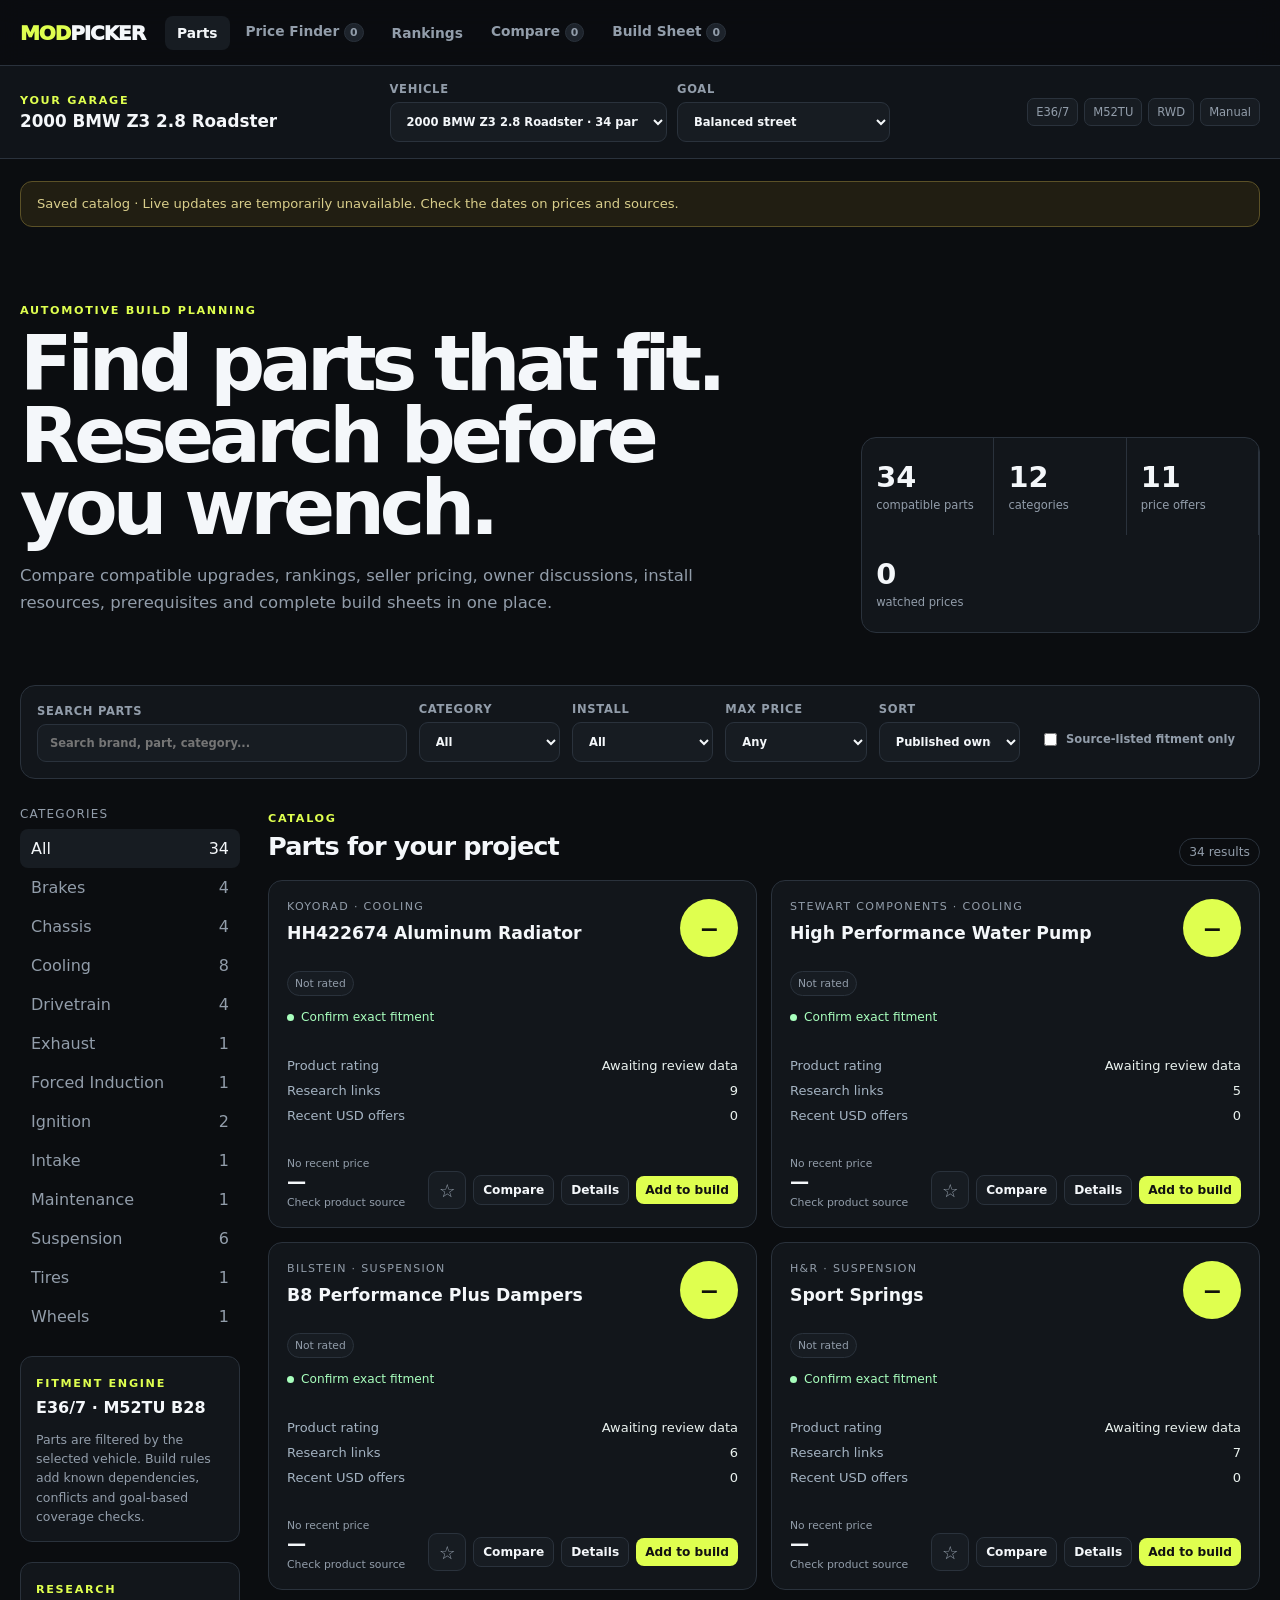
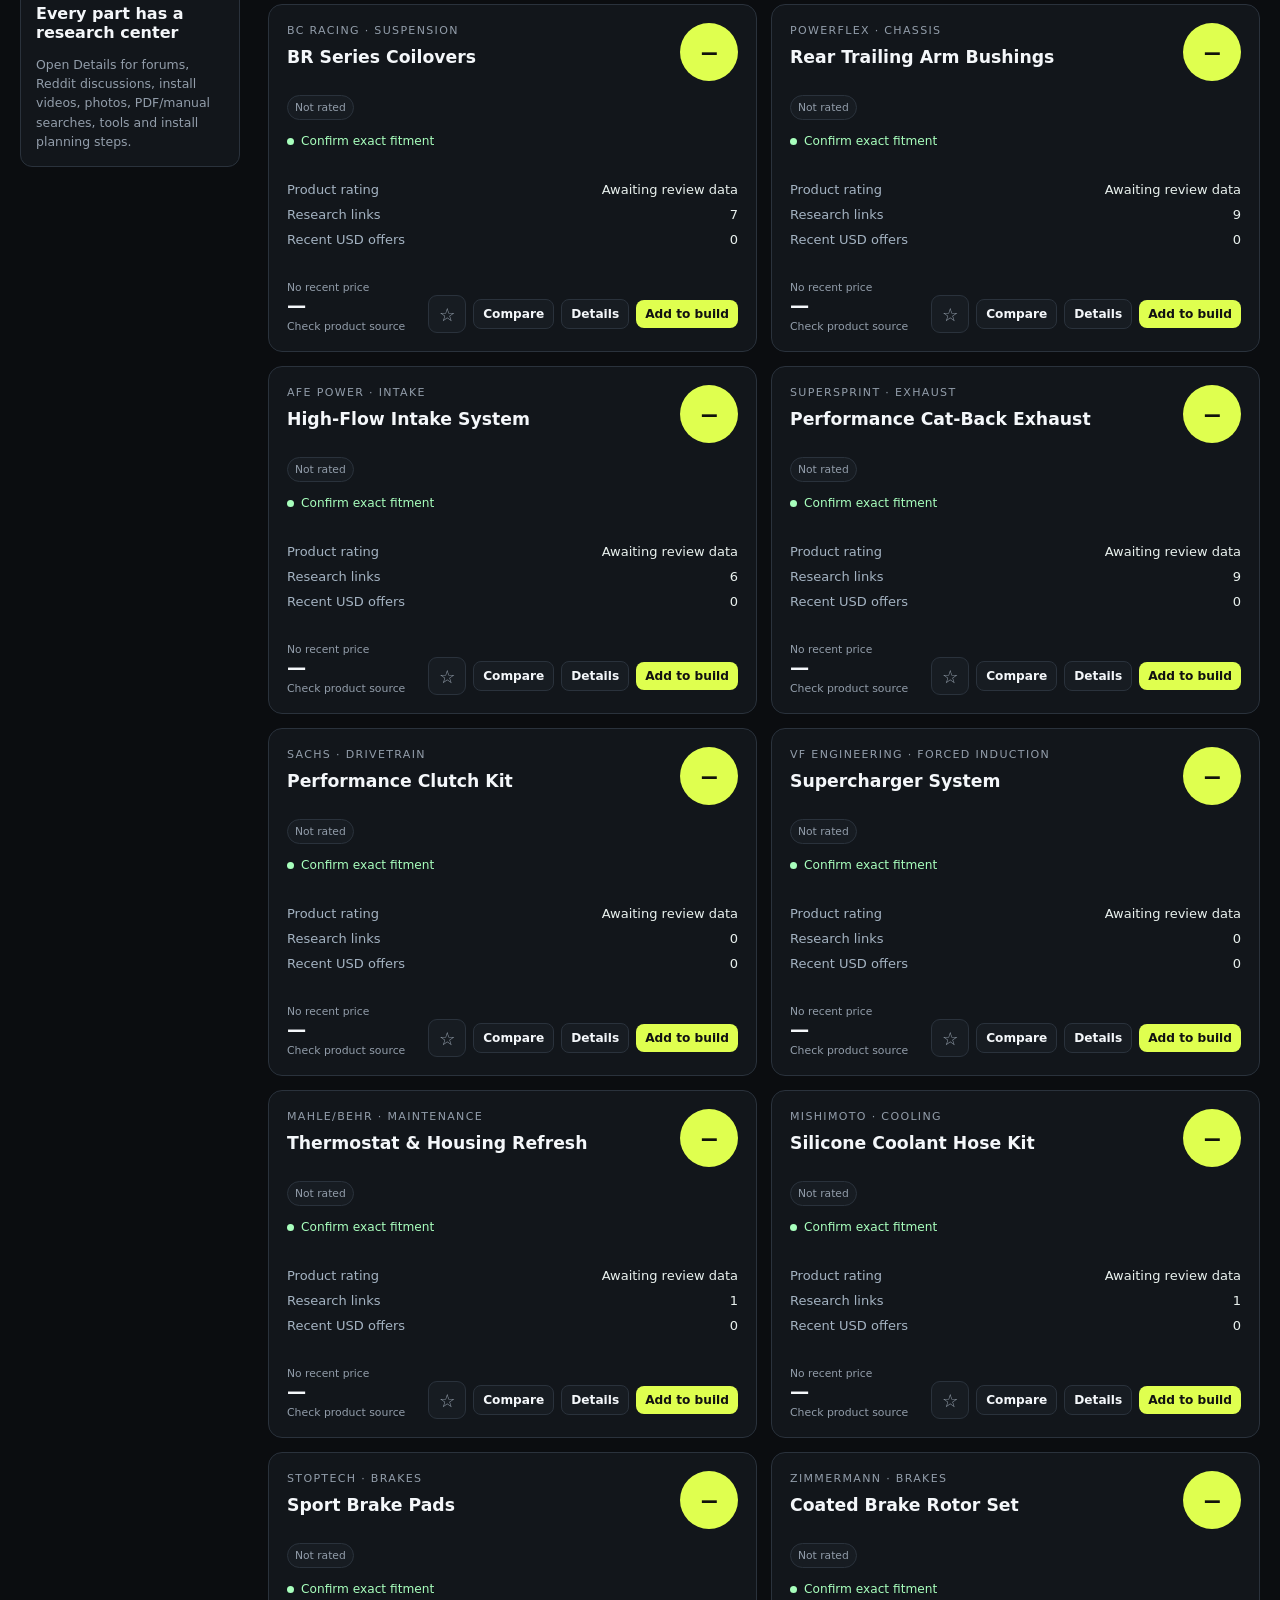
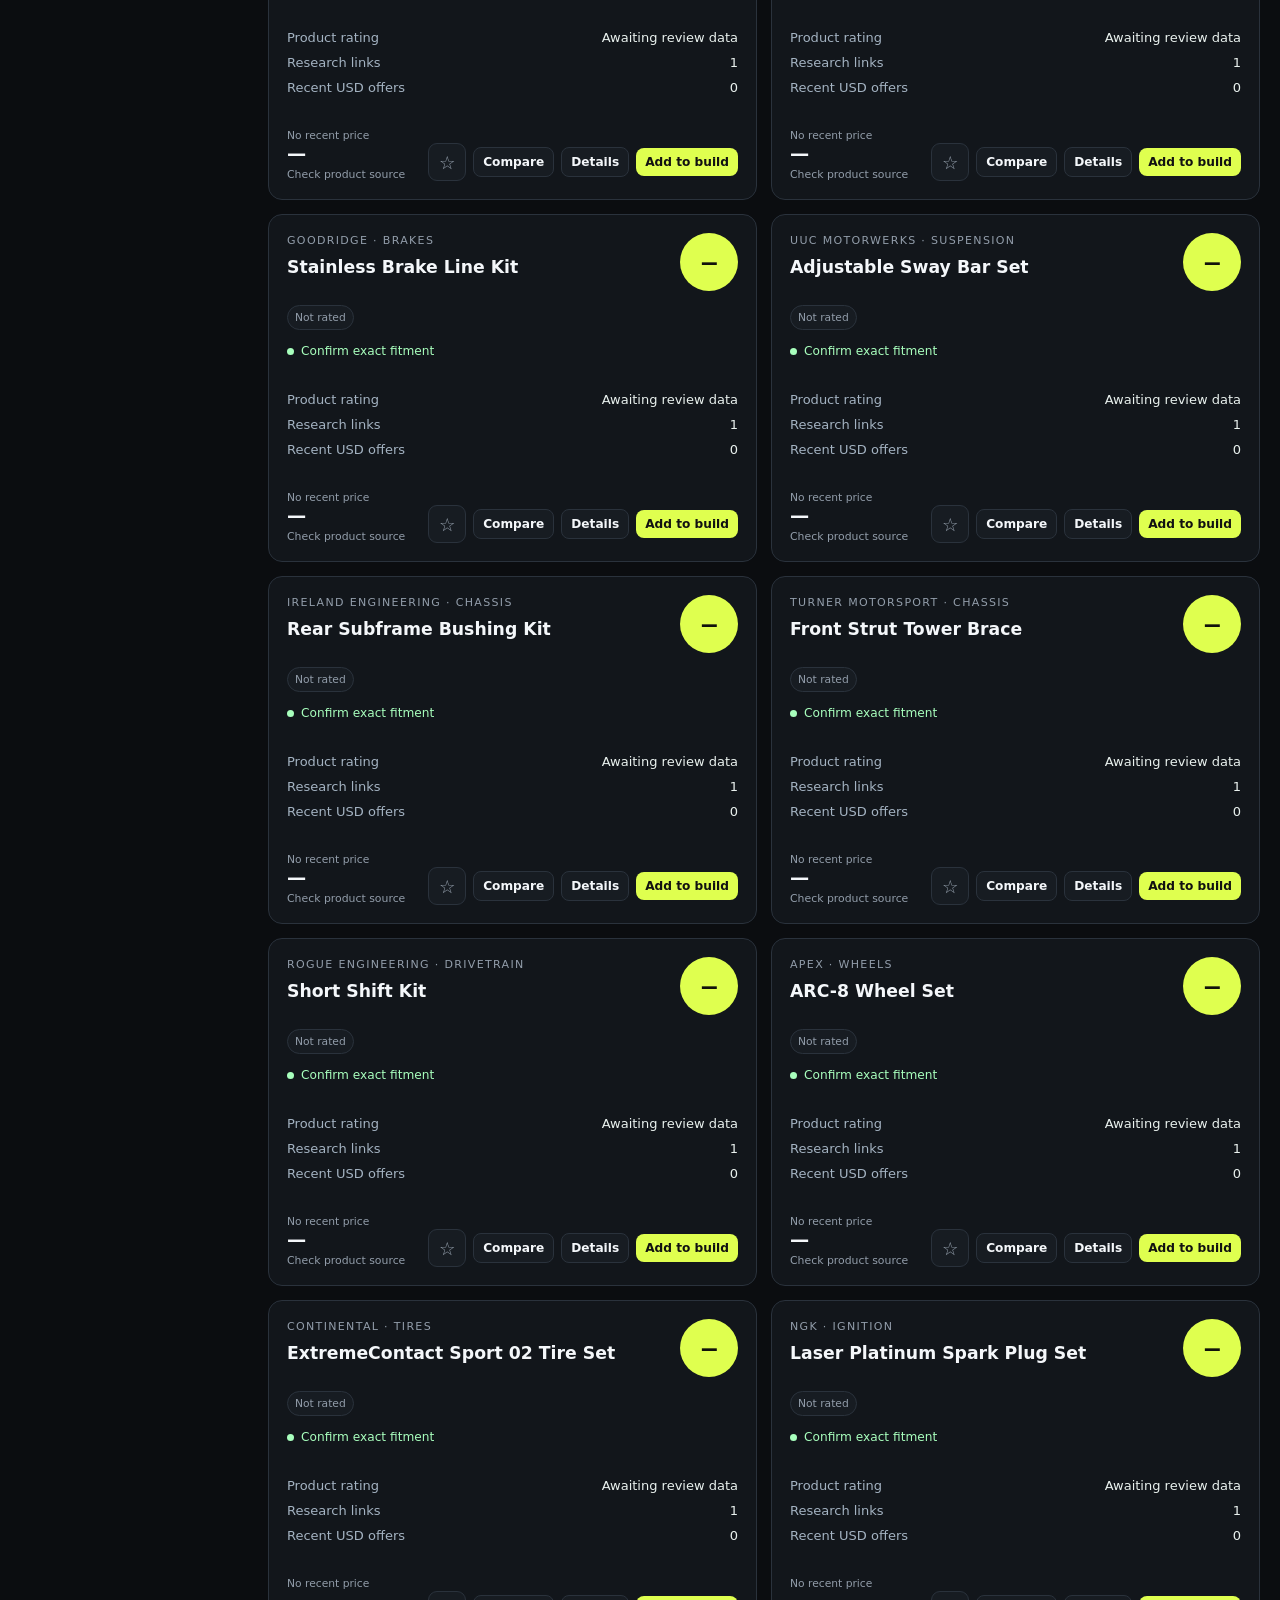
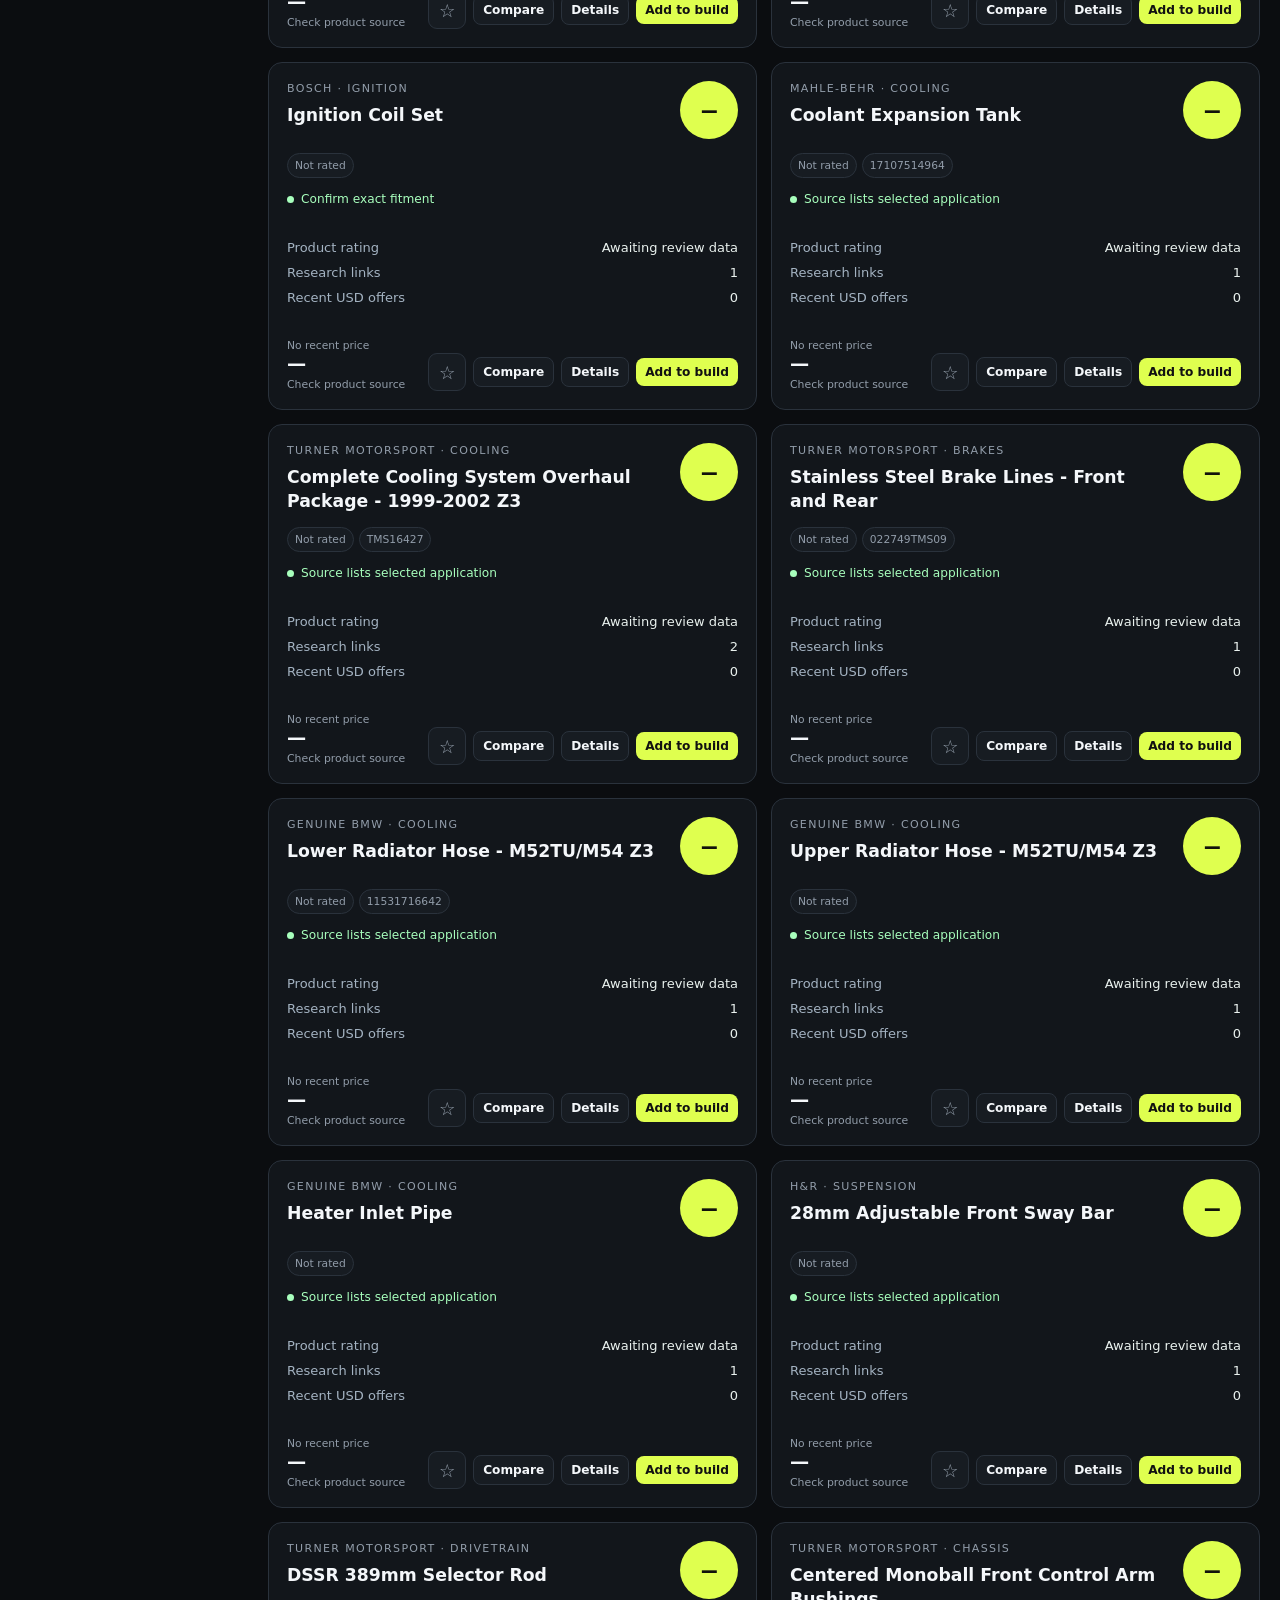
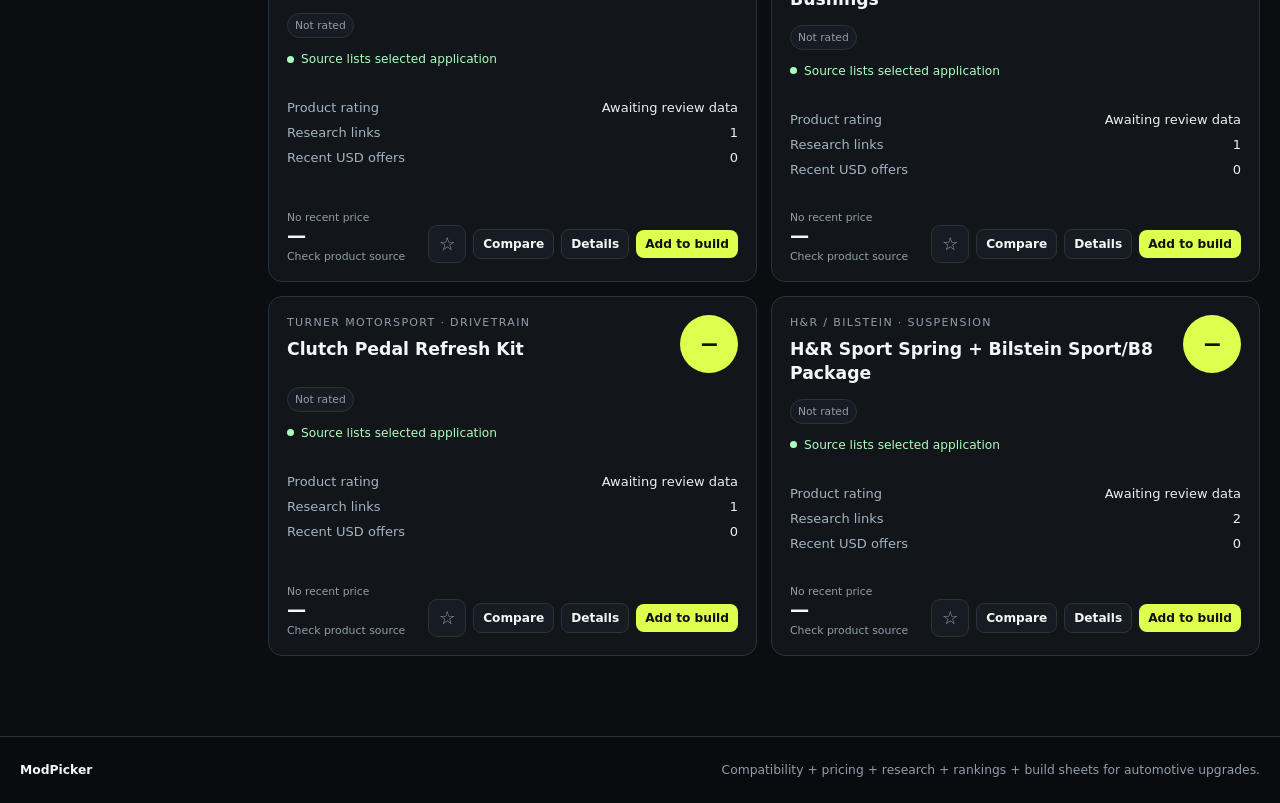
==== index.html @ db79377d "Replace synthetic scores with evidence; automate catalog growth and polish build planning" ====
<!doctype html>
<html lang="en">
<head>
  <meta charset="utf-8" />
  <meta name="viewport" content="width=device-width,initial-scale=1" />
  <meta name="description" content="ModPicker - automotive parts compatibility, rankings, pricing, research and build sheets." />
  <title>ModPicker — Build smarter</title>
  <link rel="stylesheet" href="styles.css" />
  <link rel="stylesheet" href="enhancements.css" /><link rel="stylesheet" href="polish.css" />
</head>
<body>
  <header class="topbar">
    <a class="brand" href="#" data-route="catalog"><span>MOD</span>PICKER</a>
    <nav class="main-nav" aria-label="Primary navigation">
      <button class="nav-link active" data-route="catalog">Parts</button>
      <button class="nav-link" data-route="prices">Price Finder <span id="priceNavCount" class="nav-count">0</span></button>
      <button class="nav-link" data-route="rankings">Rankings</button>
      <button class="nav-link" data-route="compare">Compare <span id="compareNavCount" class="nav-count">0</span></button>
      <button class="nav-link" data-route="build">Build Sheet <span id="buildNavCount" class="nav-count">0</span></button>
    </nav>
    <button id="mobileMenuButton" class="mobile-menu">Menu</button>
  </header>

  <main>
    <section class="vehicle-strip">
      <div class="vehicle-strip-inner">
        <div class="vehicle-title"><span class="eyebrow">Your garage</span><strong id="vehicleName">Select a vehicle</strong></div>
        <div class="vehicle-selectors">
          <label><span>Vehicle</span><select id="vehicleSelect"></select></label>
          <label><span>Goal</span><select id="goalSelect"><option value="balanced">Balanced street</option><option value="reliability">Reliability</option><option value="power">Power</option><option value="handling">Handling</option><option value="track">Track</option><option value="budget">Budget</option></select></label>
        </div>
        <div id="vehicleBadges" class="vehicle-badges"></div>
      </div>
    </section>

    <div class="shell prototype-banner"><strong>Evidence-first catalog:</strong> automated product and vehicle updates. Ratings require published review data. <a href="data-status.html">View pipeline health</a>.</div>

    <section id="catalogView" class="view active-view">
      <div class="hero shell">
        <div><span class="eyebrow">Automotive build planning</span><h1>Find parts that fit.<br>Research before you wrench.</h1><p>Compare compatible upgrades, rankings, seller pricing, owner discussions, install resources, prerequisites and complete build sheets in one place.</p></div>
        <div class="hero-stats"><div><strong id="heroCompatible">0</strong><span>compatible parts</span></div><div><strong id="heroCategories">0</strong><span>categories</span></div><div><strong id="heroOffers">0</strong><span>price offers</span></div><div><strong id="heroWatched">0</strong><span>watched prices</span></div></div>
      </div>

      <section class="shell filter-panel">
        <label class="search-label"><span>Search parts</span><input id="searchInput" type="search" placeholder="Search brand, part, category..." /></label>
        <label><span>Category</span><select id="categoryFilter"></select></label>
        <label><span>Install</span><select id="difficultyFilter"><option>All</option><option>Easy</option><option>Moderate</option><option>Advanced</option><option>Professional</option></select></label>
        <label><span>Max price</span><select id="maxPriceFilter"><option value="Any">Any</option><option value="250">$250</option><option value="500">$500</option><option value="1000">$1,000</option><option value="2000">$2,000</option></select></label>
        <label><span>Sort</span><select id="sortSelect"><option value="recommended">Published owner rating</option><option value="price-low">Lowest recent price</option><option value="price-high">Highest recent price</option></select></label>
        <label class="check-filter"><input id="hideUnverified" type="checkbox" /><span>Source-listed fitment only</span></label>
      </section>

      <section class="shell content-grid">
        <aside class="category-sidebar">
          <div class="sidebar-title">Categories</div><div id="categoryButtons"></div>
          <div class="sidebar-card"><span class="eyebrow">Fitment engine</span><strong id="fitmentSummary">Exact vehicle selected</strong><p>Parts are filtered by the selected vehicle. Build rules add known dependencies, conflicts and goal-based coverage checks.</p></div>
          <div class="sidebar-card"><span class="eyebrow">Research</span><strong>Every part has a research center</strong><p>Open Details for forums, Reddit discussions, install videos, photos, PDF/manual searches, tools and install planning steps.</p></div>
        </aside>
        <section><div class="section-head"><div><span class="eyebrow">Catalog</span><h2 id="catalogTitle">Parts for your project</h2></div><span id="resultCount" class="result-count"></span></div><div id="partGrid" class="part-grid"></div></section>
      </section>
    </section>

    <section id="pricesView" class="view shell">
      <div class="page-head"><div><span class="eyebrow">Seller comparison</span><h1>Price finder.</h1></div><p>Compare seller snapshots, live API offers when available, seller spread, watch parts, and jump out to verify current price, stock and shipping.</p></div>
      <div id="priceSummary" class="price-summary"></div><div id="bestDealText" class="price-note"></div><div id="priceTable" class="ranking-table"></div>
    </section>

    <section id="rankingsView" class="view shell">
      <div class="page-head"><div><span class="eyebrow">Vehicle-specific rankings</span><h1>Ratings with evidence.</h1></div><p>Published review ratings with links to their sources. Filter by category to compare similar parts.</p></div>
      <div class="rank-controls"><label><span>Ranking category</span><select id="rankingCategoryFilter"></select></label></div><div id="rankingSummary" class="ranking-summary"></div><div id="categoryTopPicks" class="top-picks"></div><div id="rankingTable" class="ranking-table"></div>
    </section>

    <section id="compareView" class="view shell">
      <div class="page-head build-page-head"><div><span class="eyebrow">Side-by-side</span><h1>Compare parts.</h1><p>Compare observed prices, published ratings, fitment evidence and supporting parts side by side.</p></div><button id="clearCompareButton" class="button secondary">Clear comparison</button></div>
      <div id="compareEmpty" class="empty-state"></div><div id="compareTableWrap" class="compare-wrap"></div>
    </section>

    <section id="buildView" class="view shell">
      <div class="page-head build-page-head"><div><span class="eyebrow">Build sheet</span><h1 id="buildTitle">My build</h1></div><div class="build-actions"><button id="copyBuildButton" class="button secondary">Copy summary</button><button id="shareBuildButton" class="button secondary">Copy share link</button><button class="button secondary" onclick="exportBuild()">Export JSON</button><label class="button secondary">Import JSON<input type="file" accept="application/json,.json" hidden onchange="importBuild(this.files[0]);this.value=''"></label><button id="clearBuildButton" class="button danger">Clear build</button></div></div>
      <div class="build-controls"><label><span>Build name</span><input id="buildNameInput" type="text" value="My build" /></label><label><span>Total budget ($)</span><input id="budgetInput" type="number" min="0" step="100" value="5000" /></label><label><span>Labor rate / hour</span><input id="laborRateInput" type="number" min="0" step="5" value="0" /></label></div>
      <div class="build-layout">
        <section><div id="compatibilityPanel" class="compatibility-panel"></div><div id="coveragePanel" class="coverage-panel"></div><div id="buildCategories" class="build-categories"></div><div class="suggestions"><span class="eyebrow">What to add next</span><h3>Build suggestions</h3><div id="buildSuggestions" class="suggestion-grid"></div></div></section>
        <aside class="build-summary-card"><span class="eyebrow">Estimated build</span><div class="summary-big"><span>Known cost + estimated labor</span><strong id="buildTotal">$0</strong></div><div class="summary-breakdown"><div><span>Parts</span><strong id="buildPartsTotal">$0</strong></div><div><span>Estimated labor</span><strong id="buildLaborTotal">$0</strong></div></div><div class="summary-grid"><div><span>Parts</span><strong id="buildPartCount">0</strong></div><div><span>Install time</span><strong id="buildHours">—</strong></div><div><span>Ordered</span><strong id="buildAvgRating">—</strong></div><div><span>Installed</span><strong id="buildPowerImpact">—</strong></div><div><span>Fitment sources</span><strong id="buildConfidence">—</strong></div></div><div id="buildGoalScore" class="goal-score"></div><div id="budgetStatus" class="budget-status"></div><p class="fine-print">Parts pricing and labor time are planning values. Verify exact SKU, fitment, seller price, service procedure and labor estimate before purchasing.</p></aside>
      </div>
    </section>
  </main>

  <dialog id="partDialog" class="part-dialog"><button id="dialogClose" class="dialog-close" aria-label="Close">×</button><div id="partDialogContent"></div></dialog>
  <div id="toast" class="toast" role="status" aria-live="polite"></div>
  <footer><div class="shell footer-inner"><strong>ModPicker</strong><span>Compatibility + pricing + research + rankings + build sheets for automotive upgrades.</span></div></footer>

  <script src="data.js"></script>
  <script src="data-extra.js"></script>
  <script src="pipeline-data.js"></script>
  <script src="pipeline-bridge.js"></script>
  <script src="app-v2.js"></script>
  <script src="research.js"></script>
  <script src="curated-discussions.js"></script>
  <script src="trust-ui.js"></script>
  <script src="supabase-bridge.js"></script>
</body>
</html>
---- styles.css ----
*{box-sizing:border-box}html{scroll-behavior:smooth}:root{--bg:#0b0d10;--panel:#12161b;--panel2:#171c22;--panel3:#1d232b;--text:#f4f7fa;--muted:#929daa;--line:#2a323c;--accent:#dfff4f;--accent2:#a8ffbd;--warn:#ffcf5a;--danger:#ff7b7b;--blue:#80bfff;--shadow:0 16px 50px rgba(0,0,0,.22)}
body{margin:0;background:var(--bg);color:var(--text);font-family:Inter,ui-sans-serif,system-ui,-apple-system,BlinkMacSystemFont,"Segoe UI",sans-serif}button,select,input{font:inherit}button{color:inherit}.shell{width:min(1320px,calc(100% - 40px));margin:auto}.topbar{height:66px;position:sticky;top:0;z-index:40;display:flex;align-items:center;gap:34px;padding:0 max(20px,calc((100vw - 1320px)/2));background:rgba(11,13,16,.94);backdrop-filter:blur(14px);border-bottom:1px solid var(--line)}.brand{font-weight:950;letter-spacing:-.055em;text-decoration:none;color:var(--text);font-size:1.25rem}.brand span{color:var(--accent)}.main-nav{display:flex;align-items:center;gap:4px}.nav-link,.mobile-menu{border:0;background:transparent;cursor:pointer;color:var(--muted);padding:9px 12px;border-radius:8px;font-weight:750;font-size:.86rem}.nav-link:hover,.nav-link.active{background:var(--panel2);color:var(--text)}.nav-count{display:inline-grid;place-items:center;min-width:19px;height:19px;padding:0 5px;background:var(--panel3);border:1px solid var(--line);border-radius:99px;font-size:.68rem}.mobile-menu{display:none;margin-left:auto}
.vehicle-strip{background:#101419;border-bottom:1px solid var(--line)}.vehicle-strip-inner{width:min(1320px,calc(100% - 40px));margin:auto;min-height:92px;display:grid;grid-template-columns:1fr 1.45fr 1fr;gap:24px;align-items:center}.vehicle-title{display:flex;flex-direction:column;gap:4px}.vehicle-title strong{font-size:1.05rem}.eyebrow{font-size:.7rem;letter-spacing:.15em;text-transform:uppercase;color:var(--accent);font-weight:900}.vehicle-selectors{display:grid;grid-template-columns:1.3fr 1fr;gap:10px}label{display:flex;flex-direction:column;gap:6px;color:var(--muted);font-size:.72rem;font-weight:800;text-transform:uppercase;letter-spacing:.06em}select,input{width:100%;background:var(--panel2);border:1px solid var(--line);color:var(--text);border-radius:9px;padding:11px 12px;outline:none;text-transform:none;letter-spacing:0}select:focus,input:focus{border-color:#596675}.vehicle-badges{display:flex;flex-wrap:wrap;justify-content:flex-end;gap:6px}.badge{padding:6px 8px;border-radius:7px;background:var(--panel2);border:1px solid var(--line);font-size:.72rem;color:var(--muted)}
.view{display:none}.active-view{display:block}.hero{padding:72px 0 52px;display:grid;grid-template-columns:1.45fr .75fr;gap:70px;align-items:end}.hero h1,.page-head h1{margin:10px 0 18px;font-size:clamp(2.8rem,6vw,5.7rem);line-height:.94;letter-spacing:-.065em}.hero p,.page-head p{max-width:740px;color:var(--muted);font-size:1.03rem;line-height:1.65}.hero-stats{display:grid;grid-template-columns:repeat(3,1fr);border:1px solid var(--line);background:var(--panel);border-radius:15px;overflow:hidden}.hero-stats div{padding:22px 14px;border-right:1px solid var(--line)}.hero-stats div:last-child{border:0}.hero-stats strong{display:block;font-size:1.8rem}.hero-stats span{font-size:.72rem;color:var(--muted)}
.filter-panel{display:grid;grid-template-columns:2.2fr 1fr 1fr auto;gap:12px;align-items:end;background:var(--panel);border:1px solid var(--line);padding:16px;border-radius:15px;margin-bottom:28px}.check-filter{height:42px;flex-direction:row;align-items:center;padding:0 8px;text-transform:none;letter-spacing:0;white-space:nowrap}.check-filter input{width:auto}.content-grid{display:grid;grid-template-columns:220px minmax(0,1fr);gap:28px;align-items:start}.category-sidebar{position:sticky;top:180px}.sidebar-title{font-size:.75rem;text-transform:uppercase;color:var(--muted);letter-spacing:.1em;margin-bottom:8px}.category-button{width:100%;text-align:left;border:0;background:transparent;color:var(--muted);padding:10px 11px;border-radius:8px;cursor:pointer;display:flex;justify-content:space-between}.category-button:hover,.category-button.active{background:var(--panel2);color:var(--text)}.sidebar-card{margin-top:20px;padding:15px;background:var(--panel);border:1px solid var(--line);border-radius:12px}.sidebar-card strong{display:block;margin:7px 0}.sidebar-card p{font-size:.78rem;color:var(--muted);line-height:1.55;margin-bottom:0}.section-head{display:flex;justify-content:space-between;align-items:end;margin-bottom:14px}.section-head h2{font-size:1.6rem;letter-spacing:-.035em;margin:5px 0}.result-count{font-size:.77rem;color:var(--muted);border:1px solid var(--line);border-radius:99px;padding:6px 9px}
.part-grid{display:grid;grid-template-columns:repeat(2,minmax(0,1fr));gap:14px;padding-bottom:80px}.part-card{position:relative;background:var(--panel);border:1px solid var(--line);border-radius:14px;padding:18px;display:flex;flex-direction:column;gap:14px;min-height:340px;transition:.18s ease}.part-card:hover{transform:translateY(-2px);border-color:#3b4653;box-shadow:var(--shadow)}.part-top{display:flex;justify-content:space-between;gap:18px}.part-brand{font-size:.69rem;text-transform:uppercase;letter-spacing:.12em;color:var(--muted)}.part-name{font-size:1.08rem;font-weight:850;line-height:1.25;margin-top:5px}.score-chip{width:58px;height:58px;border-radius:50%;display:grid;place-items:center;background:var(--accent);color:#10120b;font-weight:950;flex:0 0 auto}.tags{display:flex;gap:5px;flex-wrap:wrap}.tag{font-size:.67rem;color:var(--muted);padding:5px 7px;border-radius:99px;background:var(--panel2);border:1px solid var(--line)}.fitment-line{display:flex;align-items:center;gap:7px;font-size:.76rem;color:var(--accent2)}.fit-dot{width:7px;height:7px;border-radius:50%;background:var(--accent2)}.score-list{display:grid;gap:7px}.score-row{display:grid;grid-template-columns:76px 1fr 30px;gap:8px;align-items:center;font-size:.7rem;color:var(--muted)}.score-track{height:5px;background:#242b34;border-radius:99px;overflow:hidden}.score-track span{display:block;height:100%;background:var(--accent2)}.part-price-row{display:flex;justify-content:space-between;align-items:end;margin-top:auto}.price-block small{display:block;color:var(--muted);font-size:.67rem}.price-block strong{font-size:1.2rem}.offer-count{font-size:.68rem;color:var(--muted)}.card-actions{display:flex;gap:7px}.button{border:0;border-radius:8px;padding:9px 11px;font-weight:850;cursor:pointer}.button.primary{background:var(--accent);color:#111}.button.secondary{background:var(--panel2);border:1px solid var(--line);color:var(--text)}.button.danger{background:#2a1719;color:#ff9d9d;border:1px solid #573034}.button.small{padding:7px 9px;font-size:.76rem}.compare-toggle.selected{border-color:var(--blue);color:var(--blue)}
.page-head{padding:70px 0 30px;display:flex;justify-content:space-between;gap:50px;align-items:end}.page-head h1{font-size:clamp(2.4rem,5vw,4.7rem)}.page-head p{max-width:520px}.ranking-summary{display:grid;grid-template-columns:repeat(4,1fr);gap:12px;margin-bottom:20px}.ranking-summary>div{background:var(--panel);border:1px solid var(--line);border-radius:12px;padding:18px}.ranking-summary span{display:block;color:var(--muted);font-size:.72rem}.ranking-summary strong{font-size:1.35rem}.ranking-table{border:1px solid var(--line);border-radius:14px;overflow:hidden;margin-bottom:80px}.ranking-row{display:grid;grid-template-columns:70px 2fr .8fr .8fr .8fr .8fr 120px;align-items:center;background:var(--panel);border-bottom:1px solid var(--line);min-height:72px;padding:0 15px;gap:10px}.ranking-row:last-child{border:0}.ranking-row.header{min-height:45px;background:#101419;color:var(--muted);font-size:.7rem;text-transform:uppercase;letter-spacing:.07em}.rank-number{font-size:1.4rem;font-weight:950;color:var(--muted)}.rank-part strong{display:block}.rank-part small{color:var(--muted)}.metric-cell{font-size:.82rem}.metric-cell strong{display:block}.metric-cell span{font-size:.66rem;color:var(--muted)}
.empty-state{border:1px dashed var(--line);border-radius:14px;padding:50px;text-align:center;color:var(--muted);margin-bottom:80px}.compare-wrap{overflow-x:auto;margin-bottom:80px}.compare-table{min-width:900px;display:grid;border:1px solid var(--line);border-radius:14px;overflow:hidden}.compare-row{display:grid;grid-template-columns:180px repeat(var(--cols),minmax(190px,1fr));border-bottom:1px solid var(--line)}.compare-row:last-child{border:0}.compare-cell{padding:15px;border-right:1px solid var(--line);background:var(--panel)}.compare-cell:last-child{border:0}.compare-label{background:#101419;color:var(--muted);font-size:.73rem;text-transform:uppercase;letter-spacing:.08em}.compare-part-head{min-height:140px}.compare-part-head strong{display:block;font-size:1rem;margin:7px 0}.compare-part-head small{color:var(--muted)}.metric-good{color:var(--accent2)}.metric-warn{color:var(--warn)}
.build-page-head{align-items:center}.build-actions{display:flex;gap:8px;flex-wrap:wrap;justify-content:flex-end}.build-layout{display:grid;grid-template-columns:minmax(0,1fr) 330px;gap:25px;align-items:start;padding-bottom:80px}.compatibility-panel{margin-bottom:16px}.compat-card{border:1px solid var(--line);background:var(--panel);border-radius:12px;padding:16px}.compat-card.good{border-color:#2c5a3c}.compat-card.warn{border-color:#5b4b23}.compat-card h3{margin:0 0 7px}.compat-card p,.compat-card li{color:var(--muted);font-size:.82rem;line-height:1.55}.build-categories{display:grid;gap:12px}.build-category{background:var(--panel);border:1px solid var(--line);border-radius:13px;overflow:hidden}.build-category-head{padding:13px 16px;background:#101419;display:flex;justify-content:space-between}.build-category-head strong{font-size:.84rem}.build-category-head span{font-size:.72rem;color:var(--muted)}.build-item{display:grid;grid-template-columns:minmax(0,1fr) 100px 115px 44px;gap:12px;align-items:center;padding:15px 16px;border-top:1px solid var(--line)}.build-item:first-of-type{border-top:0}.build-item small{color:var(--muted);display:block;margin-top:3px}.build-summary-card{position:sticky;top:180px;background:var(--panel);border:1px solid var(--line);border-radius:14px;padding:20px}.summary-big{padding:18px 0;border-bottom:1px solid var(--line)}.summary-big span{display:block;color:var(--muted);font-size:.74rem}.summary-big strong{font-size:2rem}.summary-grid{display:grid;grid-template-columns:1fr 1fr;gap:9px;padding:15px 0}.summary-grid div{background:var(--panel2);border-radius:9px;padding:11px}.summary-grid span{display:block;font-size:.67rem;color:var(--muted)}.summary-grid strong{font-size:1rem}.goal-score{margin:4px 0 14px;padding:12px;background:#11160f;border:1px solid #314122;border-radius:10px}.goal-score span{display:block;color:var(--muted);font-size:.7rem}.goal-score strong{font-size:1.3rem;color:var(--accent)}.fine-print{font-size:.69rem;color:var(--muted);line-height:1.5}
.part-dialog{width:min(820px,calc(100% - 30px));max-height:86vh;overflow:auto;background:var(--panel);color:var(--text);border:1px solid var(--line);border-radius:16px;padding:27px}.part-dialog::backdrop{background:rgba(0,0,0,.76)}.dialog-close{position:absolute;top:10px;right:15px;border:0;background:transparent;color:var(--muted);font-size:2rem;cursor:pointer}.dialog-title{padding-right:35px}.dialog-title h2{font-size:2rem;margin:7px 0}.dialog-sub{color:var(--muted);line-height:1.6}.dialog-grid{display:grid;grid-template-columns:1fr 1fr;gap:15px;margin:22px 0}.dialog-box{background:var(--panel2);border:1px solid var(--line);border-radius:11px;padding:15px}.dialog-box h3{font-size:.82rem;text-transform:uppercase;color:var(--muted);letter-spacing:.07em}.offer-list{display:grid;gap:8px}.offer{display:grid;grid-template-columns:1fr 90px 100px;gap:12px;align-items:center;padding:11px;border:1px solid var(--line);border-radius:9px}.offer small{display:block;color:var(--muted)}.offer a{color:var(--accent);font-weight:850;text-decoration:none}.evidence-list{display:grid;gap:8px}.evidence-item{padding:11px;background:var(--panel2);border-radius:9px}.evidence-item strong{font-size:.8rem}.evidence-item p{font-size:.78rem;color:var(--muted);margin:6px 0}.warning-box{background:#231f13;border:1px solid #51431d;color:#e4cf8a;border-radius:9px;padding:12px;font-size:.78rem}.toast{position:fixed;right:20px;bottom:20px;z-index:90;background:var(--text);color:#111;padding:11px 14px;border-radius:9px;font-weight:850;opacity:0;transform:translateY(10px);pointer-events:none;transition:.2s}.toast.show{opacity:1;transform:none}footer{border-top:1px solid var(--line);background:#090b0e}.footer-inner{display:flex;justify-content:space-between;padding:26px 0;color:var(--muted);font-size:.77rem}.footer-inner strong{color:var(--text)}
@media(max-width:1050px){.vehicle-strip-inner{grid-template-columns:1fr}.vehicle-strip-inner{padding:14px 0}.vehicle-badges{justify-content:flex-start}.hero{grid-template-columns:1fr}.content-grid{grid-template-columns:1fr}.category-sidebar{position:static}.category-sidebar>div:nth-child(2){display:flex;gap:5px;overflow:auto}.category-button{width:auto;white-space:nowrap}.sidebar-card{display:none}.part-grid{grid-template-columns:1fr}.build-layout{grid-template-columns:1fr}.build-summary-card{position:static}.ranking-row{grid-template-columns:55px 2fr .8fr .8fr 100px}.ranking-row>*:nth-child(4),.ranking-row>*:nth-child(5){display:none}}
@media(max-width:720px){.shell,.vehicle-strip-inner{width:min(100% - 22px,1320px)}.main-nav{display:none;position:absolute;top:66px;left:0;right:0;background:var(--panel);border-bottom:1px solid var(--line);padding:10px 12px}.main-nav.open{display:grid}.mobile-menu{display:block}.vehicle-selectors{grid-template-columns:1fr}.hero{padding-top:46px}.hero-stats{grid-template-columns:1fr}.hero-stats div{border-right:0;border-bottom:1px solid var(--line)}.filter-panel{grid-template-columns:1fr}.page-head{display:block}.ranking-summary{grid-template-columns:1fr 1fr}.ranking-row{grid-template-columns:45px 2fr .8fr}.ranking-row>*:nth-child(3),.ranking-row>*:nth-child(4),.ranking-row>*:nth-child(5),.ranking-row>*:nth-child(6){display:none}.build-item{grid-template-columns:1fr auto}.build-item>*:nth-child(2),.build-item>*:nth-child(3){display:none}.dialog-grid{grid-template-columns:1fr}.offer{grid-template-columns:1fr 80px}.offer>*:nth-child(3){grid-column:1/-1}.footer-inner{display:grid;gap:5px}}
---- enhancements.css ----
.topbar{gap:20px}.main-nav{flex-wrap:wrap}.nav-count:empty{display:none}
.prototype-banner{margin:22px auto 0;padding:12px 16px;border:1px solid #5b5127;border-radius:12px;background:#211e12;color:#d9ce8b;font-size:.82rem;line-height:1.5}.prototype-banner strong{color:#f2e6a4}
.filter-panel{grid-template-columns:minmax(220px,1.7fr) repeat(4,minmax(125px,.65fr)) auto;align-items:end}.filter-panel label>span{white-space:nowrap}.check-filter{justify-content:center;align-items:center;min-height:46px}
.quick-meta{display:flex;flex-wrap:wrap;gap:7px;color:var(--muted);font-size:.72rem}.quick-meta span{padding:5px 8px;border:1px solid var(--line);border-radius:8px;background:#0e1217}.deal-tag{border-color:#44612d!important;color:#b8ef8a!important;background:#182210!important}.icon-button{width:38px;height:38px;border:1px solid var(--line);border-radius:9px;background:var(--panel2);color:var(--muted);cursor:pointer;font-size:1.15rem}.icon-button.selected{color:var(--accent);border-color:#687333}.card-actions{align-items:center;flex-wrap:wrap;justify-content:flex-end}.offer-count{margin-top:3px}
.price-summary,.ranking-summary{display:grid;grid-template-columns:repeat(4,1fr);gap:12px;margin-bottom:22px}.price-summary>div,.ranking-summary>div{background:var(--panel);border:1px solid var(--line);border-radius:14px;padding:18px}.price-summary span,.ranking-summary span{display:block;color:var(--muted);font-size:.76rem;text-transform:uppercase;letter-spacing:.08em;margin-bottom:7px}.price-summary strong,.ranking-summary strong{font-size:1.25rem}.price-note{padding:15px 18px;border:1px solid var(--line);border-radius:12px;background:var(--panel);color:var(--muted);margin-bottom:18px}.price-row{display:grid;grid-template-columns:minmax(220px,2fr) 1fr 1.2fr 1fr 1fr 70px 105px;gap:10px;align-items:center;padding:13px 14px;border-bottom:1px solid var(--line);font-size:.84rem}.price-row.header{color:var(--muted);font-size:.73rem;text-transform:uppercase;letter-spacing:.06em;background:var(--panel)}
.rank-controls{display:flex;justify-content:flex-end;margin:-10px 0 18px}.rank-controls label{width:min(260px,100%)}.top-picks{display:grid;grid-template-columns:repeat(4,1fr);gap:10px;margin:0 0 24px}.top-pick-card,.suggestion-card,.alternative-card{appearance:none;text-align:left;background:var(--panel);border:1px solid var(--line);border-radius:12px;color:var(--text);padding:15px;cursor:pointer}.top-pick-card:hover,.suggestion-card:hover,.alternative-card:hover{border-color:#5c6672}.top-pick-card span,.suggestion-card span{display:block;color:var(--accent);font-size:.7rem;text-transform:uppercase;letter-spacing:.08em;margin-bottom:7px}.top-pick-card strong,.suggestion-card strong,.alternative-card strong{display:block;font-size:.88rem}.top-pick-card small,.suggestion-card small,.alternative-card span{display:block;color:var(--muted);margin-top:6px;font-size:.75rem}
.build-controls{display:grid;grid-template-columns:1.5fr repeat(2,minmax(130px,.6fr));gap:10px;margin-bottom:20px;padding:16px;background:var(--panel);border:1px solid var(--line);border-radius:14px}.build-controls label span{font-size:.72rem;text-transform:uppercase;letter-spacing:.07em;color:var(--muted)}.coverage-panel{background:var(--panel);border:1px solid var(--line);border-radius:14px;padding:17px;margin-bottom:15px}.coverage-head{display:flex;align-items:end;justify-content:space-between}.coverage-head strong{display:block;margin-top:4px}.coverage-track{height:7px;background:#252b33;border-radius:99px;overflow:hidden;margin:12px 0}.coverage-track span{display:block;height:100%;background:var(--accent)}.coverage-chips{display:flex;flex-wrap:wrap;gap:7px}.coverage-chip{font-size:.72rem;padding:5px 8px;border:1px solid var(--line);border-radius:99px;color:var(--muted)}.coverage-chip.done{color:#b7e6c5;border-color:#315b3d;background:#122319}.build-item.enhanced{grid-template-columns:minmax(260px,2.5fr) 120px 130px 48px}.mini-meta{font-size:.72rem;color:var(--muted);margin-top:7px}.status-select{padding:7px 8px;font-size:.77rem}.summary-breakdown{border-top:1px solid var(--line);border-bottom:1px solid var(--line);padding:12px 0;margin:13px 0}.summary-breakdown>div{display:flex;justify-content:space-between;padding:5px 0;color:var(--muted);font-size:.82rem}.summary-breakdown strong{color:var(--text)}.budget-status{padding:12px;border:1px solid var(--line);border-radius:10px;background:var(--panel2);font-size:.82rem;margin:12px 0}.budget-status span{display:block;color:var(--muted);margin-bottom:5px}.budget-good{color:#9ee6b3}.budget-bad{color:#ffadad}.suggestions{margin-top:18px}.suggestions h3{margin-bottom:10px}.suggestion-grid{display:grid;grid-template-columns:repeat(2,1fr);gap:10px}.issue-bad{color:#ffb5b5}.issue-info{color:#c3d8ee}.compact{padding:14px!important}
.dialog-actions{display:flex;gap:9px;flex-wrap:wrap;margin-top:15px}.price-callout{display:grid;grid-template-columns:repeat(3,1fr);gap:9px;margin:10px 0 14px}.price-callout>div{background:var(--panel2);border:1px solid var(--line);border-radius:10px;padding:12px}.price-callout span{display:block;color:var(--muted);font-size:.7rem;text-transform:uppercase;margin-bottom:6px}.seller-list{border-top:1px solid var(--line)}.seller-row{display:grid;grid-template-columns:1fr 100px 75px;gap:10px;align-items:center;padding:10px 0;border-bottom:1px solid var(--line)}.seller-row small{display:block;color:var(--muted);margin-top:3px}.alternative-grid{display:grid;grid-template-columns:repeat(3,1fr);gap:8px}
.research-panel{margin-top:22px;padding-top:20px;border-top:1px solid var(--line)}.research-links{display:grid;grid-template-columns:repeat(2,1fr);gap:9px;margin:12px 0 20px}.research-link{display:flex;justify-content:space-between;gap:10px;align-items:center;padding:12px 13px;border:1px solid var(--line);background:var(--panel2);border-radius:10px;color:var(--text)}.research-link span{font-size:.8rem}.research-link small{color:var(--muted);font-size:.7rem}.install-plan{counter-reset:install;display:grid;gap:8px;margin:10px 0}.install-step{position:relative;padding:12px 12px 12px 45px;border:1px solid var(--line);border-radius:10px;background:var(--panel2);font-size:.83rem;line-height:1.5}.install-step:before{counter-increment:install;content:counter(install);position:absolute;left:12px;top:11px;width:23px;height:23px;border-radius:50%;display:grid;place-items:center;background:var(--accent);color:#111;font-weight:900;font-size:.72rem}.tools-list{display:flex;flex-wrap:wrap;gap:6px}.tool-chip{font-size:.72rem;padding:5px 8px;border:1px solid var(--line);border-radius:99px;color:var(--muted)}.research-warning{padding:11px 12px;border-radius:9px;border:1px solid #5b5127;background:#211e12;color:#d9ce8b;font-size:.78rem;line-height:1.5}.community-hub{display:flex;align-items:center;justify-content:space-between;gap:10px;padding:12px;border:1px solid var(--line);border-radius:10px;margin-bottom:8px}.community-hub small{display:block;color:var(--muted);margin-top:3px}
@media(max-width:1100px){.filter-panel{grid-template-columns:repeat(3,1fr)}.top-picks{grid-template-columns:repeat(2,1fr)}.price-row{grid-template-columns:2fr 1fr 1fr 90px}.price-row>*:nth-child(4),.price-row>*:nth-child(5),.price-row>*:nth-child(6){display:none}}
@media(max-width:760px){.price-summary,.ranking-summary{grid-template-columns:repeat(2,1fr)}.filter-panel,.build-controls{grid-template-columns:1fr 1fr}.top-picks,.suggestion-grid,.research-links,.price-callout,.alternative-grid{grid-template-columns:1fr}.build-item.enhanced{grid-template-columns:1fr}.price-row{grid-template-columns:1.8fr 1fr 70px}.price-row>*:nth-child(3),.price-row>*:nth-child(7){display:none}}
@media(max-width:520px){.filter-panel,.build-controls,.price-summary,.ranking-summary{grid-template-columns:1fr}.research-link{align-items:flex-start}.seller-row{grid-template-columns:1fr auto}.seller-row a{grid-column:1/-1}}
---- polish.css ----
:focus-visible{outline:3px solid #78e4c6;outline-offset:3px}button:disabled{opacity:.45;cursor:not-allowed}.text-button{padding:0;border:0;background:none;color:inherit;font:inherit;font-weight:700;text-align:left;cursor:pointer}.part-card{transition:border-color .15s,transform .15s}.part-card:hover{border-color:#45655c;transform:translateY(-2px)}.score-chip{min-width:46px}.build-item.polished{display:grid;grid-template-columns:minmax(0,1fr) auto auto;gap:14px;padding:22px}.build-item-title small{display:block;margin-top:7px;color:#a4b3c2}.item-fields{grid-column:1/-1;display:grid;grid-template-columns:1fr .65fr 1fr 1.4fr;gap:12px}.item-fields label,.item-note{display:flex;flex-direction:column;gap:7px;font-size:12px;color:#a4b3c2}.item-fields input,.item-fields select,.item-note input{width:100%;min-width:0;padding:10px;border-radius:8px;background:#10171f;color:#eaf3f0;border:1px solid #33414d}.item-note{grid-column:1/-1}.seller-link{grid-column:1/-1;font-size:13px;color:#7ce6c7}.line-total{align-self:center}.build-summary-card{position:sticky;top:90px;height:fit-content}.coverage-chips button{cursor:pointer}.price-row small,.ranking-row small{display:block;color:#a4b3c2;margin-top:5px}.part-name{line-height:1.4}.part-dialog{max-height:90dvh}.research-coverage{padding:8px 0;color:#9aaebb;font-size:12px}.build-actions{flex-wrap:wrap}.empty-state p{max-width:48ch;margin:12px auto 20px}.fine-print{line-height:1.6}.price-row,.ranking-row{min-width:780px}.ranking-table{overflow:auto}.part-top .part-brand{line-height:1.5}.score-row strong{min-width:34px}.build-page-head h1{font-size:clamp(1.6rem,4vw,2.6rem)}@media(max-width:700px){.build-item.polished{grid-template-columns:minmax(0,1fr) auto}.build-item-title{grid-column:1/-1}.item-fields{grid-template-columns:1fr 1fr}.build-summary-card{position:static}.build-actions{gap:8px}.build-actions .button{font-size:12px}.part-card:hover{transform:none}.build-controls{grid-template-columns:1fr}.line-total{font-size:22px}.build-item.polished>.button{justify-self:end}}@media(prefers-reduced-motion:reduce){*{scroll-behavior:auto!important;transition:none!important}}
.evidence-facts{display:grid;gap:10px;margin:20px 0;color:#a4b3c2;font-size:13px}.evidence-facts>div{display:flex;justify-content:space-between;gap:15px}.evidence-facts strong{color:#e9f1ee;font-weight:500}.part-card .card-actions{flex-wrap:wrap}.score-chip[title]{cursor:help}
.coverage-chip{background:var(--panel2);color:var(--text)}.coverage-chips{margin-top:14px}.coverage-head{gap:12px}.product-photo{max-height:260px;max-width:100%;object-fit:contain;border-radius:12px;background:white;padding:14px;margin:16px 0}@media(max-width:760px){.build-item.polished>.line-total,.build-item.polished>.button{display:block}.price-row{grid-template-columns:2fr 1fr 1.5fr 1fr .5fr .5fr 1fr}.price-row>*:nth-child(3),.price-row>*:nth-child(7),.ranking-row>*:nth-child(3),.ranking-row>*:nth-child(4),.ranking-row>*:nth-child(5),.ranking-row>*:nth-child(6){display:block}.ranking-row{grid-template-columns:45px 2fr 1fr 1fr 1fr 1fr 80px}}
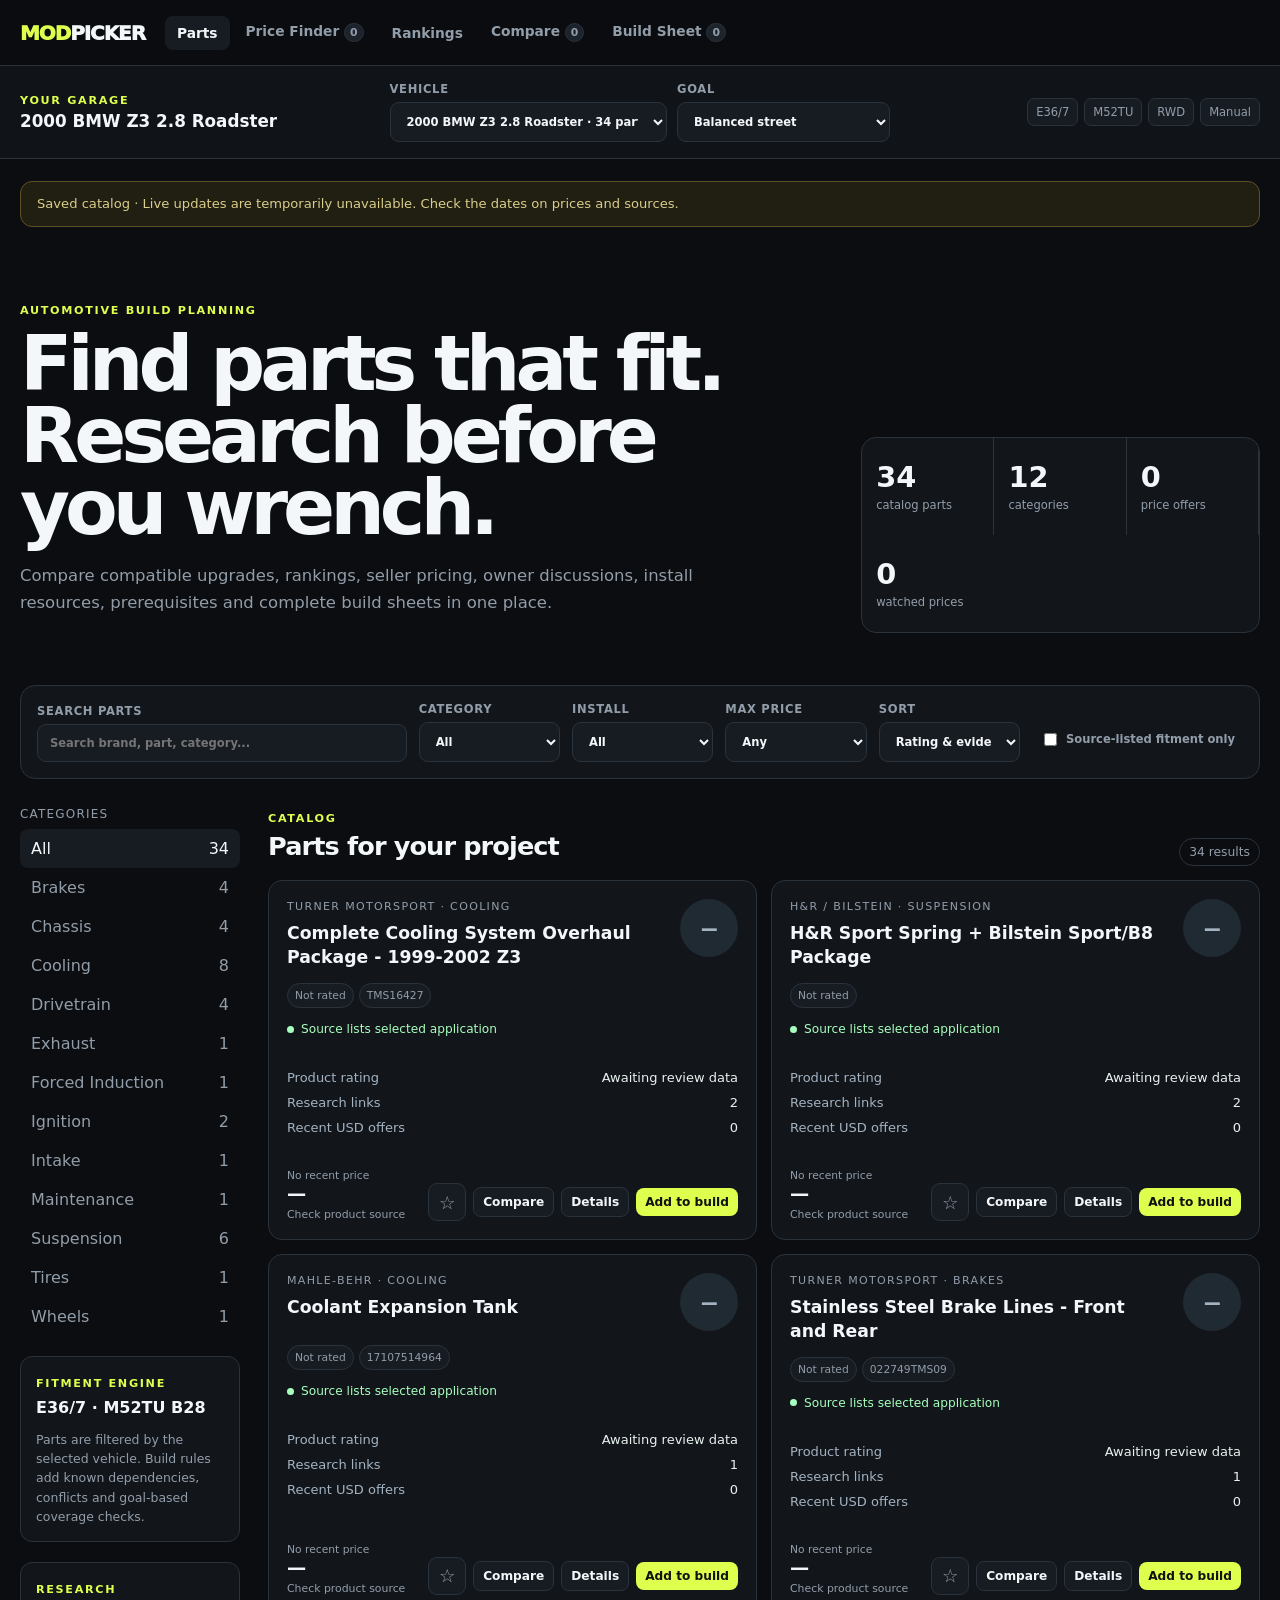
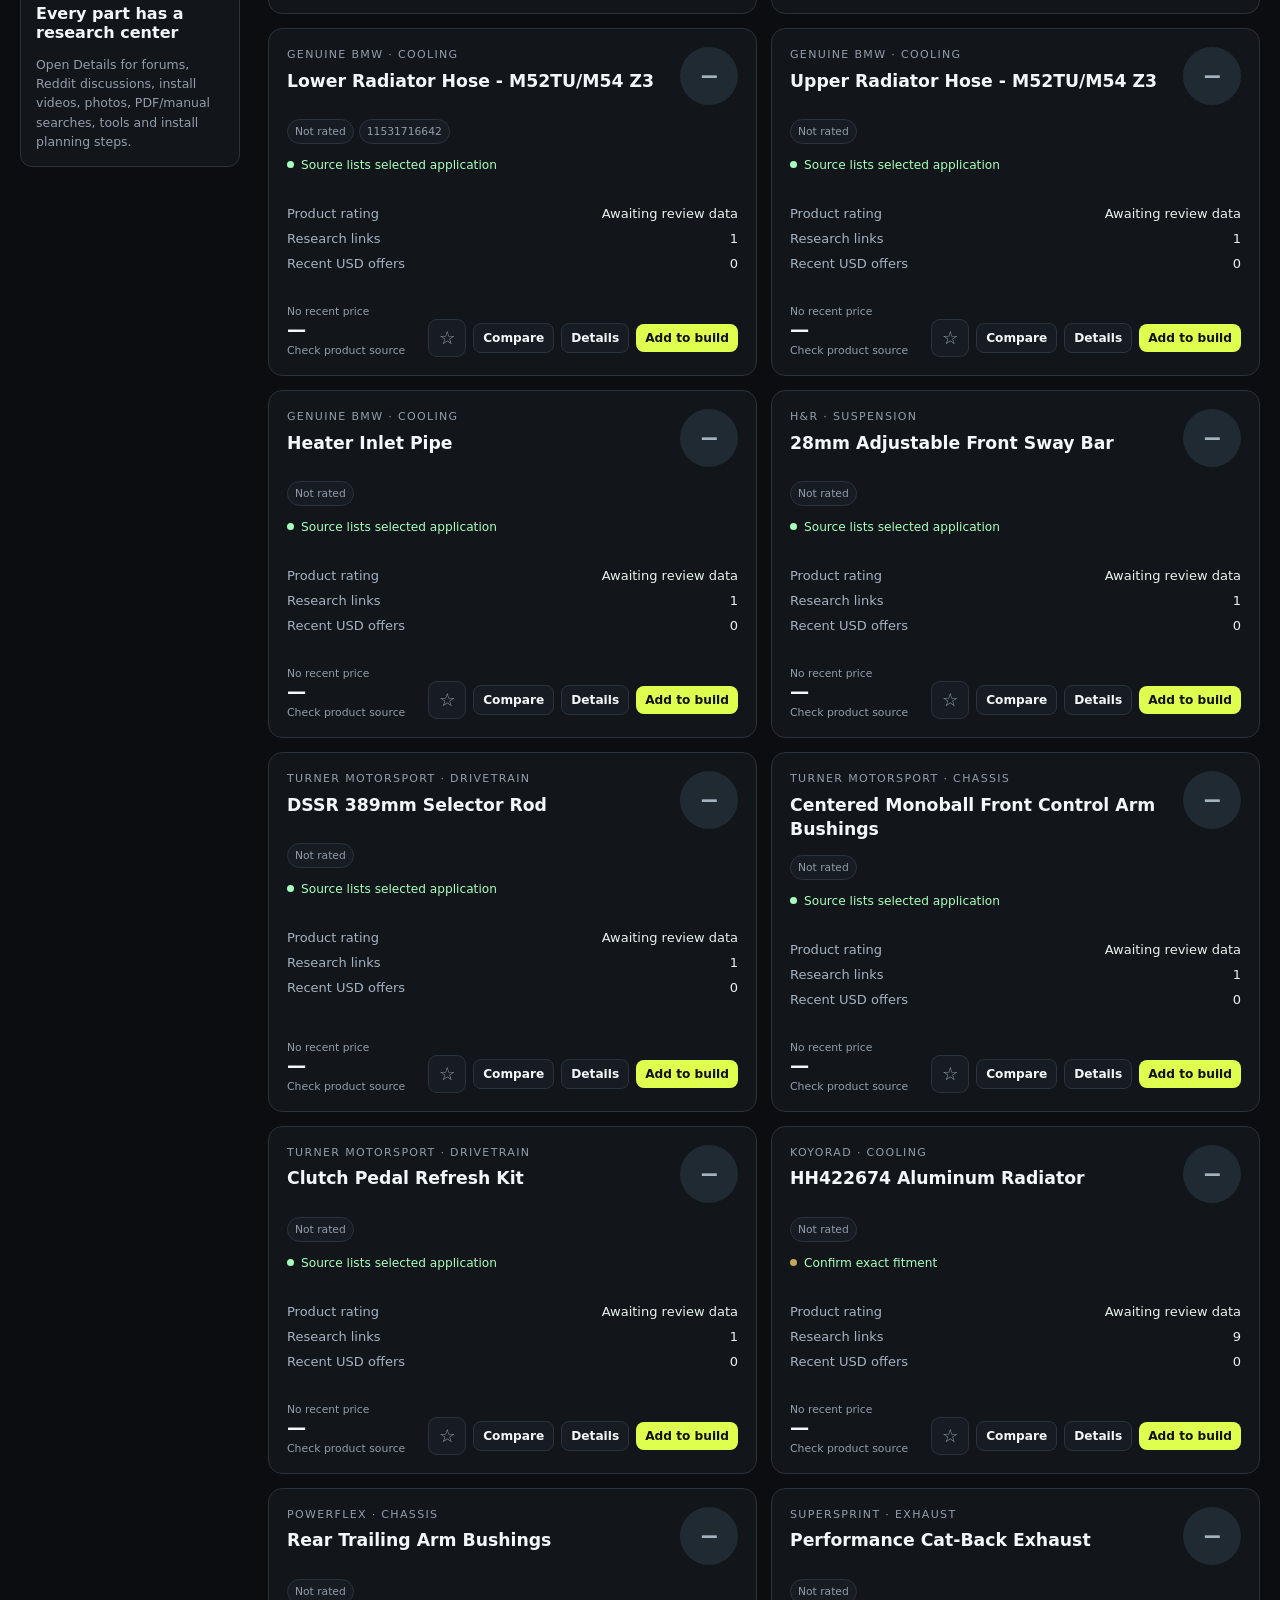
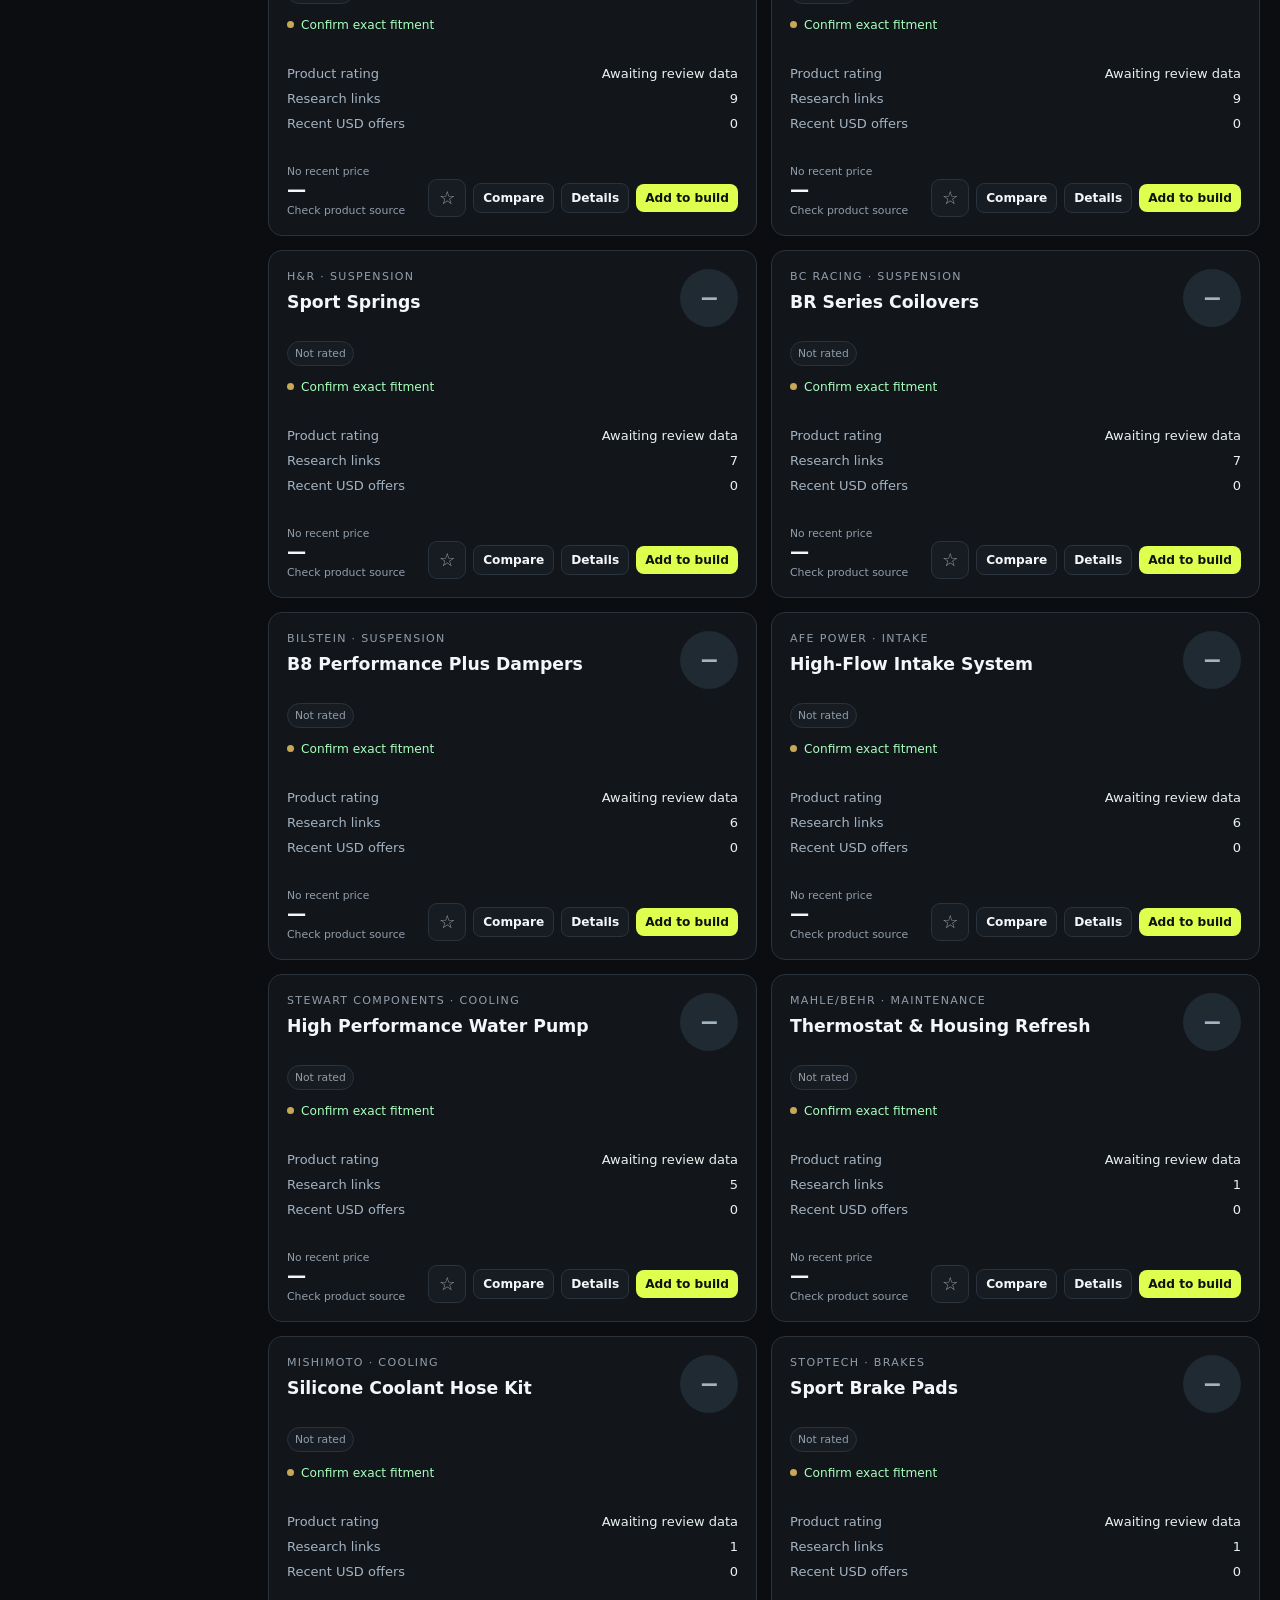
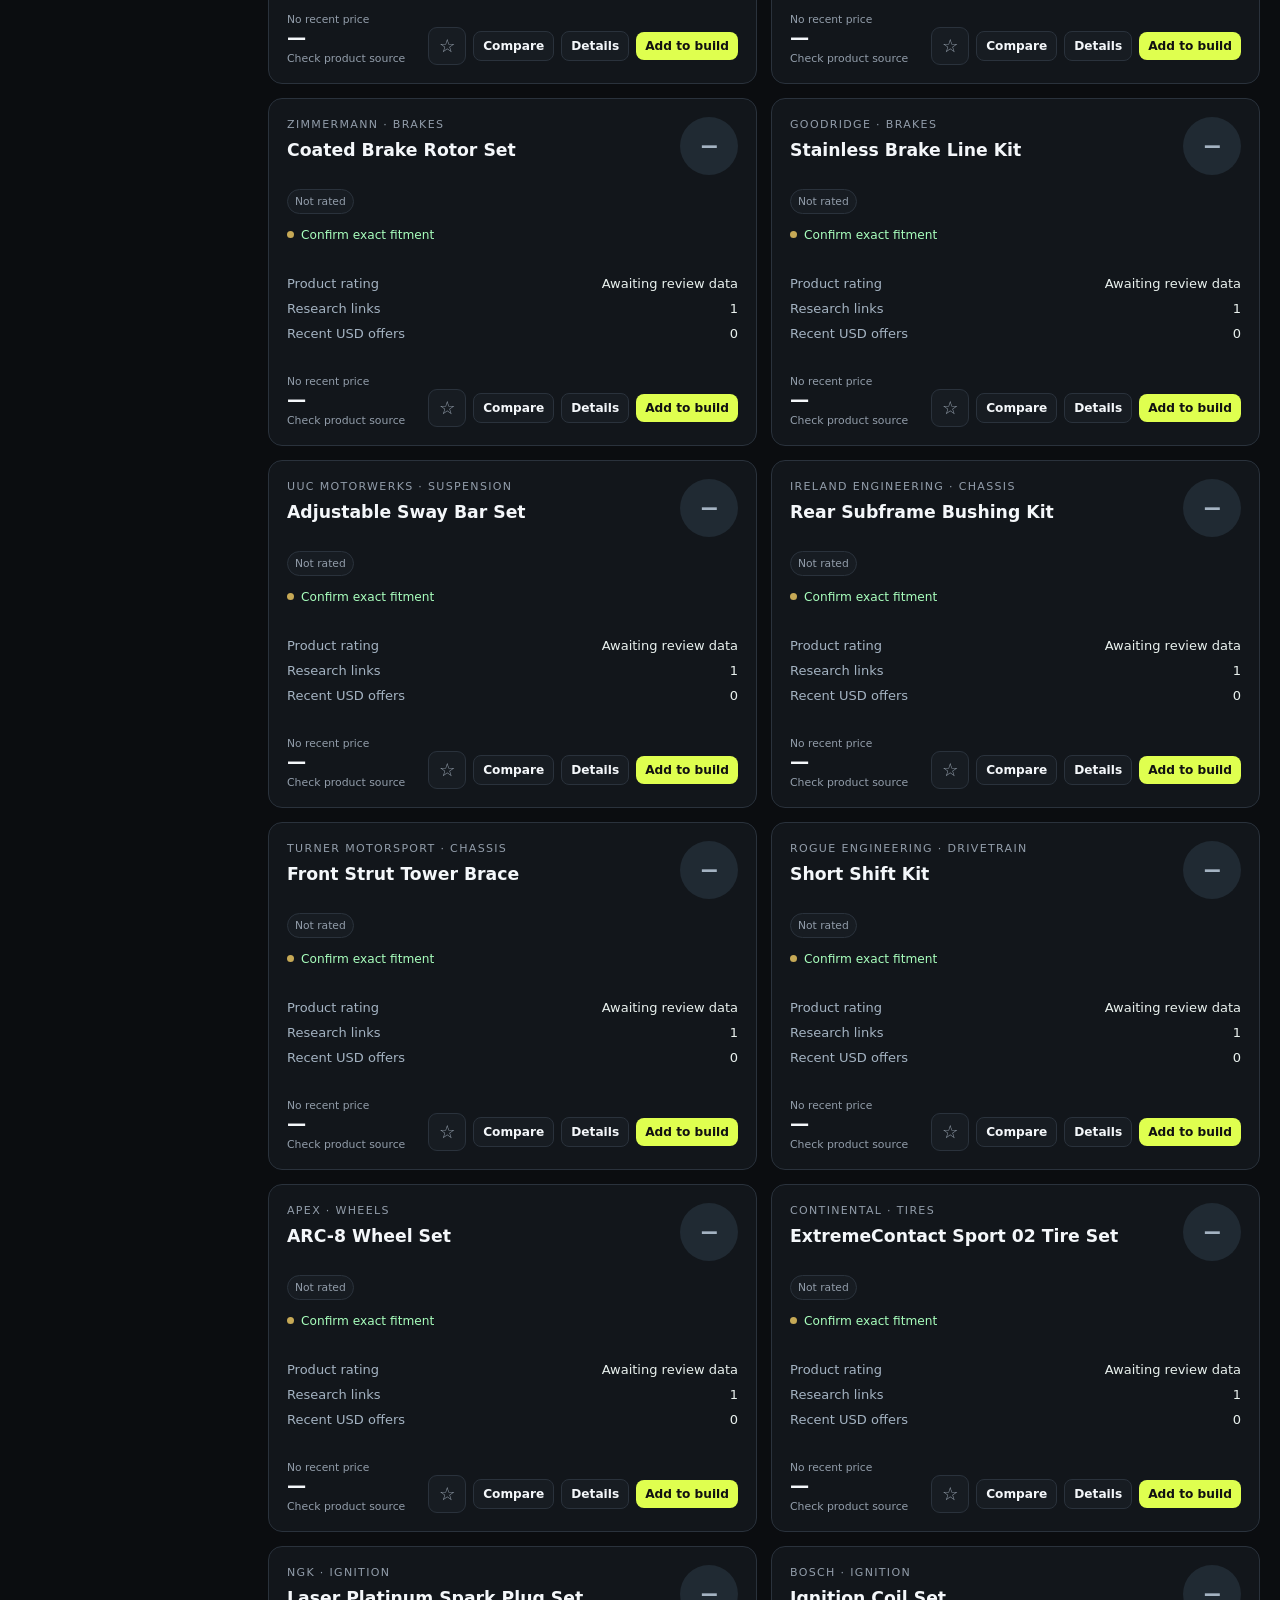
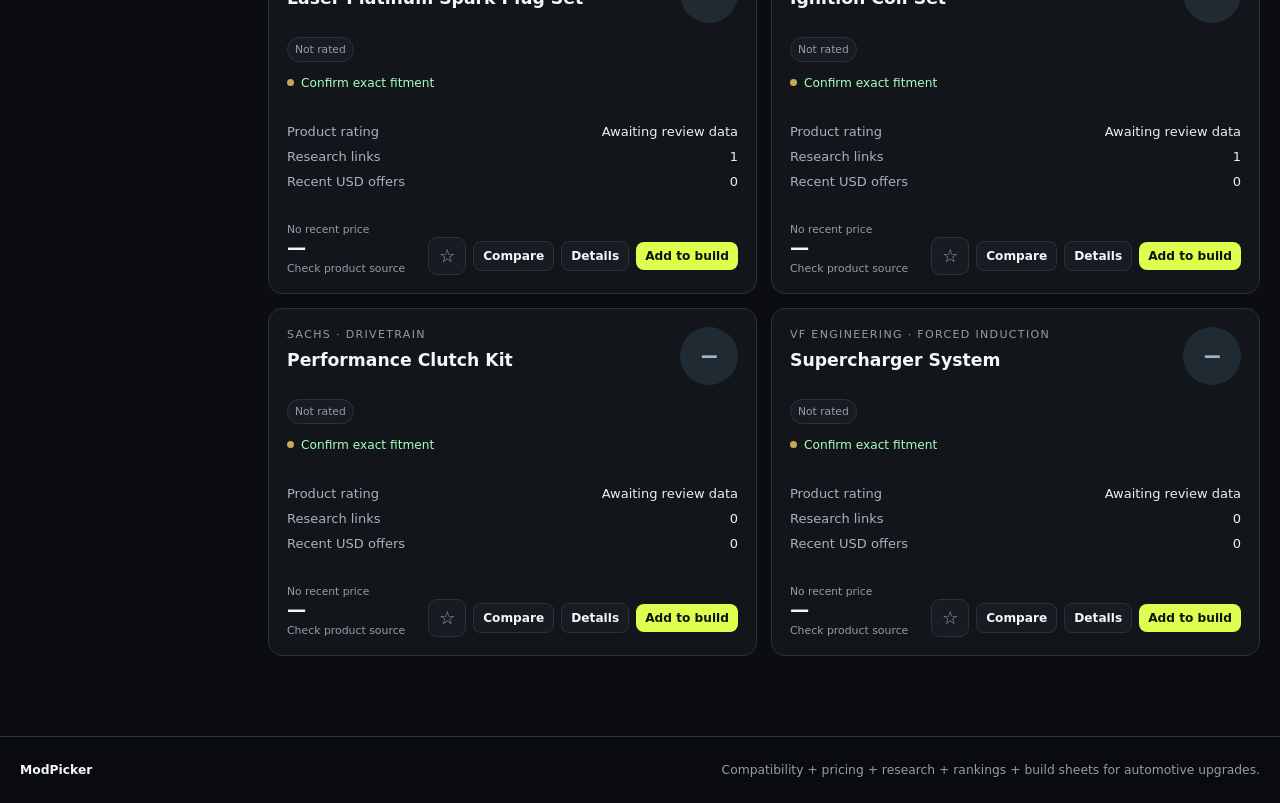
==== commit 70ddeb05: "Prioritize documented products and distinguish unconfirmed fitment" ====
--- a/index.html
+++ b/index.html
@@ -38,7 +38,7 @@
     <section id="catalogView" class="view active-view">
       <div class="hero shell">
         <div><span class="eyebrow">Automotive build planning</span><h1>Find parts that fit.<br>Research before you wrench.</h1><p>Compare compatible upgrades, rankings, seller pricing, owner discussions, install resources, prerequisites and complete build sheets in one place.</p></div>
-        <div class="hero-stats"><div><strong id="heroCompatible">0</strong><span>compatible parts</span></div><div><strong id="heroCategories">0</strong><span>categories</span></div><div><strong id="heroOffers">0</strong><span>price offers</span></div><div><strong id="heroWatched">0</strong><span>watched prices</span></div></div>
+        <div class="hero-stats"><div><strong id="heroCompatible">0</strong><span>catalog parts</span></div><div><strong id="heroCategories">0</strong><span>categories</span></div><div><strong id="heroOffers">0</strong><span>price offers</span></div><div><strong id="heroWatched">0</strong><span>watched prices</span></div></div>
       </div>
 
       <section class="shell filter-panel">
@@ -46,7 +46,7 @@
         <label><span>Category</span><select id="categoryFilter"></select></label>
         <label><span>Install</span><select id="difficultyFilter"><option>All</option><option>Easy</option><option>Moderate</option><option>Advanced</option><option>Professional</option></select></label>
         <label><span>Max price</span><select id="maxPriceFilter"><option value="Any">Any</option><option value="250">$250</option><option value="500">$500</option><option value="1000">$1,000</option><option value="2000">$2,000</option></select></label>
-        <label><span>Sort</span><select id="sortSelect"><option value="recommended">Published owner rating</option><option value="price-low">Lowest recent price</option><option value="price-high">Highest recent price</option></select></label>
+        <label><span>Sort</span><select id="sortSelect"><option value="recommended">Rating & evidence</option><option value="price-low">Lowest recent price</option><option value="price-high">Highest recent price</option></select></label>
         <label class="check-filter"><input id="hideUnverified" type="checkbox" /><span>Source-listed fitment only</span></label>
       </section>
 
--- a/polish.css
+++ b/polish.css
@@ -1,3 +1,5 @@
 :focus-visible{outline:3px solid #78e4c6;outline-offset:3px}button:disabled{opacity:.45;cursor:not-allowed}.text-button{padding:0;border:0;background:none;color:inherit;font:inherit;font-weight:700;text-align:left;cursor:pointer}.part-card{transition:border-color .15s,transform .15s}.part-card:hover{border-color:#45655c;transform:translateY(-2px)}.score-chip{min-width:46px}.build-item.polished{display:grid;grid-template-columns:minmax(0,1fr) auto auto;gap:14px;padding:22px}.build-item-title small{display:block;margin-top:7px;color:#a4b3c2}.item-fields{grid-column:1/-1;display:grid;grid-template-columns:1fr .65fr 1fr 1.4fr;gap:12px}.item-fields label,.item-note{display:flex;flex-direction:column;gap:7px;font-size:12px;color:#a4b3c2}.item-fields input,.item-fields select,.item-note input{width:100%;min-width:0;padding:10px;border-radius:8px;background:#10171f;color:#eaf3f0;border:1px solid #33414d}.item-note{grid-column:1/-1}.seller-link{grid-column:1/-1;font-size:13px;color:#7ce6c7}.line-total{align-self:center}.build-summary-card{position:sticky;top:90px;height:fit-content}.coverage-chips button{cursor:pointer}.price-row small,.ranking-row small{display:block;color:#a4b3c2;margin-top:5px}.part-name{line-height:1.4}.part-dialog{max-height:90dvh}.research-coverage{padding:8px 0;color:#9aaebb;font-size:12px}.build-actions{flex-wrap:wrap}.empty-state p{max-width:48ch;margin:12px auto 20px}.fine-print{line-height:1.6}.price-row,.ranking-row{min-width:780px}.ranking-table{overflow:auto}.part-top .part-brand{line-height:1.5}.score-row strong{min-width:34px}.build-page-head h1{font-size:clamp(1.6rem,4vw,2.6rem)}@media(max-width:700px){.build-item.polished{grid-template-columns:minmax(0,1fr) auto}.build-item-title{grid-column:1/-1}.item-fields{grid-template-columns:1fr 1fr}.build-summary-card{position:static}.build-actions{gap:8px}.build-actions .button{font-size:12px}.part-card:hover{transform:none}.build-controls{grid-template-columns:1fr}.line-total{font-size:22px}.build-item.polished>.button{justify-self:end}}@media(prefers-reduced-motion:reduce){*{scroll-behavior:auto!important;transition:none!important}}
 .evidence-facts{display:grid;gap:10px;margin:20px 0;color:#a4b3c2;font-size:13px}.evidence-facts>div{display:flex;justify-content:space-between;gap:15px}.evidence-facts strong{color:#e9f1ee;font-weight:500}.part-card .card-actions{flex-wrap:wrap}.score-chip[title]{cursor:help}
 .coverage-chip{background:var(--panel2);color:var(--text)}.coverage-chips{margin-top:14px}.coverage-head{gap:12px}.product-photo{max-height:260px;max-width:100%;object-fit:contain;border-radius:12px;background:white;padding:14px;margin:16px 0}@media(max-width:760px){.build-item.polished>.line-total,.build-item.polished>.button{display:block}.price-row{grid-template-columns:2fr 1fr 1.5fr 1fr .5fr .5fr 1fr}.price-row>*:nth-child(3),.price-row>*:nth-child(7),.ranking-row>*:nth-child(3),.ranking-row>*:nth-child(4),.ranking-row>*:nth-child(5),.ranking-row>*:nth-child(6){display:block}.ranking-row{grid-template-columns:45px 2fr 1fr 1fr 1fr 1fr 80px}}
+
+.score-chip.unrated{background:#202a33;color:#a4b3c2}.fit-dot.uncertain{background:#c6a956}
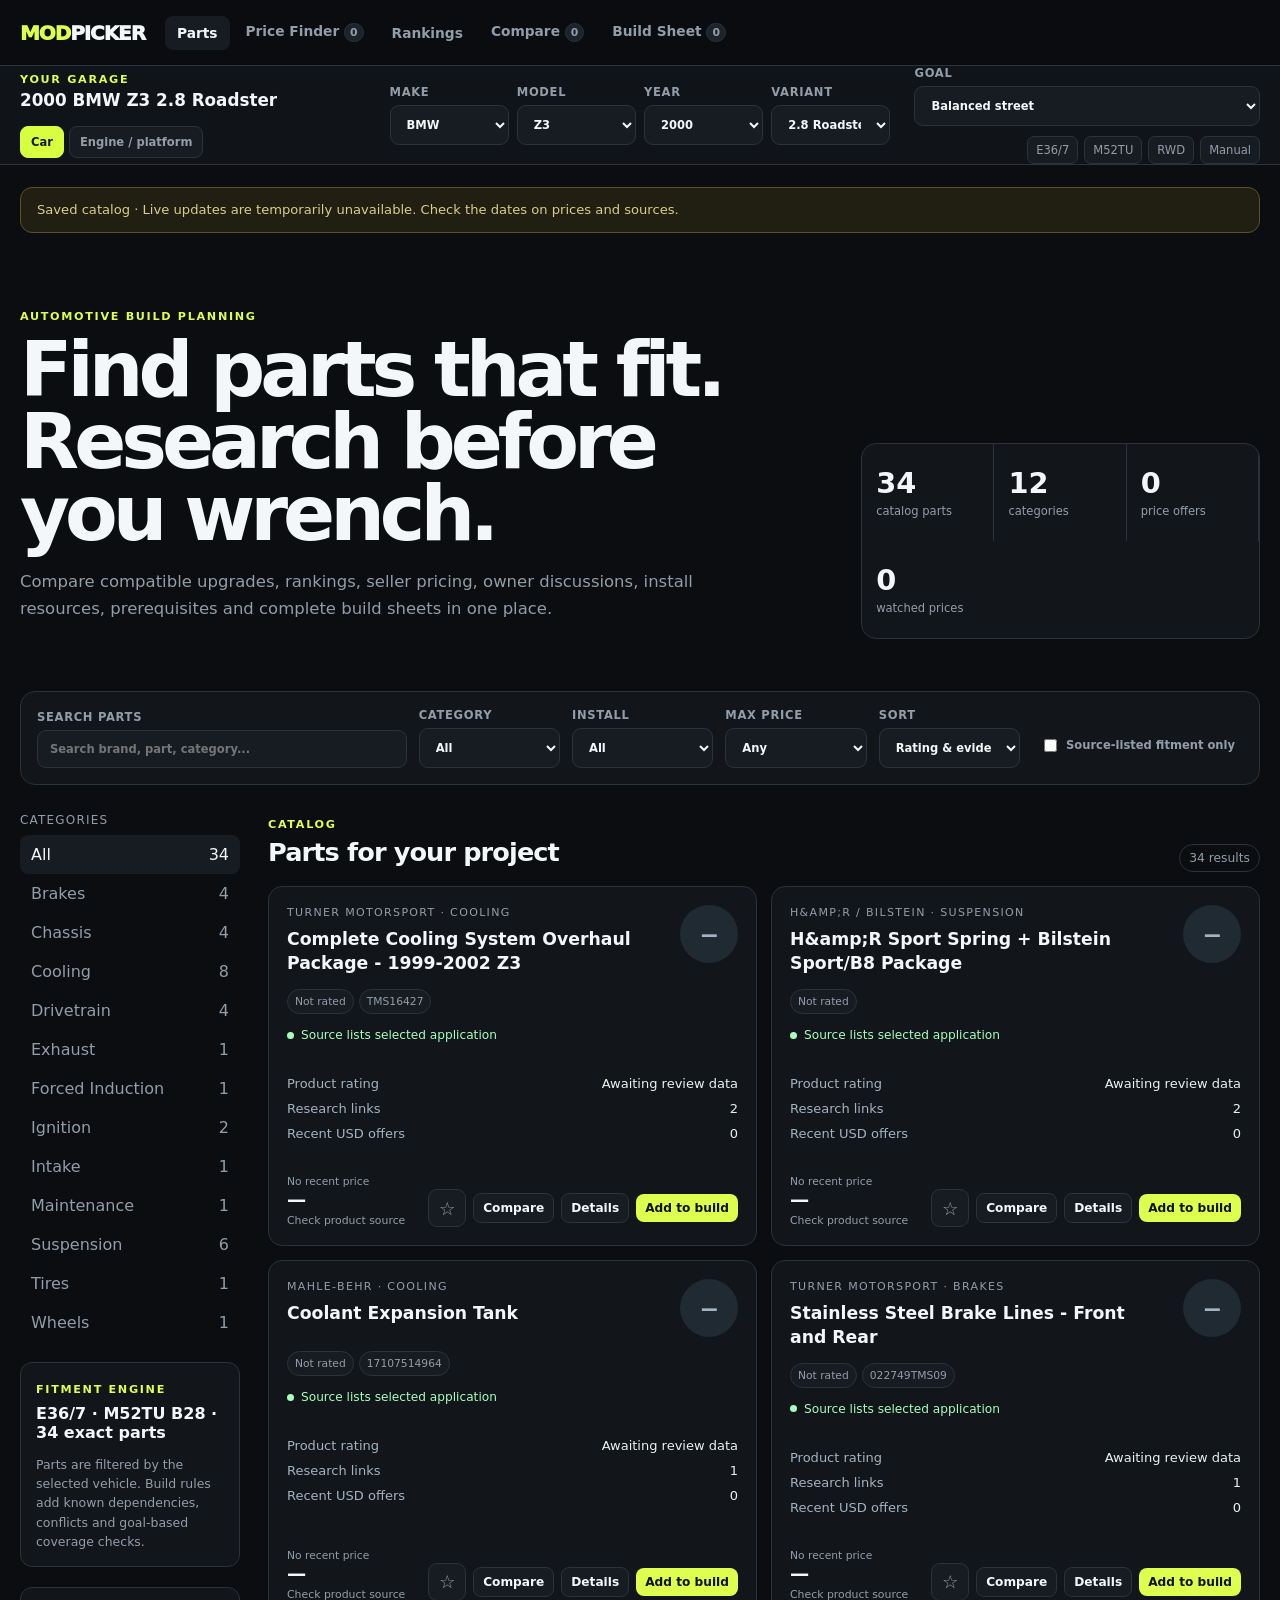
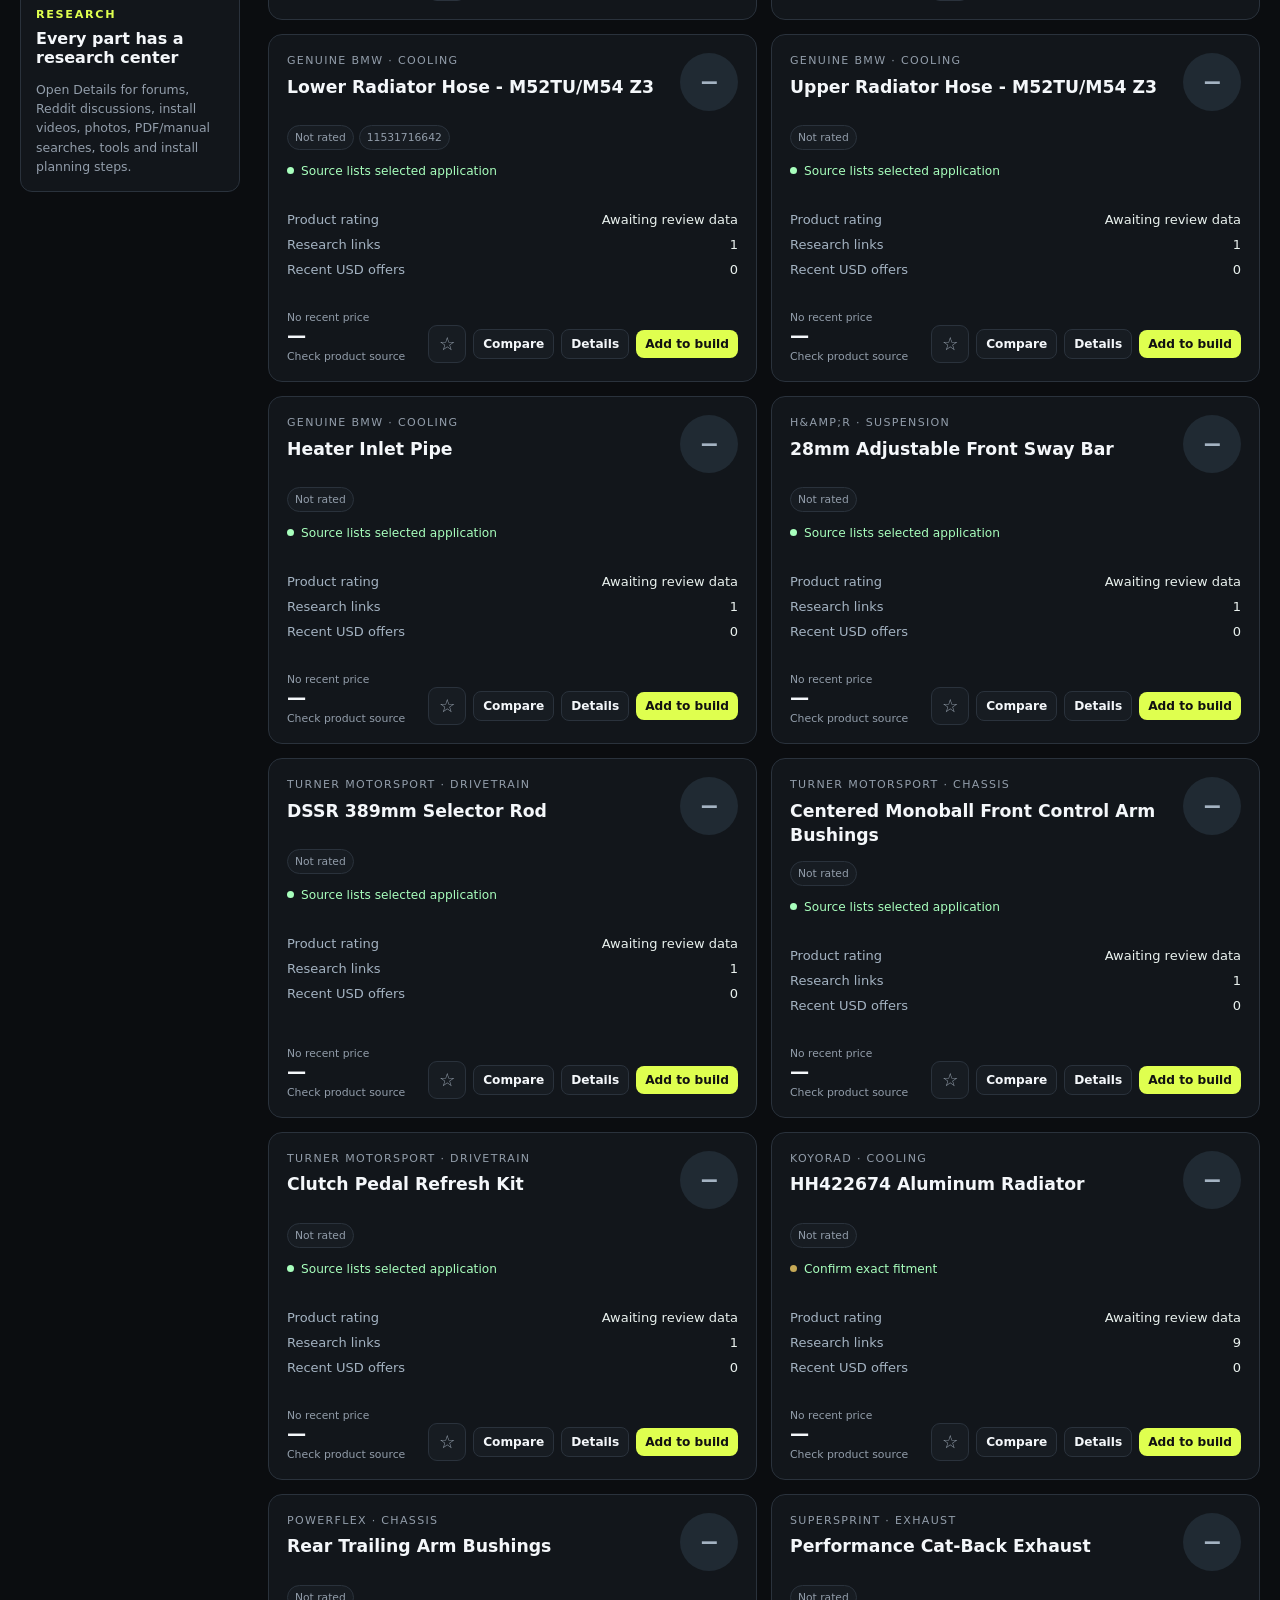
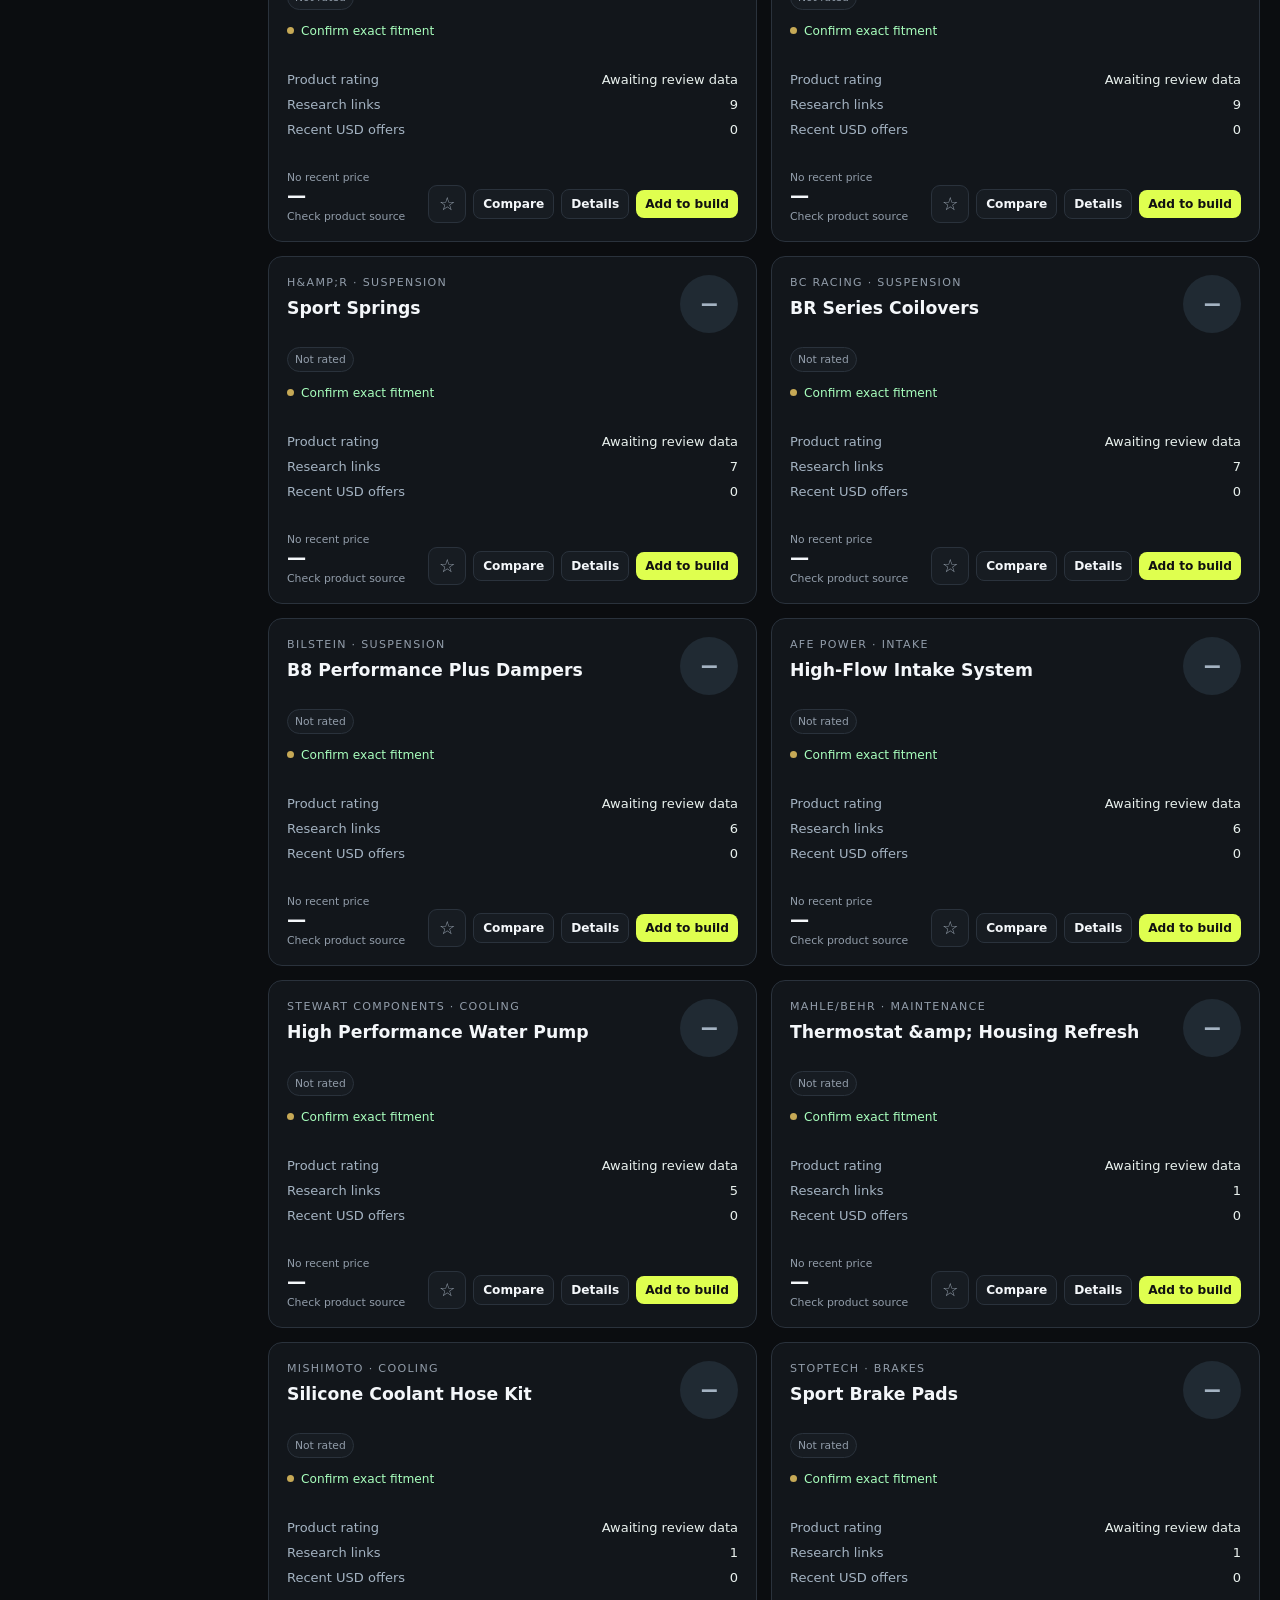
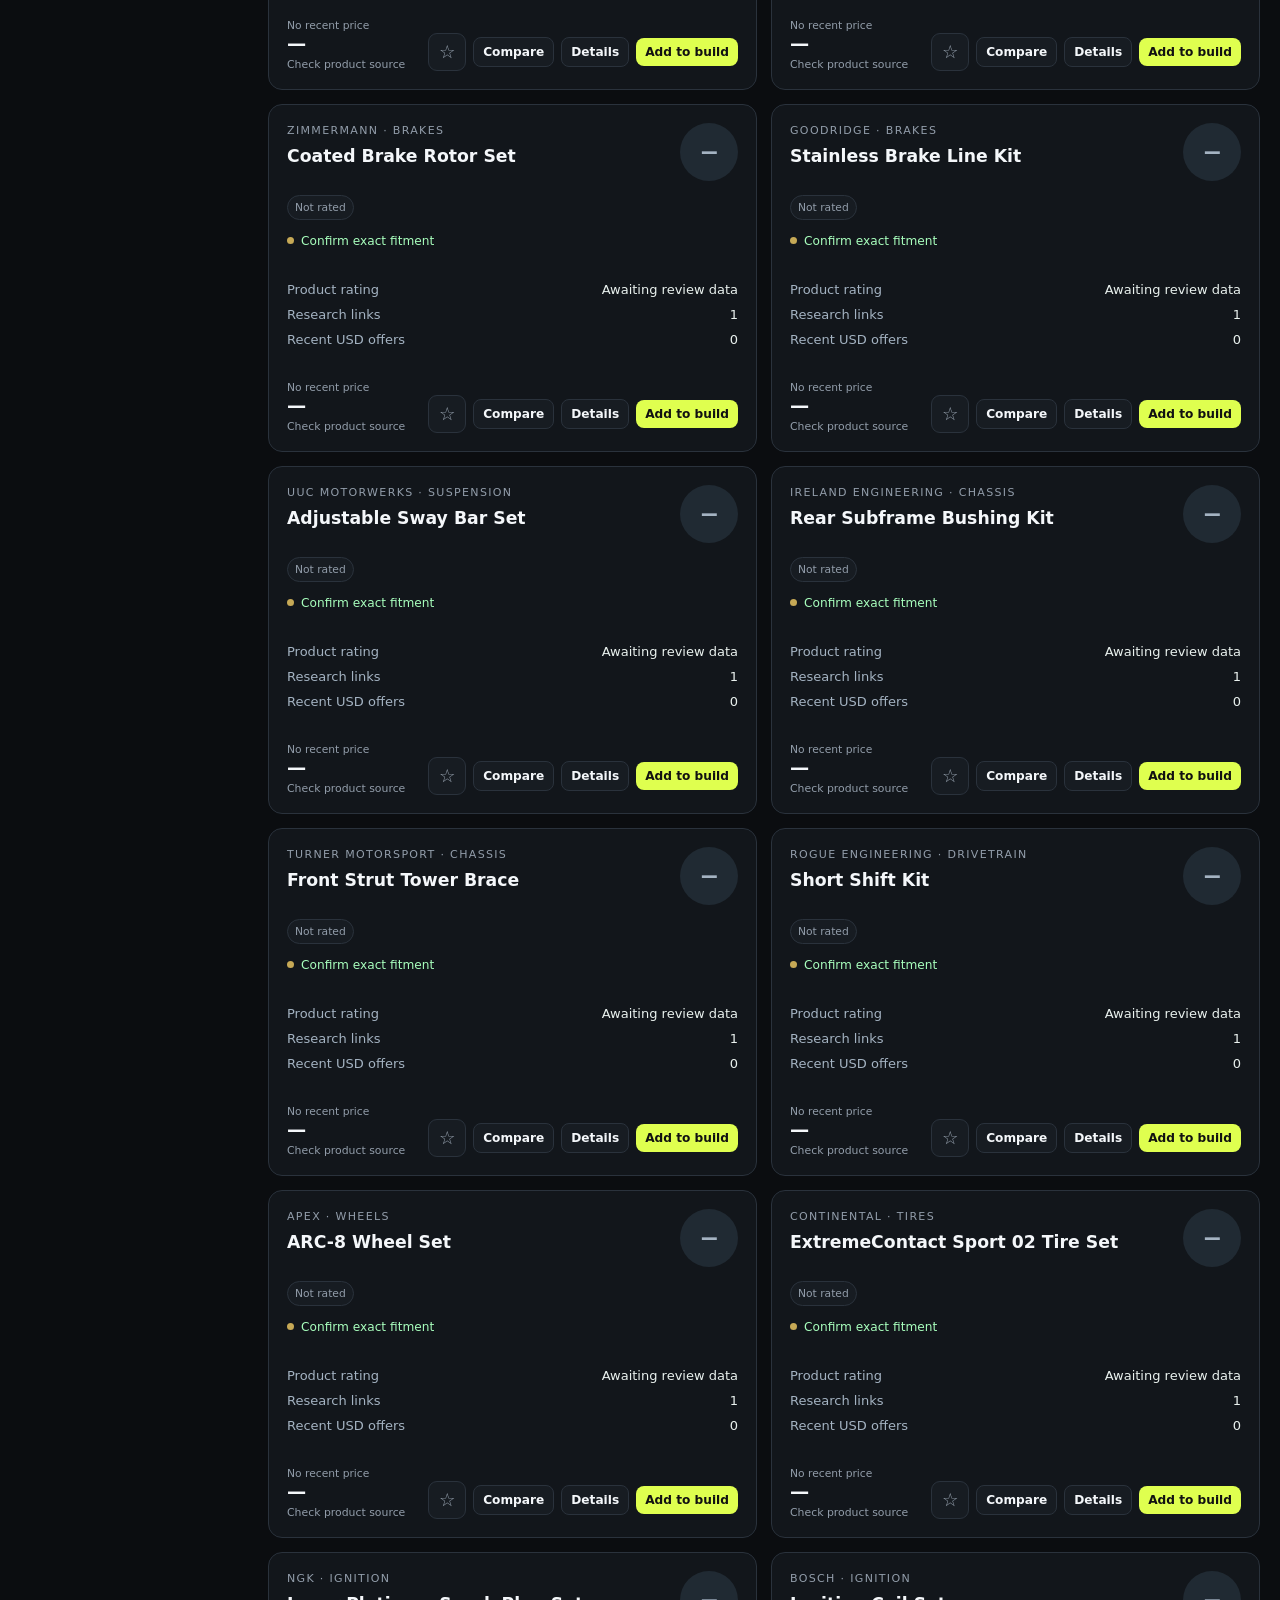
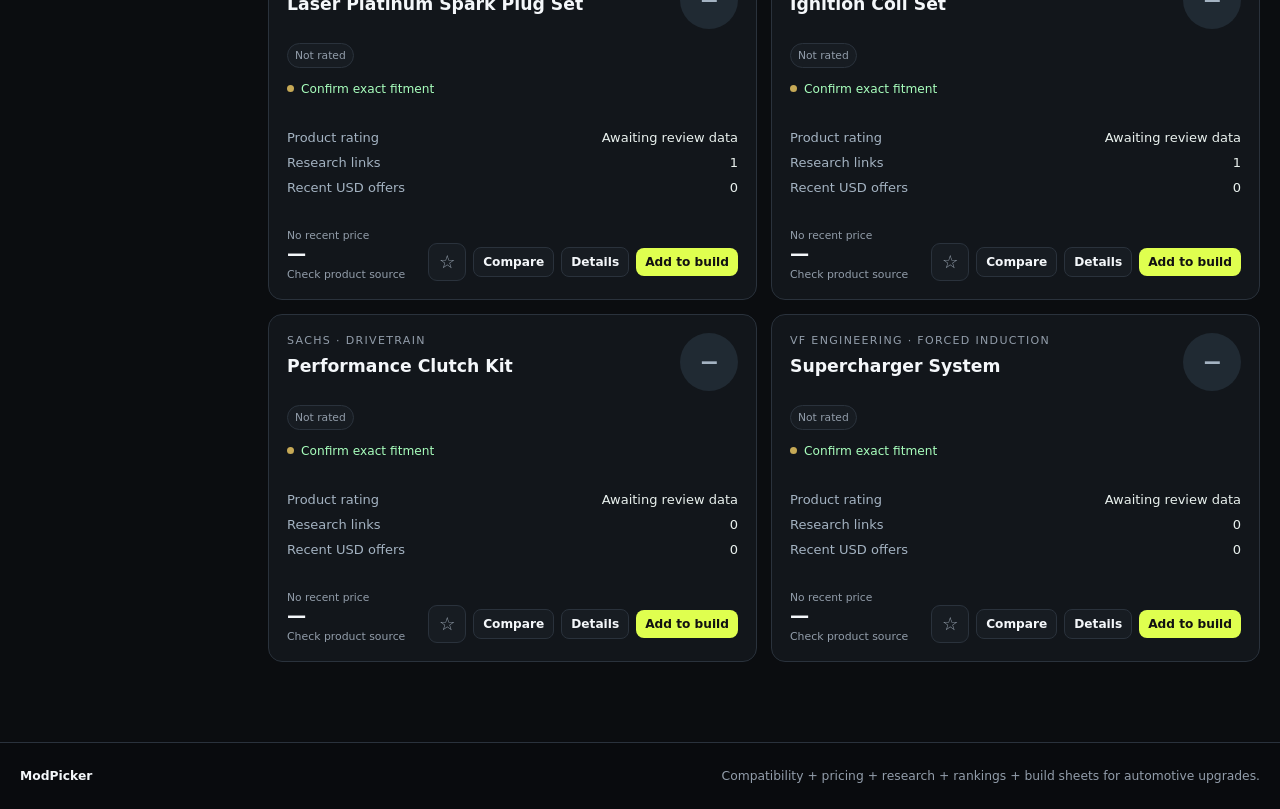
==== commit 405308ec: "Add hierarchical car and engine platform catalog flows" ====
--- a/index.html
+++ b/index.html
@@ -24,12 +24,21 @@
   <main>
     <section class="vehicle-strip">
       <div class="vehicle-strip-inner">
-        <div class="vehicle-title"><span class="eyebrow">Your garage</span><strong id="vehicleName">Select a vehicle</strong></div>
-        <div class="vehicle-selectors">
-          <label><span>Vehicle</span><select id="vehicleSelect"></select></label>
-          <label><span>Goal</span><select id="goalSelect"><option value="balanced">Balanced street</option><option value="reliability">Reliability</option><option value="power">Power</option><option value="handling">Handling</option><option value="track">Track</option><option value="budget">Budget</option></select></label>
+        <div class="vehicle-title"><span class="eyebrow">Your garage</span><strong id="vehicleName">Select a vehicle</strong><div class="browse-mode" role="tablist" aria-label="Catalog scope"><button id="vehicleModeButton" class="mode-button active" role="tab" aria-selected="true">Car</button><button id="platformModeButton" class="mode-button" role="tab" aria-selected="false">Engine / platform</button></div></div>
+        <div class="selection-controls">
+          <div id="vehicleSelectors" class="vehicle-selectors">
+            <label><span>Make</span><select id="makeSelect"></select></label>
+            <label><span>Model</span><select id="modelSelect"></select></label>
+            <label><span>Year</span><select id="yearSelect"></select></label>
+            <label><span>Variant</span><select id="variantSelect"></select></label>
+          </div>
+          <div id="platformSelectors" class="vehicle-selectors platform-selectors" hidden>
+            <label><span>Make</span><select id="platformMakeSelect"></select></label>
+            <label><span>Engine / platform</span><select id="platformSelect"></select></label>
+            <label><span>Application</span><select id="platformApplicationSelect"></select></label>
+          </div>
         </div>
-        <div id="vehicleBadges" class="vehicle-badges"></div>
+        <div class="vehicle-side"><label><span>Goal</span><select id="goalSelect"><option value="balanced">Balanced street</option><option value="reliability">Reliability</option><option value="power">Power</option><option value="handling">Handling</option><option value="track">Track</option><option value="budget">Budget</option></select></label><div id="vehicleBadges" class="vehicle-badges"></div></div>
       </div>
     </section>
 
--- a/polish.css
+++ b/polish.css
@@ -3,3 +3,6 @@
 .coverage-chip{background:var(--panel2);color:var(--text)}.coverage-chips{margin-top:14px}.coverage-head{gap:12px}.product-photo{max-height:260px;max-width:100%;object-fit:contain;border-radius:12px;background:white;padding:14px;margin:16px 0}@media(max-width:760px){.build-item.polished>.line-total,.build-item.polished>.button{display:block}.price-row{grid-template-columns:2fr 1fr 1.5fr 1fr .5fr .5fr 1fr}.price-row>*:nth-child(3),.price-row>*:nth-child(7),.ranking-row>*:nth-child(3),.ranking-row>*:nth-child(4),.ranking-row>*:nth-child(5),.ranking-row>*:nth-child(6){display:block}.ranking-row{grid-template-columns:45px 2fr 1fr 1fr 1fr 1fr 80px}}
 
 .score-chip.unrated{background:#202a33;color:#a4b3c2}.fit-dot.uncertain{background:#c6a956}
+.selection-controls{min-width:0}.vehicle-side{display:grid;gap:10px;align-content:center}.browse-mode{display:flex;gap:5px;margin-top:12px}.mode-button{border:1px solid var(--line);background:var(--panel2);color:var(--muted);border-radius:8px;padding:8px 10px;font:inherit;font-size:.72rem;font-weight:800;cursor:pointer}.mode-button.active{background:#d7ff3f;color:#11191a;border-color:#d7ff3f}.vehicle-selectors{display:grid;grid-template-columns:repeat(4,minmax(0,1fr));gap:8px}.platform-selectors{grid-template-columns:repeat(3,minmax(0,1fr))}.vehicle-selectors select{min-width:0}.scope-note{color:var(--muted);font-size:.76rem;margin:7px 0 0}.platform-match{color:#d4b86b}.selection-empty{padding:12px;border:1px dashed var(--line);border-radius:9px;color:var(--muted);font-size:.8rem}@media(max-width:1050px){.vehicle-selectors{grid-template-columns:repeat(2,minmax(0,1fr))}.platform-selectors{grid-template-columns:repeat(3,minmax(0,1fr))}}@media(max-width:720px){.vehicle-selectors,.platform-selectors{grid-template-columns:1fr}.browse-mode{width:100%}.mode-button{flex:1}.vehicle-side{grid-template-columns:1fr}.vehicle-badges{justify-content:flex-start}}
+/* Keep inactive scope controls out of the layout even when the grid rule applies. */
+.vehicle-selectors[hidden]{display:none!important}
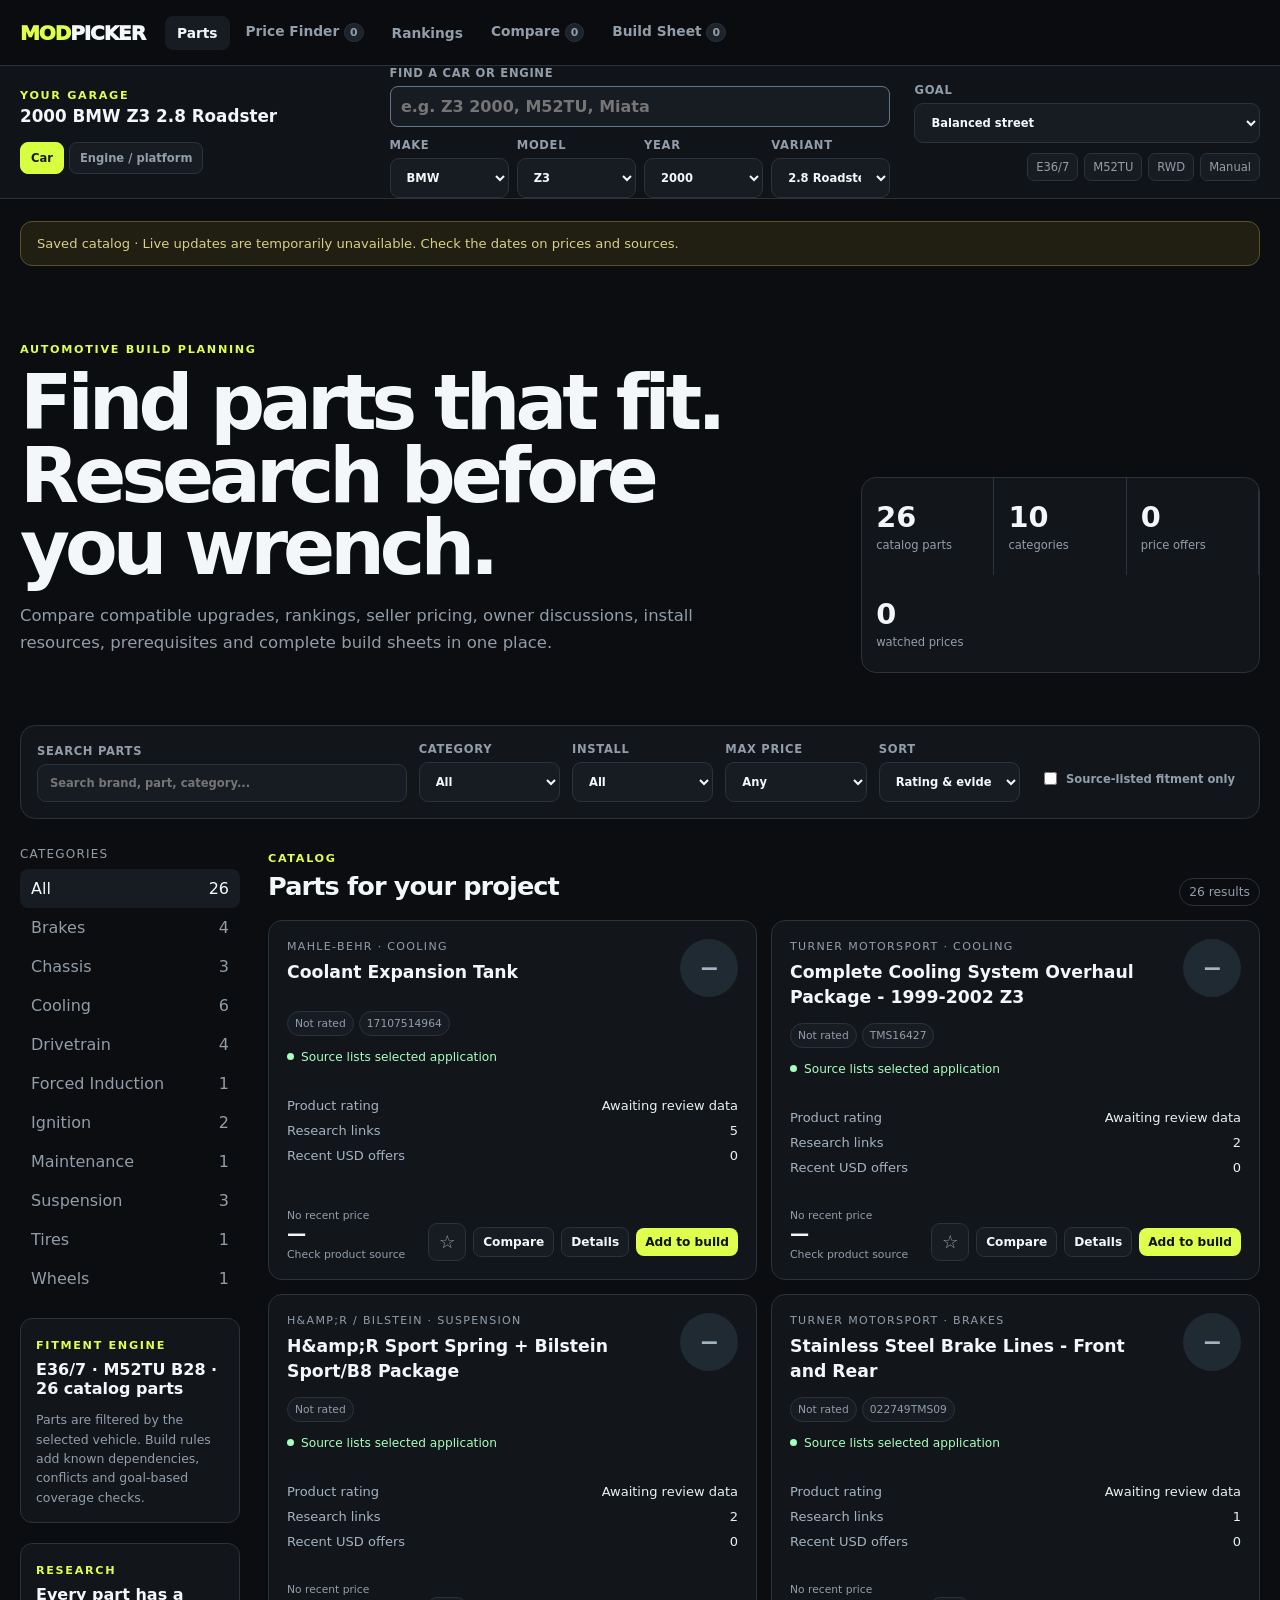
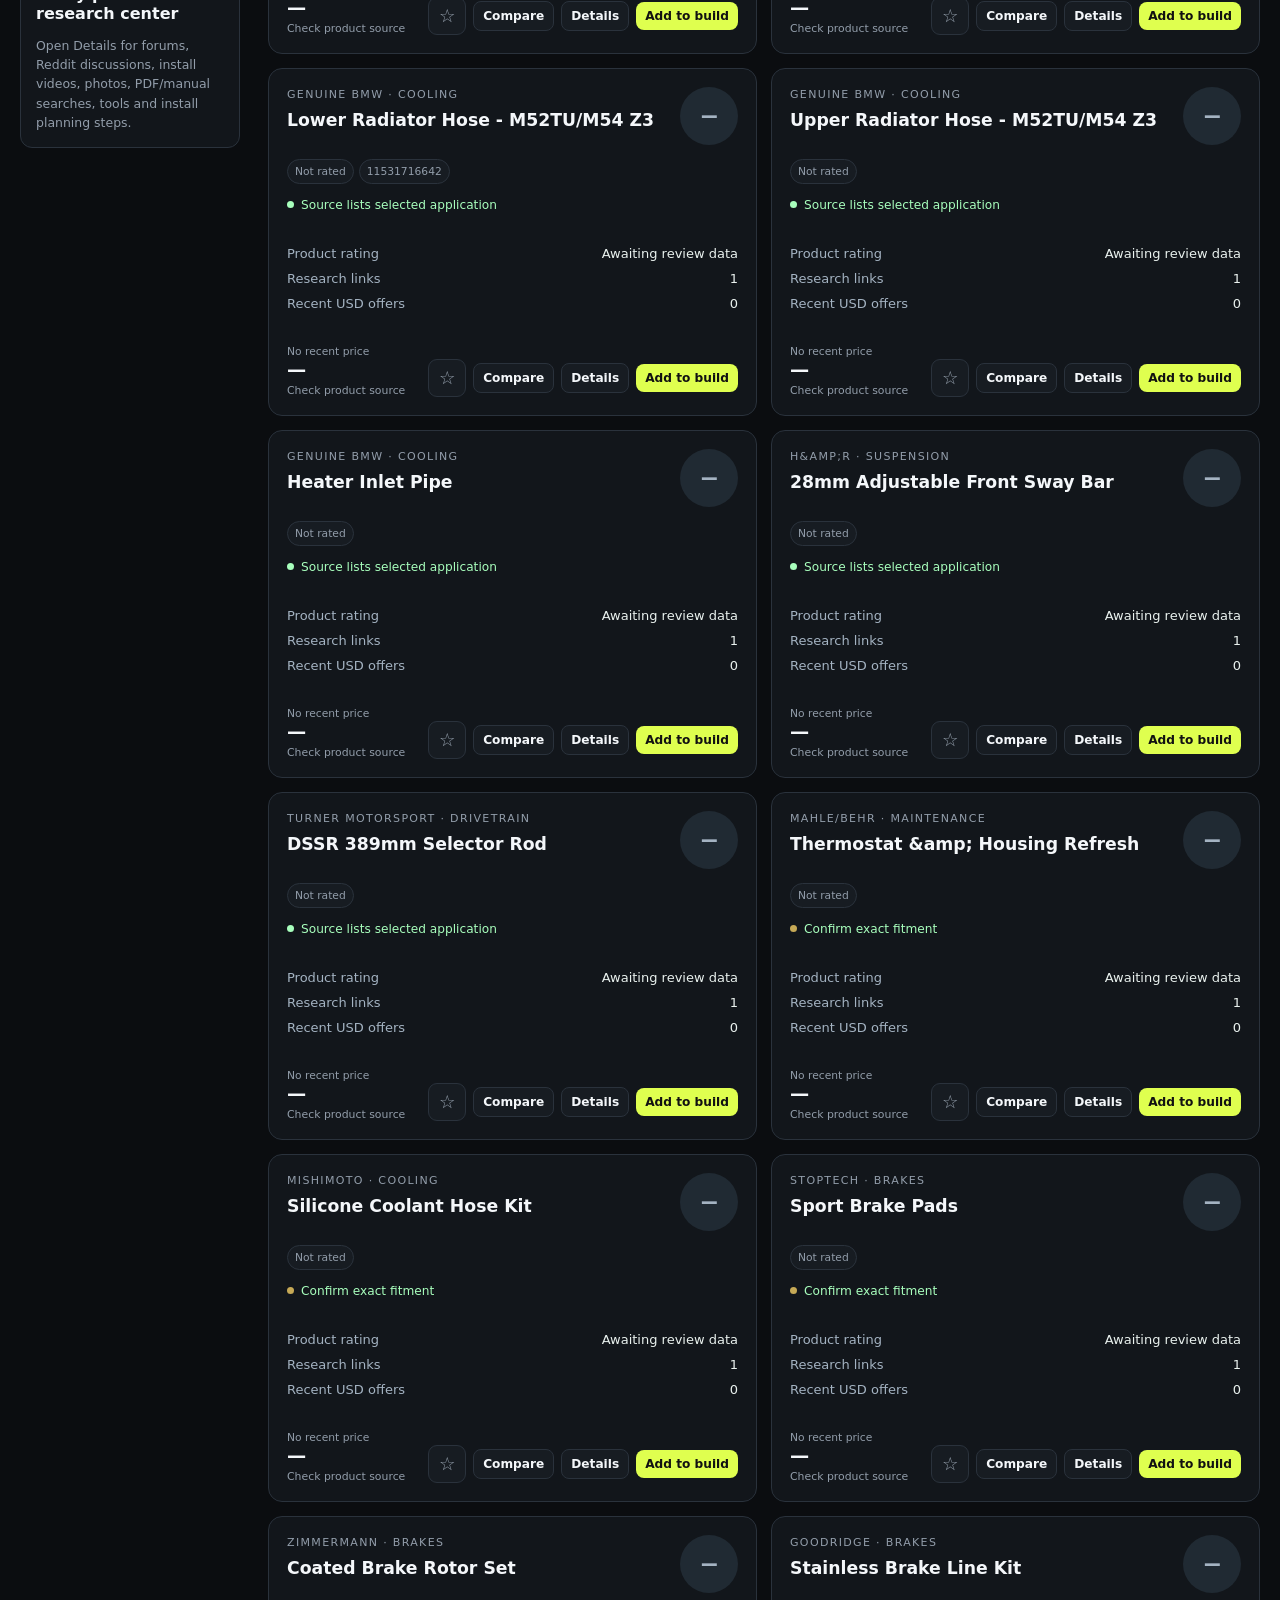
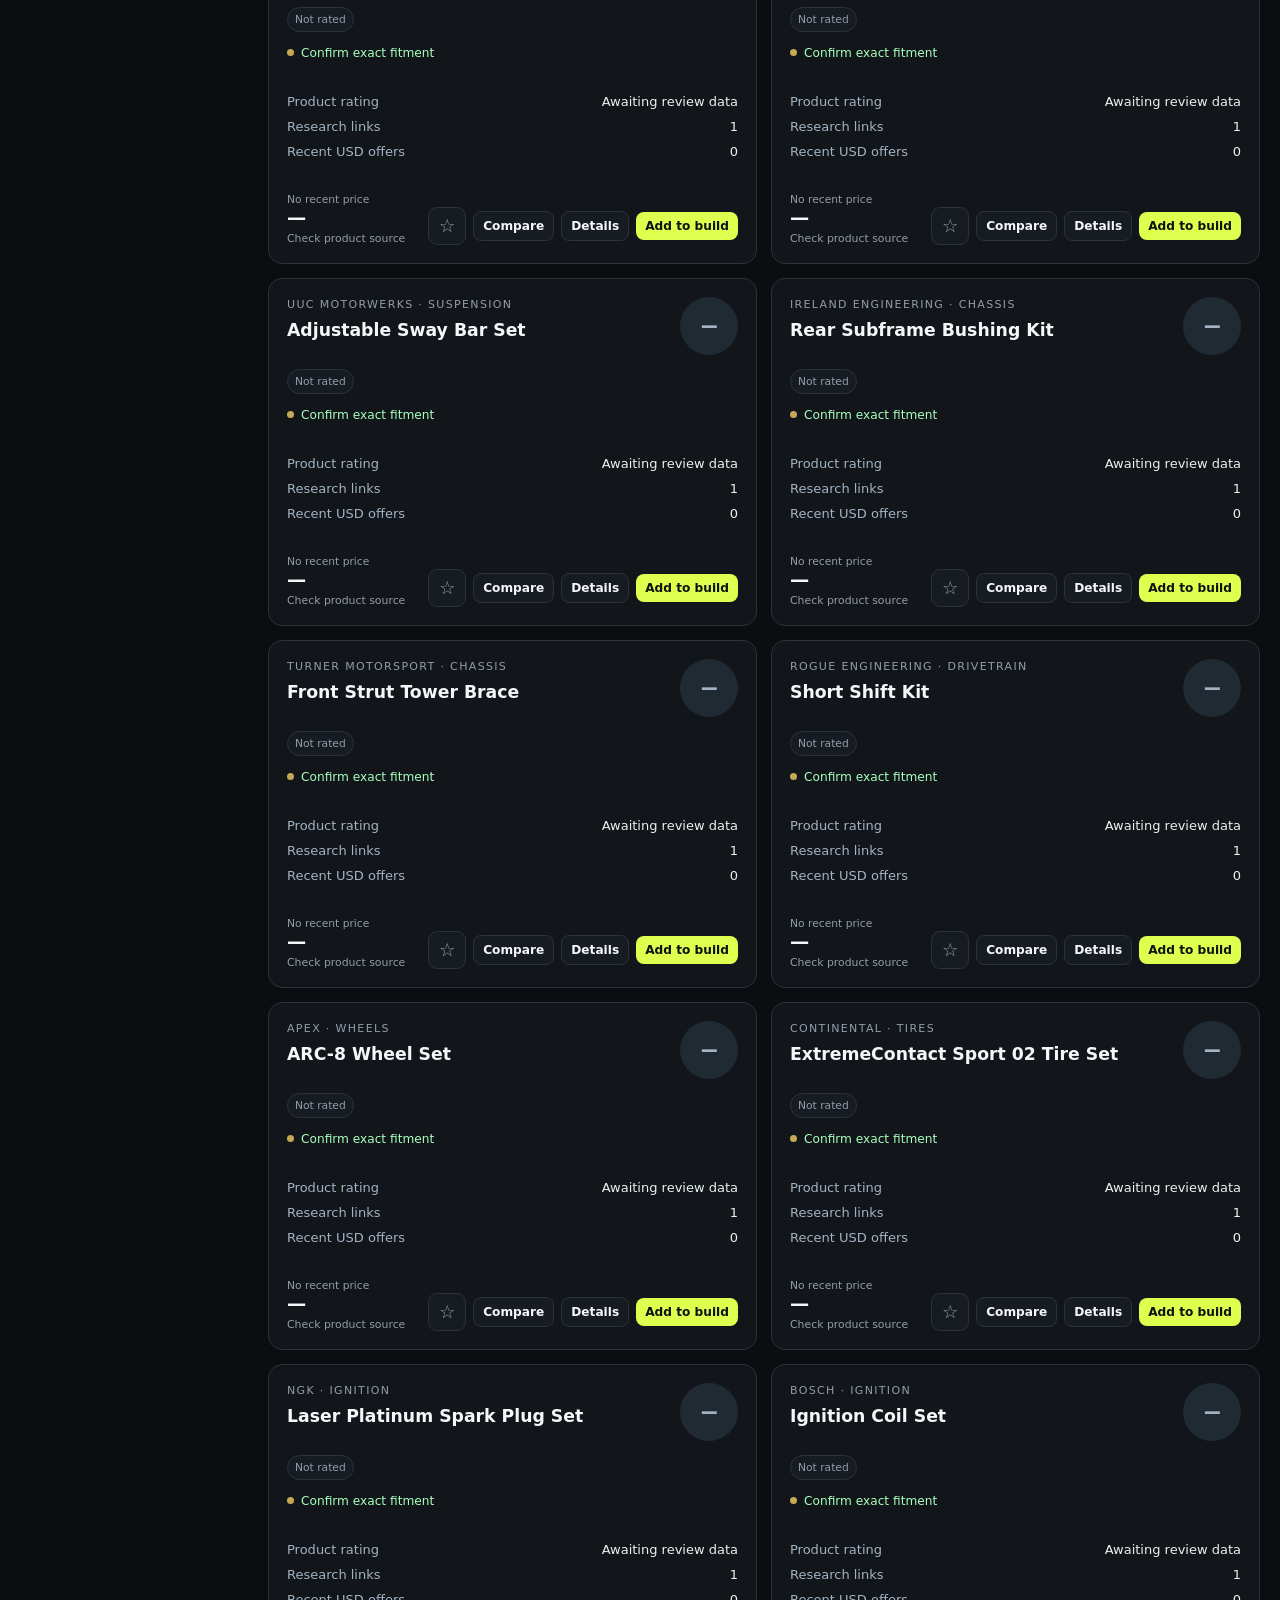
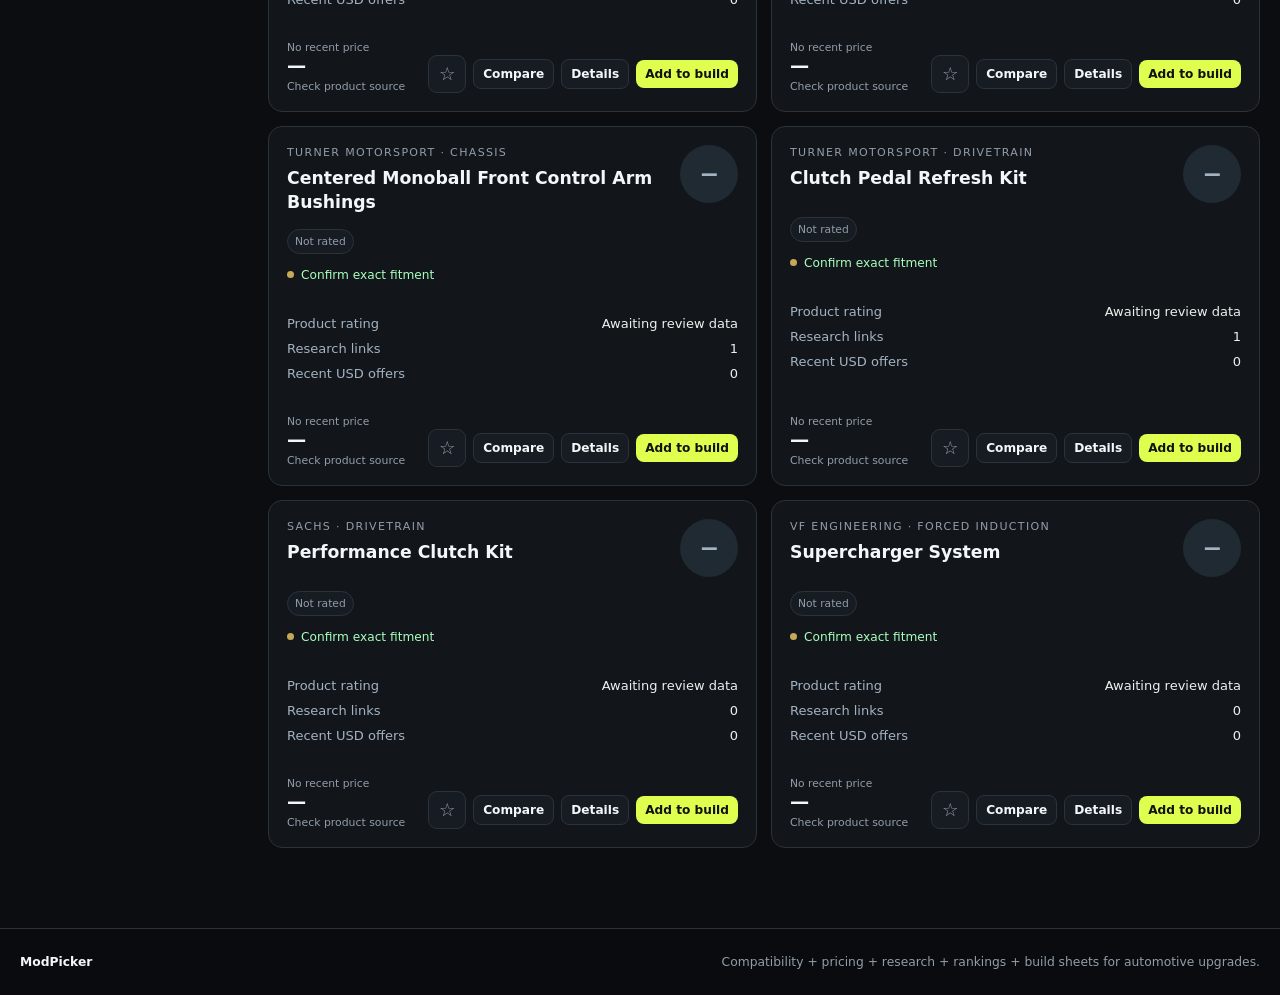
==== commit 12b27d91: "Import official vehicle configurations and constrain fitment expansion; improve search and build usa" ====
--- a/index.html
+++ b/index.html
@@ -26,6 +26,8 @@
       <div class="vehicle-strip-inner">
         <div class="vehicle-title"><span class="eyebrow">Your garage</span><strong id="vehicleName">Select a vehicle</strong><div class="browse-mode" role="tablist" aria-label="Catalog scope"><button id="vehicleModeButton" class="mode-button active" role="tab" aria-selected="true">Car</button><button id="platformModeButton" class="mode-button" role="tab" aria-selected="false">Engine / platform</button></div></div>
         <div class="selection-controls">
+          <label class="application-search"><span>Find a car or engine</span><input id="applicationSearch" type="search" placeholder="e.g. Z3 2000, M52TU, Miata" autocomplete="off" aria-controls="applicationResults"></label>
+          <div id="applicationResults" class="application-results" hidden aria-live="polite"></div>
           <div id="vehicleSelectors" class="vehicle-selectors">
             <label><span>Make</span><select id="makeSelect"></select></label>
             <label><span>Model</span><select id="modelSelect"></select></label>
--- a/polish.css
+++ b/polish.css
@@ -6,3 +6,5 @@
 .selection-controls{min-width:0}.vehicle-side{display:grid;gap:10px;align-content:center}.browse-mode{display:flex;gap:5px;margin-top:12px}.mode-button{border:1px solid var(--line);background:var(--panel2);color:var(--muted);border-radius:8px;padding:8px 10px;font:inherit;font-size:.72rem;font-weight:800;cursor:pointer}.mode-button.active{background:#d7ff3f;color:#11191a;border-color:#d7ff3f}.vehicle-selectors{display:grid;grid-template-columns:repeat(4,minmax(0,1fr));gap:8px}.platform-selectors{grid-template-columns:repeat(3,minmax(0,1fr))}.vehicle-selectors select{min-width:0}.scope-note{color:var(--muted);font-size:.76rem;margin:7px 0 0}.platform-match{color:#d4b86b}.selection-empty{padding:12px;border:1px dashed var(--line);border-radius:9px;color:var(--muted);font-size:.8rem}@media(max-width:1050px){.vehicle-selectors{grid-template-columns:repeat(2,minmax(0,1fr))}.platform-selectors{grid-template-columns:repeat(3,minmax(0,1fr))}}@media(max-width:720px){.vehicle-selectors,.platform-selectors{grid-template-columns:1fr}.browse-mode{width:100%}.mode-button{flex:1}.vehicle-side{grid-template-columns:1fr}.vehicle-badges{justify-content:flex-start}}
 /* Keep inactive scope controls out of the layout even when the grid rule applies. */
 .vehicle-selectors[hidden]{display:none!important}
+
+.application-search{display:flex;flex-direction:column;gap:.35rem;margin-bottom:.65rem}.application-search input{width:100%;min-width:0;font-size:1rem;padding:.65rem;border:1px solid #64748b;border-radius:8px}.application-results{display:flex;flex-direction:column;gap:.4rem;max-height:320px;overflow:auto;margin-bottom:.7rem}.application-results[hidden]{display:none}.application-results button{text-align:left;white-space:normal}.application-results p{margin:.3rem 0}
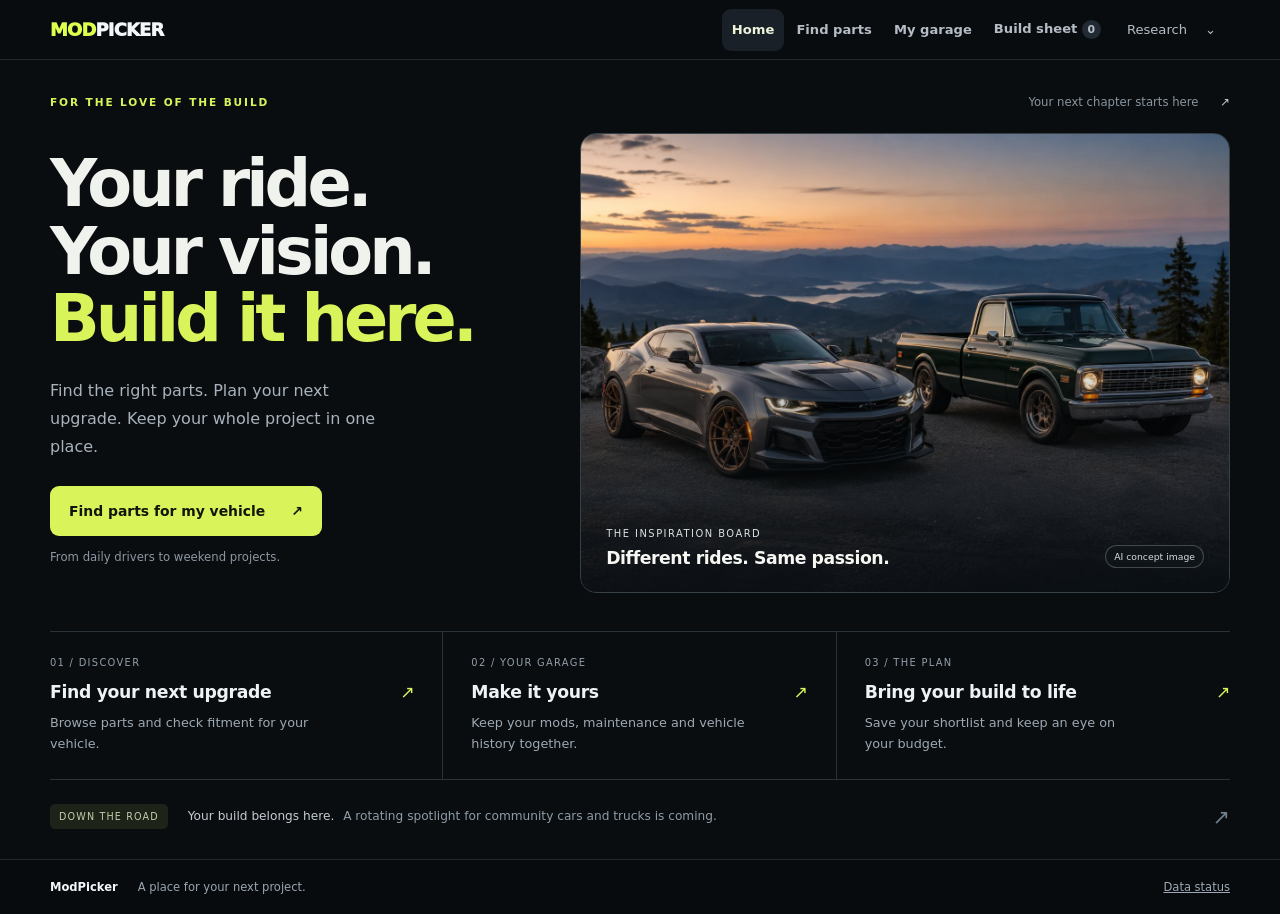
==== commit cc521cd1: "Simplify homepage with vehicle showcase and clear navigation" ====
--- a/index.html
+++ b/index.html
@@ -7,21 +7,48 @@
   <title>ModPicker — Build smarter</title>
   <link rel="stylesheet" href="styles.css" />
   <link rel="stylesheet" href="enhancements.css" /><link rel="stylesheet" href="polish.css" />
+  <link rel="stylesheet" href="home.css" />
 </head>
-<body>
+<body data-view="home">
+  <a class="skip-link" href="#mainContent">Skip to content</a>
   <header class="topbar">
-    <a class="brand" href="#" data-route="catalog"><span>MOD</span>PICKER</a>
-    <nav class="main-nav" aria-label="Primary navigation">
-      <button class="nav-link active" data-route="catalog">Parts</button>
+    <a class="brand" href="#" data-route="home" aria-label="ModPicker home"><span>MOD</span>PICKER</a>
+    <nav id="mainNav" class="main-nav" aria-label="Primary navigation">
+      <button class="nav-link active" data-route="home">Home</button>
+      <button class="nav-link" data-route="catalog">Find parts</button>
+      <button class="nav-link" data-route="garage" data-route-bound="1">My garage</button>
+      <button class="nav-link" data-route="build">Build sheet <span id="buildNavCount" class="nav-count">0</span></button>
+      <details class="research-nav"><summary>Research <span aria-hidden="true">⌄</span></summary><div class="research-menu">
       <button class="nav-link" data-route="prices">Price Finder <span id="priceNavCount" class="nav-count">0</span></button>
       <button class="nav-link" data-route="rankings">Rankings</button>
       <button class="nav-link" data-route="compare">Compare <span id="compareNavCount" class="nav-count">0</span></button>
-      <button class="nav-link" data-route="build">Build Sheet <span id="buildNavCount" class="nav-count">0</span></button>
+      </div></details>
     </nav>
-    <button id="mobileMenuButton" class="mobile-menu">Menu</button>
+    <button id="mobileMenuButton" class="mobile-menu" aria-controls="mainNav" aria-expanded="false">Menu</button>
   </header>
 
-  <main>
+  <main id="mainContent" tabindex="-1">
+    <section id="homeView" class="view active-view shell" aria-labelledby="homeTitle">
+      <div class="home-intro"><span class="eyebrow">For the love of the build</span><span class="home-edition">Your next chapter starts here <span aria-hidden="true">↗</span></span></div>
+      <div class="home-hero">
+        <div class="home-copy">
+          <h1 id="homeTitle">Your ride.<br>Your vision.<br><em>Build it here.</em></h1>
+          <p>Find the right parts. Plan your next upgrade. Keep your whole project in one place.</p>
+          <button class="button primary home-cta" data-home-go="catalog">Find parts for my vehicle <span aria-hidden="true">↗</span></button>
+          <span class="home-small-note">From daily drivers to weekend projects.</span>
+        </div>
+        <figure class="vehicle-showcase">
+          <img src="assets/garage-showcase.webp" width="1536" height="1024" fetchpriority="high" alt="A silver sports coupe and a green classic pickup at a mountain overlook at dusk." />
+          <figcaption><div><span class="showcase-kicker">The inspiration board</span><strong>Different rides. Same passion.</strong></div><span class="concept-label">AI concept image</span></figcaption>
+        </figure>
+      </div>
+      <div class="home-paths" aria-label="Start your project">
+        <button class="home-path" data-home-go="catalog"><span class="path-number">01 / DISCOVER</span><span class="path-title">Find your next upgrade <span aria-hidden="true">↗</span></span><span class="path-description">Browse parts and check fitment for your vehicle.</span></button>
+        <button class="home-path" data-home-go="garage"><span class="path-number">02 / YOUR GARAGE</span><span class="path-title">Make it yours <span aria-hidden="true">↗</span></span><span class="path-description">Keep your mods, maintenance and vehicle history together.</span></button>
+        <button class="home-path" data-home-go="build"><span class="path-number">03 / THE PLAN</span><span class="path-title">Bring your build to life <span aria-hidden="true">↗</span></span><span class="path-description">Save your shortlist and keep an eye on your budget.</span></button>
+      </div>
+      <aside class="community-preview" aria-label="Upcoming community showcase"><span class="coming-label">Down the road</span><p><strong>Your build belongs here.</strong> A rotating spotlight for community cars and trucks is coming.</p><span class="community-mark" aria-hidden="true">↗</span></aside>
+    </section>
     <section class="vehicle-strip">
       <div class="vehicle-strip-inner">
         <div class="vehicle-title"><span class="eyebrow">Your garage</span><strong id="vehicleName">Select a vehicle</strong><div class="browse-mode" role="tablist" aria-label="Catalog scope"><button id="vehicleModeButton" class="mode-button active" role="tab" aria-selected="true">Car</button><button id="platformModeButton" class="mode-button" role="tab" aria-selected="false">Engine / platform</button></div></div>
@@ -46,7 +73,7 @@
 
     <div class="shell prototype-banner"><strong>Evidence-first catalog:</strong> automated product and vehicle updates. Ratings require published review data. <a href="data-status.html">View pipeline health</a>.</div>
 
-    <section id="catalogView" class="view active-view">
+    <section id="catalogView" class="view">
       <div class="hero shell">
         <div><span class="eyebrow">Automotive build planning</span><h1>Find parts that fit.<br>Research before you wrench.</h1><p>Compare compatible upgrades, rankings, seller pricing, owner discussions, install resources, prerequisites and complete build sheets in one place.</p></div>
         <div class="hero-stats"><div><strong id="heroCompatible">0</strong><span>catalog parts</span></div><div><strong id="heroCategories">0</strong><span>categories</span></div><div><strong id="heroOffers">0</strong><span>price offers</span></div><div><strong id="heroWatched">0</strong><span>watched prices</span></div></div>
@@ -98,7 +125,7 @@
 
   <dialog id="partDialog" class="part-dialog"><button id="dialogClose" class="dialog-close" aria-label="Close">×</button><div id="partDialogContent"></div></dialog>
   <div id="toast" class="toast" role="status" aria-live="polite"></div>
-  <footer><div class="shell footer-inner"><strong>ModPicker</strong><span>Compatibility + pricing + research + rankings + build sheets for automotive upgrades.</span></div></footer>
+  <footer><div class="shell footer-inner"><strong>ModPicker</strong><span>A place for your next project.</span><a href="data-status.html">Data status</a></div></footer>
 
   <script src="data.js"></script>
   <script src="data-extra.js"></script>
--- a/polish.css
+++ b/polish.css
@@ -8,3 +8,4 @@
 .vehicle-selectors[hidden]{display:none!important}
 
 .application-search{display:flex;flex-direction:column;gap:.35rem;margin-bottom:.65rem}.application-search input{width:100%;min-width:0;font-size:1rem;padding:.65rem;border:1px solid #64748b;border-radius:8px}.application-results{display:flex;flex-direction:column;gap:.4rem;max-height:320px;overflow:auto;margin-bottom:.7rem}.application-results[hidden]{display:none}.application-results button{text-align:left;white-space:normal}.application-results p{margin:.3rem 0}
+.filter-advanced-toggle{display:none}@media(max-width:720px){.filter-panel .filter-advanced-toggle{display:block;width:100%;grid-column:1/-1}.filter-panel .advanced-filter{display:none}.filter-panel.show-advanced .advanced-filter{display:flex;flex-direction:column}.filter-panel,.filter-panel>*,.filter-panel label,.filter-panel input,.filter-panel select,.content-grid,.content-grid>*,.category-sidebar,#categoryButtons,.part-grid,.part-card,.part-price-row,.card-actions{min-width:0;max-width:100%}.filter-panel.show-advanced .check-filter{flex-direction:row;align-items:center;min-height:42px;height:auto;white-space:normal}.filter-panel.show-advanced .check-filter input{width:auto;flex:0 0 auto}.category-sidebar{overflow:hidden}#categoryButtons{overflow-x:auto;overscroll-behavior-x:contain}.part-price-row{flex-wrap:wrap;gap:12px}.card-actions{justify-content:flex-end;flex-wrap:wrap}}
--- a/home.css
+++ b/home.css
@@ -0,0 +1,94 @@
+/* Home is a quiet entry point; the catalog keeps its full research controls. */
+body[data-view="home"] .vehicle-strip,
+body[data-view="home"] .prototype-banner { display: none; }
+.hero-stats[hidden] { display: none !important; }
+.skip-link { position: fixed; left: 20px; top: -80px; z-index: 100; background: #d9f45b; color: #111; padding: 12px 18px; border-radius: 8px; }
+.skip-link:focus { top: 10px; }
+:is(button, a, summary, input, select):focus-visible { outline: 2px solid #d9f45b; outline-offset: 4px; }
+#mainContent:focus { outline: none; }
+body.ui-refresh .topbar { height: 76px; }
+body.ui-refresh .main-nav { justify-content: flex-end; gap: 9px; }
+body.ui-refresh .nav-link { min-height: 42px; padding: 10px 14px; color: #b4bdc5; }
+body.ui-refresh .nav-link.active { color: #edf3db; background: #22291c; }
+.nav-count:empty { display: none; }
+.research-nav { position: relative; color: #b4bdc5; font-size: .82rem; }
+.research-nav summary { cursor: pointer; list-style: none; display: flex; gap: 18px; align-items: center; padding: 12px 14px; border-radius: 9px; }
+.research-nav summary::-webkit-details-marker { display: none; }
+.research-nav[open] summary, .research-nav:has(.active) summary { background: #1a2027; color: #f3f5f7; }
+.research-menu { position: absolute; top: calc(100% + 8px); right: 0; width: 205px; padding: 7px; background: #151b21; border: 1px solid #303a44; border-radius: 12px; box-shadow: 0 18px 45px #0008; z-index: 30; }
+body.ui-refresh .research-menu .nav-link { display: block; width: 100%; text-align: left; margin: 3px 0; }
+body.ui-refresh #homeView { padding: 35px 0 30px; }
+.home-intro { display: flex; justify-content: space-between; align-items: center; padding-bottom: 24px; }
+.home-intro .eyebrow { color: #d9f45b; font-size: .66rem; letter-spacing: .18em; }
+.home-edition { color: #88959f; font-size: .73rem; }
+.home-edition span { margin-left: 18px; color: #cbd2d7; }
+.home-hero { display: grid; grid-template-columns: .86fr 1.14fr; min-height: 460px; gap: 40px; align-items: center; }
+.home-copy { padding: 12px 0 24px; }
+.home-copy h1 { margin: 0; color: #f0f2ee; font-size: clamp(3rem, 5.1vw, 4.6rem); font-weight: 750; line-height: 1.04; letter-spacing: -.06em; }
+.home-copy h1 em { color: #d9f45b; font-style: normal; }
+.home-copy p { color: #a9b3bd; font-size: 1rem; line-height: 1.75; max-width: 345px; margin: 24px 0 25px; }
+body.ui-refresh .home-cta { min-height: 50px; display: inline-flex; align-items: center; justify-content: space-between; gap: 26px; padding: 14px 19px; font-size: .87rem; color: #111609; }
+.home-small-note { display: block; margin-top: 14px; color: #8b97a2; font-size: .73rem; }
+.vehicle-showcase { margin: 0; position: relative; height: 460px; overflow: hidden; border-radius: 16px; background: #202c33; border: 1px solid #354047; }
+.vehicle-showcase img { width: 100%; height: 100%; object-fit: cover; object-position: 50% 50%; display: block; }
+.vehicle-showcase::after { content: ''; position: absolute; inset: 45% 0 0; background: linear-gradient(transparent, #090e13e8); pointer-events: none; }
+.vehicle-showcase figcaption { position: absolute; inset: auto 25px 24px; display: flex; align-items: end; gap: 12px; justify-content: space-between; z-index: 1; }
+.showcase-kicker { display: block; color: #dbe0e3; font-size: .62rem; text-transform: uppercase; letter-spacing: .15em; margin-bottom: 9px; }
+.vehicle-showcase strong { color: #f6f6f2; font-weight: 550; font-size: 1.08rem; letter-spacing: -.025em; }
+.concept-label { white-space: nowrap; font-size: .58rem; color: #d7dce0; border: 1px solid #78828a7a; border-radius: 30px; padding: 5px 8px; background: #10171b80; }
+.home-paths { display: grid; grid-template-columns: repeat(3, minmax(0, 1fr)); margin-top: 38px; border-top: 1px solid #293139; border-bottom: 1px solid #293139; }
+.home-path { color: #eff2f4; background: transparent; border: 0; text-align: left; cursor: pointer; font: inherit; padding: 25px 28px; border-right: 1px solid #293139; transition: background .18s ease; }
+.home-path:first-child { padding-left: 0; }
+.home-path:last-child { border: 0; padding-right: 0; }
+.home-path:hover { background: #ffffff04; }
+.path-number { display: block; color: #929eaa; font-size: .62rem; letter-spacing: .13em; margin-bottom: 14px; }
+.path-title { display: flex; justify-content: space-between; gap: 10px; font-size: 1.08rem; font-weight: 600; letter-spacing: -.02em; }
+.path-title > span { color: #d9f45b; font-weight: 400; }
+.path-description { display: block; color: #9da9b3; font-size: .8rem; line-height: 1.65; max-width: 280px; margin-top: 10px; }
+.community-preview { display: flex; align-items: center; gap: 20px; padding: 24px 0 0; }
+.coming-label { flex-shrink: 0; font-size: .6rem; text-transform: uppercase; letter-spacing: .12em; color: #c5cca9; background: #1d2319; padding: 7px 9px; border-radius: 5px; }
+.community-preview p { margin: 0; color: #8f9da7; font-size: .76rem; line-height: 1.7; }
+.community-preview strong { color: #c4cdd3; font-weight: 500; margin-right: 5px; }
+.community-mark { margin-left: auto; color: #71808a; font-size: 1.3rem; }
+body.ui-refresh #catalogView .hero { padding: 28px 0 22px; display: block; }
+body.ui-refresh #catalogView .hero h1 { font-size: 2.1rem; line-height: 1.1; }
+body.ui-refresh #catalogView .hero p { font-size: .88rem; }
+body.ui-refresh .footer-inner { align-items: center; gap: 20px; font-size: .72rem; }
+.footer-inner a { color: #9ca9b4; margin-left: auto; }
+@media (prefers-reduced-motion: reduce) { .home-path { transition: none; } html { scroll-behavior: auto; } }
+@media (max-width: 1050px) {
+ .home-hero { gap: 24px; min-height: 410px; }
+ .vehicle-showcase { height: 410px; }
+ .vehicle-showcase figcaption { flex-direction: column; align-items: start; inset: auto 18px 20px; }
+ .home-copy h1 { font-size: clamp(2.8rem, 5.5vw, 4rem); }
+ .home-path { padding: 22px 18px; }
+}
+@media (max-width: 760px) {
+ body.ui-refresh .topbar { height: 64px; padding: 0 20px; }
+ body.ui-refresh #homeView { width: calc(100% - 40px); padding-top: 25px; }
+ body.ui-refresh .main-nav { top: 60px; gap: 6px; }
+ body.ui-refresh .main-nav .nav-link { padding: 12px; }
+ .research-nav { grid-column: 1/-1; }
+ .research-menu { position: static; width: 100%; box-shadow: none; margin-top: 5px; }
+ .research-nav summary { min-height: 44px; }
+ .home-intro { padding-bottom: 25px; }
+ .home-edition { display: none; }
+ .home-hero { grid-template-columns: 1fr; gap: 24px; }
+ .home-copy { padding: 0; }
+ .home-copy h1 { font-size: clamp(3rem, 10vw, 4rem); }
+ .home-copy p { max-width: 420px; margin: 18px 0 20px; font-size: .94rem; }
+ .vehicle-showcase { height: auto; aspect-ratio: 1.45; border-radius: 12px; }
+ .vehicle-showcase figcaption { flex-direction: row; align-items: end; inset: auto 16px 17px; }
+ .vehicle-showcase strong { font-size: .95rem; }
+ .showcase-kicker { font-size: .54rem; }
+ .concept-label { font-size: .5rem; padding: 4px 6px; }
+ .home-paths { margin-top: 26px; grid-template-columns: 1fr; }
+ .home-path, .home-path:first-child, .home-path:last-child { padding: 22px 0; border-right: 0; border-bottom: 1px solid #293139; }
+ .home-path:last-child { border-bottom: 0; }
+ .path-number { margin-bottom: 9px; }
+ .path-description { max-width: 100%; }
+ .community-preview { gap: 12px; align-items: start; flex-wrap: wrap; }
+ .community-preview p { flex-basis: 100%; }
+ .community-mark { display: none; }
+ body.ui-refresh .footer-inner { flex-wrap: wrap; gap: 10px 18px; }
+}
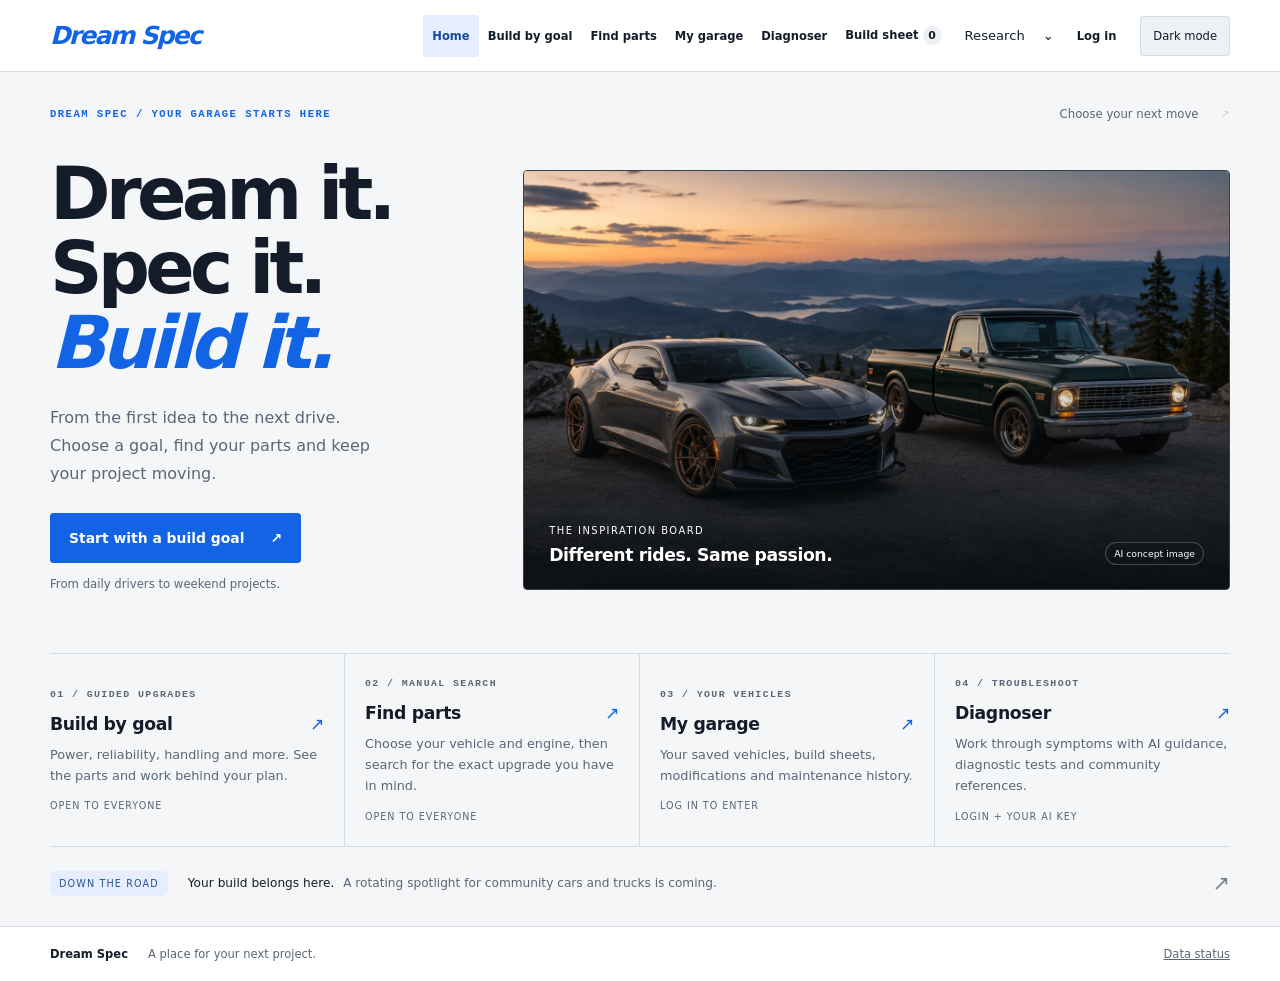
==== commit 5d084c25: "Introduce Dream Spec hub, reversible themes and authenticated vehicle tools" ====
--- a/index.html
+++ b/index.html
@@ -3,38 +3,45 @@
 <head>
   <meta charset="utf-8" />
   <meta name="viewport" content="width=device-width,initial-scale=1" />
-  <meta name="description" content="ModPicker - automotive parts compatibility, rankings, pricing, research and build sheets." />
-  <title>ModPicker — Build smarter</title>
+  <meta name="description" content="Dream Spec - automotive parts compatibility, rankings, pricing, research and build sheets." />
+  <title>Dream Spec — Build smarter</title>
+  <script src="dreamspec-config.js"></script>
+  <script src="ds-appearance.js"></script>
   <link rel="stylesheet" href="styles.css" />
   <link rel="stylesheet" href="enhancements.css" /><link rel="stylesheet" href="polish.css" />
   <link rel="stylesheet" href="home.css" />
+  <link rel="stylesheet" href="dreamspec-theme.css" />
 </head>
 <body data-view="home">
   <a class="skip-link" href="#mainContent">Skip to content</a>
   <header class="topbar">
-    <a class="brand" href="#" data-route="home" aria-label="ModPicker home"><span>MOD</span>PICKER</a>
+    <a class="brand" href="#" data-route="home" aria-label="Dream Spec home">Dream <span>Spec</span></a>
     <nav id="mainNav" class="main-nav" aria-label="Primary navigation">
       <button class="nav-link active" data-route="home">Home</button>
+      <button class="nav-link" data-route="goals">Build by goal</button>
       <button class="nav-link" data-route="catalog">Find parts</button>
       <button class="nav-link" data-route="garage" data-route-bound="1">My garage</button>
+      <button class="nav-link" data-route="diagnose">Diagnoser</button>
       <button class="nav-link" data-route="build">Build sheet <span id="buildNavCount" class="nav-count">0</span></button>
       <details class="research-nav"><summary>Research <span aria-hidden="true">⌄</span></summary><div class="research-menu">
       <button class="nav-link" data-route="prices">Price Finder <span id="priceNavCount" class="nav-count">0</span></button>
       <button class="nav-link" data-route="rankings">Rankings</button>
       <button class="nav-link" data-route="compare">Compare <span id="compareNavCount" class="nav-count">0</span></button>
       </div></details>
+      <button id="accountButton" class="nav-link" data-route="account">Log in</button>
     </nav>
+    <button id="colorModeToggle" class="ds-color-toggle" aria-label="Toggle dark mode" aria-pressed="false">Dark mode</button>
     <button id="mobileMenuButton" class="mobile-menu" aria-controls="mainNav" aria-expanded="false">Menu</button>
   </header>
 
   <main id="mainContent" tabindex="-1">
     <section id="homeView" class="view active-view shell" aria-labelledby="homeTitle">
-      <div class="home-intro"><span class="eyebrow">For the love of the build</span><span class="home-edition">Your next chapter starts here <span aria-hidden="true">↗</span></span></div>
+      <div class="home-intro"><span class="eyebrow">Dream Spec / Your garage starts here</span><span class="home-edition">Choose your next move <span aria-hidden="true">↗</span></span></div>
       <div class="home-hero">
         <div class="home-copy">
-          <h1 id="homeTitle">Your ride.<br>Your vision.<br><em>Build it here.</em></h1>
-          <p>Find the right parts. Plan your next upgrade. Keep your whole project in one place.</p>
-          <button class="button primary home-cta" data-home-go="catalog">Find parts for my vehicle <span aria-hidden="true">↗</span></button>
+          <h1 id="homeTitle">Dream it.<br>Spec it.<br><em>Build it.</em></h1>
+          <p>From the first idea to the next drive. Choose a goal, find your parts and keep your project moving.</p>
+          <button class="button primary home-cta" data-home-go="goals">Start with a build goal <span aria-hidden="true">↗</span></button>
           <span class="home-small-note">From daily drivers to weekend projects.</span>
         </div>
         <figure class="vehicle-showcase">
@@ -42,10 +49,11 @@
           <figcaption><div><span class="showcase-kicker">The inspiration board</span><strong>Different rides. Same passion.</strong></div><span class="concept-label">AI concept image</span></figcaption>
         </figure>
       </div>
-      <div class="home-paths" aria-label="Start your project">
-        <button class="home-path" data-home-go="catalog"><span class="path-number">01 / DISCOVER</span><span class="path-title">Find your next upgrade <span aria-hidden="true">↗</span></span><span class="path-description">Browse parts and check fitment for your vehicle.</span></button>
-        <button class="home-path" data-home-go="garage"><span class="path-number">02 / YOUR GARAGE</span><span class="path-title">Make it yours <span aria-hidden="true">↗</span></span><span class="path-description">Keep your mods, maintenance and vehicle history together.</span></button>
-        <button class="home-path" data-home-go="build"><span class="path-number">03 / THE PLAN</span><span class="path-title">Bring your build to life <span aria-hidden="true">↗</span></span><span class="path-description">Save your shortlist and keep an eye on your budget.</span></button>
+      <div class="home-paths ds-hub-paths" aria-label="Choose your next move">
+        <button class="home-path" data-home-go="goals"><span class="path-number">01 / GUIDED UPGRADES</span><span class="path-title">Build by goal <span aria-hidden="true">↗</span></span><span class="path-description">Power, reliability, handling and more. See the parts and work behind your plan.</span><span class="ds-path-access">Open to everyone</span></button>
+        <button class="home-path" data-home-go="catalog"><span class="path-number">02 / MANUAL SEARCH</span><span class="path-title">Find parts <span aria-hidden="true">↗</span></span><span class="path-description">Choose your vehicle and engine, then search for the exact upgrade you have in mind.</span><span class="ds-path-access">Open to everyone</span></button>
+        <button class="home-path" data-home-go="garage"><span class="path-number">03 / YOUR VEHICLES</span><span class="path-title">My garage <span aria-hidden="true">↗</span></span><span class="path-description">Your saved vehicles, build sheets, modifications and maintenance history.</span><span class="ds-path-access">Log in to enter</span></button>
+        <button class="home-path" data-home-go="diagnose"><span class="path-number">04 / TROUBLESHOOT</span><span class="path-title">Diagnoser <span aria-hidden="true">↗</span></span><span class="path-description">Work through symptoms with AI guidance, diagnostic tests and community references.</span><span class="ds-path-access">Login + your AI key</span></button>
       </div>
       <aside class="community-preview" aria-label="Upcoming community showcase"><span class="coming-label">Down the road</span><p><strong>Your build belongs here.</strong> A rotating spotlight for community cars and trucks is coming.</p><span class="community-mark" aria-hidden="true">↗</span></aside>
     </section>
@@ -59,7 +67,7 @@
             <label><span>Make</span><select id="makeSelect"></select></label>
             <label><span>Model</span><select id="modelSelect"></select></label>
             <label><span>Year</span><select id="yearSelect"></select></label>
-            <label><span>Variant</span><select id="variantSelect"></select></label>
+            <label><span>Engine / variant</span><select id="variantSelect"></select></label>
           </div>
           <div id="platformSelectors" class="vehicle-selectors platform-selectors" hidden>
             <label><span>Make</span><select id="platformMakeSelect"></select></label>
@@ -67,7 +75,7 @@
             <label><span>Application</span><select id="platformApplicationSelect"></select></label>
           </div>
         </div>
-        <div class="vehicle-side"><label><span>Goal</span><select id="goalSelect"><option value="balanced">Balanced street</option><option value="reliability">Reliability</option><option value="power">Power</option><option value="handling">Handling</option><option value="track">Track</option><option value="budget">Budget</option></select></label><div id="vehicleBadges" class="vehicle-badges"></div></div>
+        <div class="vehicle-side"><label><span>Goal</span><select id="goalSelect"><option value="balanced">Balanced street</option><option value="reliability">Reliability</option><option value="power">Power</option><option value="handling">Handling</option><option value="track">Track</option><option value="budget">Budget</option><option value="offroad">Off-road</option><option value="lightweight">Weight reduction</option><option value="safety">Safety</option></select></label><div id="vehicleBadges" class="vehicle-badges"></div></div>
       </div>
     </section>
 
@@ -98,6 +106,49 @@
       </section>
     </section>
 
+
+    <section id="goalsView" class="view shell ds-workspace" aria-labelledby="goalsTitle">
+      <div class="page-head"><div><span class="eyebrow">01 / Guided upgrades</span><h1 id="goalsTitle">What’s your next goal?</h1><p>Select a vehicle above, then choose a direction for your build.</p></div></div>
+      <div id="goalCards" class="ds-goal-grid"></div>
+      <form id="guidedPlanForm" class="ds-card ds-form-grid">
+        <label>Build goal<select id="guidedGoal"><option value="power">Make more power</option><option value="reliability">Make it more reliable</option><option value="handling">Make it handle better</option><option value="offroad">Make it more off-road capable</option><option value="lightweight">Make it lighter</option><option value="safety">Make it safer</option><option value="balanced">Balanced street build</option><option value="track">Get it ready for the track</option><option value="budget">Build on a budget</option></select></label>
+        <label>Total build budget ($)<input id="guidedBudget" type="number" min="0" max="10000000" step="100" placeholder="Optional"></label>
+        <label>Labor rate / hour ($)<input id="guidedLabor" type="number" min="0" max="10000" step="5" placeholder="Optional"></label>
+        <button class="button primary" type="submit">Preview my plan ↗</button>
+      </form>
+      <div id="guidedPlan" aria-live="polite"></div>
+    </section>
+    <section id="accountView" class="view shell ds-workspace" aria-labelledby="accountTitle">
+      <div class="page-head"><div><span class="eyebrow">Your Dream Spec account</span><h1 id="accountTitle">Your garage. Your progress.</h1><p>Log in to save your vehicles and service history or use the Diagnoser.</p></div></div>
+      <div class="ds-account-grid"><div class="ds-card">
+        <form id="accountForm" class="ds-stack">
+          <label>Email<input name="email" type="email" autocomplete="email" required maxlength="254"></label>
+          <label>Password<input name="password" type="password" autocomplete="current-password" minlength="12" maxlength="256" required></label>
+          <div class="ds-actions"><button class="button primary" type="submit" value="login">Log in</button><button class="button secondary" type="submit" value="signup">Create account</button><button id="forgotPassword" type="button" class="button secondary">Reset password</button></div>
+          <p class="ds-muted">Use at least 12 characters for a new password.</p>
+        </form>
+        <form id="passwordRecoveryForm" class="ds-stack" hidden><label>New password<input name="password" type="password" autocomplete="new-password" minlength="12" maxlength="256" required></label><button class="button primary" type="submit">Save new password</button></form>
+        <div id="signedInAccount" hidden><p>Signed in as <strong id="accountEmail"></strong></p><button id="signOutButton" class="button secondary">Log out</button></div>
+        <p id="accountStatus" role="status"></p>
+      </div><aside class="ds-card"><span class="eyebrow">Make it feel like your garage</span><h2>Appearance</h2><label>Menu style<select id="appearanceSelect"><option value="racing">Racing</option><option value="classic">Classic</option></select></label><p>Use the header toggle for light or dark mode. Classic + Dark restores the previous visual style.</p><p class="ds-muted">These preferences stay in this browser.</p></aside></div>
+    </section>
+    <section id="diagnoseView" class="view shell ds-workspace" aria-labelledby="diagnoseTitle">
+      <div class="page-head"><div><span class="eyebrow">04 / Troubleshoot</span><h1 id="diagnoseTitle">Get to the root of it.</h1><p>Describe the symptoms. Build a test plan. Verify the fault before replacing parts.</p></div></div>
+      <section class="ds-card">
+        <h2>Your AI connection</h2><p>Use your OpenAI API key. Diagnostic and web-search calls are billed to your API account. Your key stays in this tab’s memory and is cleared when you log out or reload.</p>
+        <form id="diagnosisKeyForm" class="ds-form-grid"><label>OpenAI API key<input id="diagnosisApiKey" type="password" autocomplete="off" spellcheck="false" required placeholder="sk-…"></label><button type="submit" class="button primary">Connect my key</button></form>
+        <p id="aiConnectionStatus" role="status"></p><button id="disconnectAI" class="button secondary" hidden>Disconnect AI key</button>
+      </section>
+      <form id="diagnosisForm" class="ds-card ds-stack" hidden>
+        <label>Saved vehicle<select id="diagnoseVehicle" name="vehicle" required></select></label>
+        <p class="ds-muted">Add your vehicle in My Garage first. The selected vehicle, symptoms and relevant maintenance context will be sent to OpenAI.</p>
+        <label>Symptoms<textarea name="symptoms" minlength="8" maxlength="4000" rows="5" required placeholder="When does it happen? What do you hear, feel or see? What have you tested?"></textarea></label>
+        <label>Trouble codes<input name="codes" maxlength="120" placeholder="P0171, P0300" autocomplete="off"></label>
+        <button type="submit" class="button primary">Research and diagnose ↗</button>
+      </form>
+      <p id="diagnosisStatus" role="status"></p><div id="diagnosisResult" aria-live="polite"></div>
+    </section>
+
     <section id="pricesView" class="view shell">
       <div class="page-head"><div><span class="eyebrow">Seller comparison</span><h1>Price finder.</h1></div><p>Compare seller snapshots, live API offers when available, seller spread, watch parts, and jump out to verify current price, stock and shipping.</p></div>
       <div id="priceSummary" class="price-summary"></div><div id="bestDealText" class="price-note"></div><div id="priceTable" class="ranking-table"></div>
@@ -125,16 +176,20 @@
 
   <dialog id="partDialog" class="part-dialog"><button id="dialogClose" class="dialog-close" aria-label="Close">×</button><div id="partDialogContent"></div></dialog>
   <div id="toast" class="toast" role="status" aria-live="polite"></div>
-  <footer><div class="shell footer-inner"><strong>ModPicker</strong><span>A place for your next project.</span><a href="data-status.html">Data status</a></div></footer>
+  <footer><div class="shell footer-inner"><strong>Dream Spec</strong><span>A place for your next project.</span><a href="data-status.html">Data status</a></div></footer>
 
   <script src="data.js"></script>
   <script src="data-extra.js"></script>
   <script src="pipeline-data.js"></script>
   <script src="pipeline-bridge.js"></script>
+  <script src="ds-core.js"></script>
+  <script src="ds-auth.js"></script>
+  <script src="ds-owned.js"></script>
   <script src="app-v2.js"></script>
   <script src="research.js"></script>
   <script src="curated-discussions.js"></script>
   <script src="trust-ui.js"></script>
   <script src="supabase-bridge.js"></script>
+  <script src="ds-hub.js"></script>
 </body>
 </html>
--- a/dreamspec-theme.css
+++ b/dreamspec-theme.css
@@ -0,0 +1,135 @@
+/* Removable appearance layer. Classic + Dark leaves the previous screen styling intact. */
+html[data-ds-color="light"]{
+ --bg:#f5f6f8;--panel:#fff;--panel2:#edf0f4;--panel3:#e2e7ee;--soft:#f6f8fb;
+ --text:#141c29;--muted:#596776;--line:#d5dce5;--accent:#1264e4;--accent2:#157450;
+ --warn:#9b6200;--danger:#b52936;--blue:#1264e4;--shadow:0 12px 32px #1e334414;
+ color-scheme:light;
+}
+html[data-ds-color="dark"]{color-scheme:dark}
+html[data-ds-color="light"] body.ui-refresh{background:var(--bg);color:var(--text)}
+html[data-ds-color="light"] body.ui-refresh :is(.topbar,.vehicle-strip,footer){background:var(--panel);border-color:var(--line)}
+html[data-ds-color="light"] body.ui-refresh :is(.part-card,.filter-panel,.garage-card,.garage-hero-card,.maintenance-card,.build-category,.build-summary-card,.compat-card,.coverage-panel,.price-note,.research-menu,.part-dialog,.ranking-row,.price-row,.build-controls,.empty-state,.dialog-box,.dialog-grid>div,.price-summary>div,.ranking-summary>div,.top-pick-card,.suggestion-card,.alternative-card,.dialog-callout,.rank-controls,.compare-cell,.research-link,.install-step,.ds-card){background:var(--panel);border-color:var(--line);color:var(--text)}
+html[data-ds-color="light"] body.ui-refresh :is(input,select,textarea,.summary-grid div,.garage-context-summary,.garage-profile-meter,.research-warning,.tools-list .tool-chip,.planner-summary,.build-category-head,.compare-label,.ranking-row.header,.price-row.header,.tag,.badge,.category-button,.ds-empty,.result-count,.nav-count){background:var(--panel2);color:var(--text);border-color:var(--line)}
+html[data-ds-color="light"] body.ui-refresh :is(.button.secondary,.icon-button,.mobile-menu,.nav-link,.research-nav,.home-path,.mode-button){color:var(--text);border-color:var(--line)}
+html[data-ds-color="light"] body.ui-refresh .button.secondary,
+html[data-ds-color="light"] body.ui-refresh .icon-button{background:var(--panel2)}
+html[data-ds-color="light"] body.ui-refresh :is(.nav-link.active,.category-button.active,.research-nav[open] summary){background:#e5edff;color:#16499b;border-color:#afc8f4}
+html[data-ds-color="light"] body.ui-refresh :is(.hero h1,.home-copy h1,.page-head h1,.path-title,.home-path,.community-preview strong){color:var(--text)}
+html[data-ds-color="light"] body.ui-refresh :is(.hero p,.home-copy p,.path-description,.home-small-note,.path-number,.home-edition,.community-preview p,.footer-inner,.footer-inner a,.prototype-banner,.prototype-banner strong){color:var(--muted)}
+html[data-ds-color="light"] body.ui-refresh :is(.home-copy h1 em,.home-intro .eyebrow,.eyebrow,.path-title>span){color:var(--accent)}
+html[data-ds-color="light"] body.ui-refresh .button.primary{background:var(--accent);color:white}
+html[data-ds-color="light"] body.ui-refresh :is(.home-paths,.home-path){border-color:var(--line)}
+html[data-ds-color="light"] body.ui-refresh .coming-label{background:#e5edff;color:#245391}
+html[data-ds-color="light"] body.ui-refresh .fitment-line{color:#176b4f}
+html[data-ds-color="light"] body.ui-refresh .button.danger{background:#fff0f0;color:#a72a37;border-color:#e5bac0}
+html[data-ds-color="light"] body.ui-refresh .score-chip{background:#d9f45b;color:#17200a}
+html[data-ds-color="light"] body.ui-refresh a{color:var(--accent)}
+html[data-ds-color="light"] body.ui-refresh .vehicle-showcase :is(strong,.concept-label,.showcase-kicker){color:white}
+html[data-ds-color="light"] body.ui-refresh .main-nav{border-color:var(--line)}
+/* New feature layouts work with both the classic and racing appearance. */
+[hidden]{display:none!important}
+.ds-workspace{padding-bottom:70px}
+.ds-card{background:var(--panel);border:1px solid var(--line);border-radius:12px;padding:24px;margin-bottom:18px;min-width:0}
+.ds-card>h2:first-child,.ds-card>h3:first-child{margin-top:0}
+.ds-card p{line-height:1.7;color:var(--muted)}
+.ds-stack{display:grid;gap:18px}
+.ds-form-grid{display:grid;grid-template-columns:repeat(3,minmax(0,1fr));gap:14px;align-items:end}
+.ds-form-grid>.button{min-height:44px}
+.ds-actions{display:flex;gap:10px;flex-wrap:wrap;margin:14px 0 0}
+.ds-account-grid{display:grid;grid-template-columns:1.3fr 1fr;gap:24px;align-items:start}
+.ds-muted{font-size:.85rem;color:var(--muted);line-height:1.6}
+.ds-notice{border-left:3px solid var(--accent);padding:10px 14px;background:var(--panel2);color:var(--muted);font-size:.86rem;line-height:1.65}
+.ds-empty{border:1px dashed var(--line);border-radius:12px;padding:36px 24px;color:var(--muted);margin-bottom:20px}
+.ds-color-toggle{border:1px solid var(--line);background:var(--panel2);color:var(--text);border-radius:8px;padding:9px 12px;min-height:40px;white-space:nowrap;font-size:.72rem;cursor:pointer}
+.ds-goal-grid{display:grid;grid-template-columns:repeat(3,minmax(0,1fr));gap:12px;margin-bottom:24px}
+.ds-goal-tile{position:relative;display:grid;gap:10px;text-align:left;border:1px solid var(--line);border-radius:10px;background:var(--panel);color:var(--text);padding:20px;cursor:pointer;font:inherit;min-height:115px}
+.ds-goal-tile>span:last-child{position:absolute;right:15px;top:15px;color:var(--accent)}
+.ds-goal-tile[aria-pressed="true"]{border-color:var(--accent);box-shadow:inset 3px 0 var(--accent)}
+.ds-telemetry{font-family:ui-monospace,SFMono-Regular,Consolas,monospace;font-size:.65rem;letter-spacing:.16em;text-transform:uppercase;color:var(--muted)}
+.ds-plan-summary{display:grid;grid-template-columns:repeat(3,minmax(0,1fr));gap:12px;margin:24px 0}
+.ds-plan-summary>div{padding:20px;background:var(--panel);border:1px solid var(--line);border-radius:10px}
+.ds-plan-summary span{display:block;color:var(--muted);font-size:.7rem;text-transform:uppercase;letter-spacing:.09em;margin-bottom:10px}
+.ds-plan-summary strong{font-size:1.5rem;font-family:ui-monospace,Consolas,monospace}
+.ds-plan-part{display:grid;grid-template-columns:1fr auto;align-items:center;gap:18px;background:var(--panel);border:1px solid var(--line);border-radius:12px;padding:22px;margin-bottom:12px}
+.ds-plan-part h3{margin:8px 0}
+.ds-plan-part p{font-size:.83rem;color:var(--muted);line-height:1.65}
+.ds-plan-part>div:last-child{display:grid;gap:15px;justify-items:end}
+.ds-source,.ds-diagnostic-item{padding:16px 0;border-bottom:1px solid var(--line)}
+.ds-source:last-child,.ds-diagnostic-item:last-child{border:0}
+.ds-source a{font-weight:650;line-height:1.5}
+.ds-source p{margin-bottom:0;font-size:.85rem}
+.ds-steps{padding-left:22px}
+.ds-steps li{padding:10px 0 14px 8px}
+.ds-steps p{margin:8px 0}
+.ds-steps small{color:var(--warn)}
+.ds-event{padding:20px 0;border-bottom:1px solid var(--line)}
+.ds-event-top{display:flex;justify-content:space-between;gap:12px;align-items:start}
+.ds-event>p{font-size:.85rem;line-height:1.7}
+.ds-event-payload{white-space:pre-wrap;overflow-wrap:anywhere;max-height:400px;overflow:auto;font-size:.75rem;line-height:1.7}
+.ds-path-access{display:block;margin-top:14px;font-size:.6rem;letter-spacing:.1em;color:var(--muted);text-transform:uppercase}
+body.ui-refresh .home-paths.ds-hub-paths{grid-template-columns:repeat(4,minmax(0,1fr))}
+body.ui-refresh .ds-hub-paths .home-path{padding:24px 20px}
+body.ui-refresh .ds-hub-paths .home-path:first-child{padding-left:0}
+body.ui-refresh .ds-hub-paths .home-path:last-child{padding-right:0}
+body[data-view="account"] .vehicle-strip,body[data-view="account"] .prototype-banner,
+body[data-view="diagnose"] .vehicle-strip,body[data-view="diagnose"] .prototype-banner,
+body[data-view="goals"] .prototype-banner{display:none}
+html[data-ds-color="light"] :is(button,a,input,select,textarea,summary):focus-visible{outline:2px solid #165ed4;outline-offset:4px}
+/* Racing is scoped: remove this attribute or choose Classic to disable geometry and motion. */
+html[data-ds-ui="racing"] body.ui-refresh{--ds-speed:160ms}
+html[data-ds-ui="racing"] body.ui-refresh .brand{font-style:italic;letter-spacing:-.07em;font-size:1.55rem;font-weight:900;white-space:nowrap}
+html[data-ds-ui="racing"] body.ui-refresh .brand span{color:var(--accent)}
+html[data-ds-ui="racing"] body.ui-refresh .topbar{min-height:72px;height:auto;gap:15px}
+html[data-ds-ui="racing"] body.ui-refresh .main-nav{gap:0}
+html[data-ds-ui="racing"] body.ui-refresh .nav-link{padding:10px 9px;font-size:.72rem}
+html[data-ds-ui="racing"] body.ui-refresh :is(.page-head h1,.home-copy h1){font-weight:850;letter-spacing:-.065em;line-height:1.02}
+html[data-ds-ui="racing"] body.ui-refresh :is(.eyebrow,.path-number,.ds-plan-summary span){font-family:ui-monospace,SFMono-Regular,Consolas,monospace;letter-spacing:.14em;font-weight:650}
+html[data-ds-ui="racing"] body.ui-refresh :is(.part-card,.ds-card,.ds-plan-part,.garage-card,.garage-hero-card,.filter-panel,.build-summary-card,.compat-card,.coverage-panel,.build-category){border-radius:4px}
+html[data-ds-ui="racing"] body.ui-refresh .home-hero{grid-template-columns:.76fr 1.24fr;gap:40px;min-height:420px}
+html[data-ds-ui="racing"] body.ui-refresh .vehicle-showcase{height:420px;border-radius:4px}
+html[data-ds-ui="racing"] body.ui-refresh .home-copy h1{font-size:clamp(3.3rem,5.7vw,5.1rem)}
+html[data-ds-ui="racing"] body.ui-refresh .home-copy h1 em{font-style:italic;color:var(--accent)}
+html[data-ds-ui="racing"] body.ui-refresh .home-copy p{max-width:350px}
+html[data-ds-ui="racing"] body.ui-refresh :is(.button,.ds-color-toggle,.nav-link,.research-nav summary){border-radius:3px}
+html[data-ds-ui="racing"] body.ui-refresh .button.primary{background:var(--accent);color:#10120b;border:1px solid var(--accent);padding-left:18px;padding-right:18px}
+html[data-ds-ui="racing"][data-ds-color="light"] body.ui-refresh .button.primary{color:white}
+html[data-ds-ui="racing"] body.ui-refresh .home-path{position:relative;transition:background var(--ds-speed),transform var(--ds-speed)}
+html[data-ds-ui="racing"] body.ui-refresh .home-path:hover{background:var(--panel2)}
+html[data-ds-ui="racing"] body.ui-refresh .home-path::before{content:'';position:absolute;left:20px;top:0;width:32px;height:3px;background:var(--accent);transform:skewX(-25deg);opacity:0;transition:opacity var(--ds-speed)}
+html[data-ds-ui="racing"] body.ui-refresh .home-path:hover::before{opacity:1}
+html[data-ds-ui="racing"] body.ui-refresh .ds-goal-tile{border-radius:3px;transition:transform var(--ds-speed),border-color var(--ds-speed)}
+html[data-ds-ui="racing"] body.ui-refresh .ds-goal-tile:hover{transform:translateY(-2px);border-color:var(--accent)}
+@media(max-width:1150px){
+ html[data-ds-ui] body.ui-refresh .topbar{padding:0 18px;height:66px;gap:12px}
+ html[data-ds-ui] body.ui-refresh .main-nav{position:absolute;left:12px;right:12px;top:62px;display:none;grid-template-columns:repeat(2,minmax(0,1fr));padding:10px;background:var(--panel);border:1px solid var(--line);border-radius:8px;box-shadow:var(--shadow)}
+ html[data-ds-ui] body.ui-refresh .main-nav.open{display:grid}
+ html[data-ds-ui] body.ui-refresh .main-nav .nav-link{text-align:left;padding:12px;min-height:44px}
+ html[data-ds-ui] body.ui-refresh .mobile-menu{display:block;margin-left:0}
+ html[data-ds-ui] body.ui-refresh .ds-color-toggle{margin-left:auto}
+ html[data-ds-ui] body.ui-refresh .research-nav{grid-column:1/-1}
+ html[data-ds-ui] body.ui-refresh .research-menu{position:static;width:100%;box-shadow:none}
+ body.ui-refresh .home-paths.ds-hub-paths{grid-template-columns:repeat(2,minmax(0,1fr))}
+ body.ui-refresh .ds-hub-paths .home-path{padding:24px!important;border-right:1px solid var(--line);border-bottom:1px solid var(--line)}
+ body.ui-refresh .ds-hub-paths .home-path:nth-child(2n){border-right:0}
+}
+@media(max-width:760px){
+ html[data-ds-ui="racing"] body.ui-refresh .home-hero{grid-template-columns:1fr;gap:25px}
+ html[data-ds-ui="racing"] body.ui-refresh .home-copy h1{font-size:clamp(3.4rem,13vw,4.5rem)}
+ html[data-ds-ui="racing"] body.ui-refresh .vehicle-showcase{height:auto;aspect-ratio:1.45}
+ .ds-form-grid,.ds-account-grid{grid-template-columns:1fr}
+ .ds-goal-grid{grid-template-columns:repeat(2,minmax(0,1fr))}
+ .ds-plan-summary{grid-template-columns:1fr}
+ .ds-plan-part{grid-template-columns:1fr}
+ .ds-plan-part>div:last-child{justify-items:start}
+ .ds-card{padding:19px}
+ html[data-ds-ui] body.ui-refresh .ds-color-toggle{font-size:.63rem;padding:8px;max-width:80px}
+ html[data-ds-ui] body.ui-refresh .brand{font-size:1.2rem}
+ html[data-ds-ui] body.ui-refresh .mobile-menu{font-size:.75rem;padding:8px}
+ .ds-event-top{display:block}
+ body.ui-refresh .home-paths.ds-hub-paths{grid-template-columns:1fr}
+ body.ui-refresh .ds-hub-paths .home-path{padding:22px 0!important;border-right:0}
+ .ds-hub-paths .path-description{max-width:100%}
+}
+@media(prefers-reduced-motion:reduce){
+ html[data-ds-ui] *,html[data-ds-ui] *::before,html[data-ds-ui] *::after{scroll-behavior:auto!important;animation:none!important;transition:none!important}
+}
